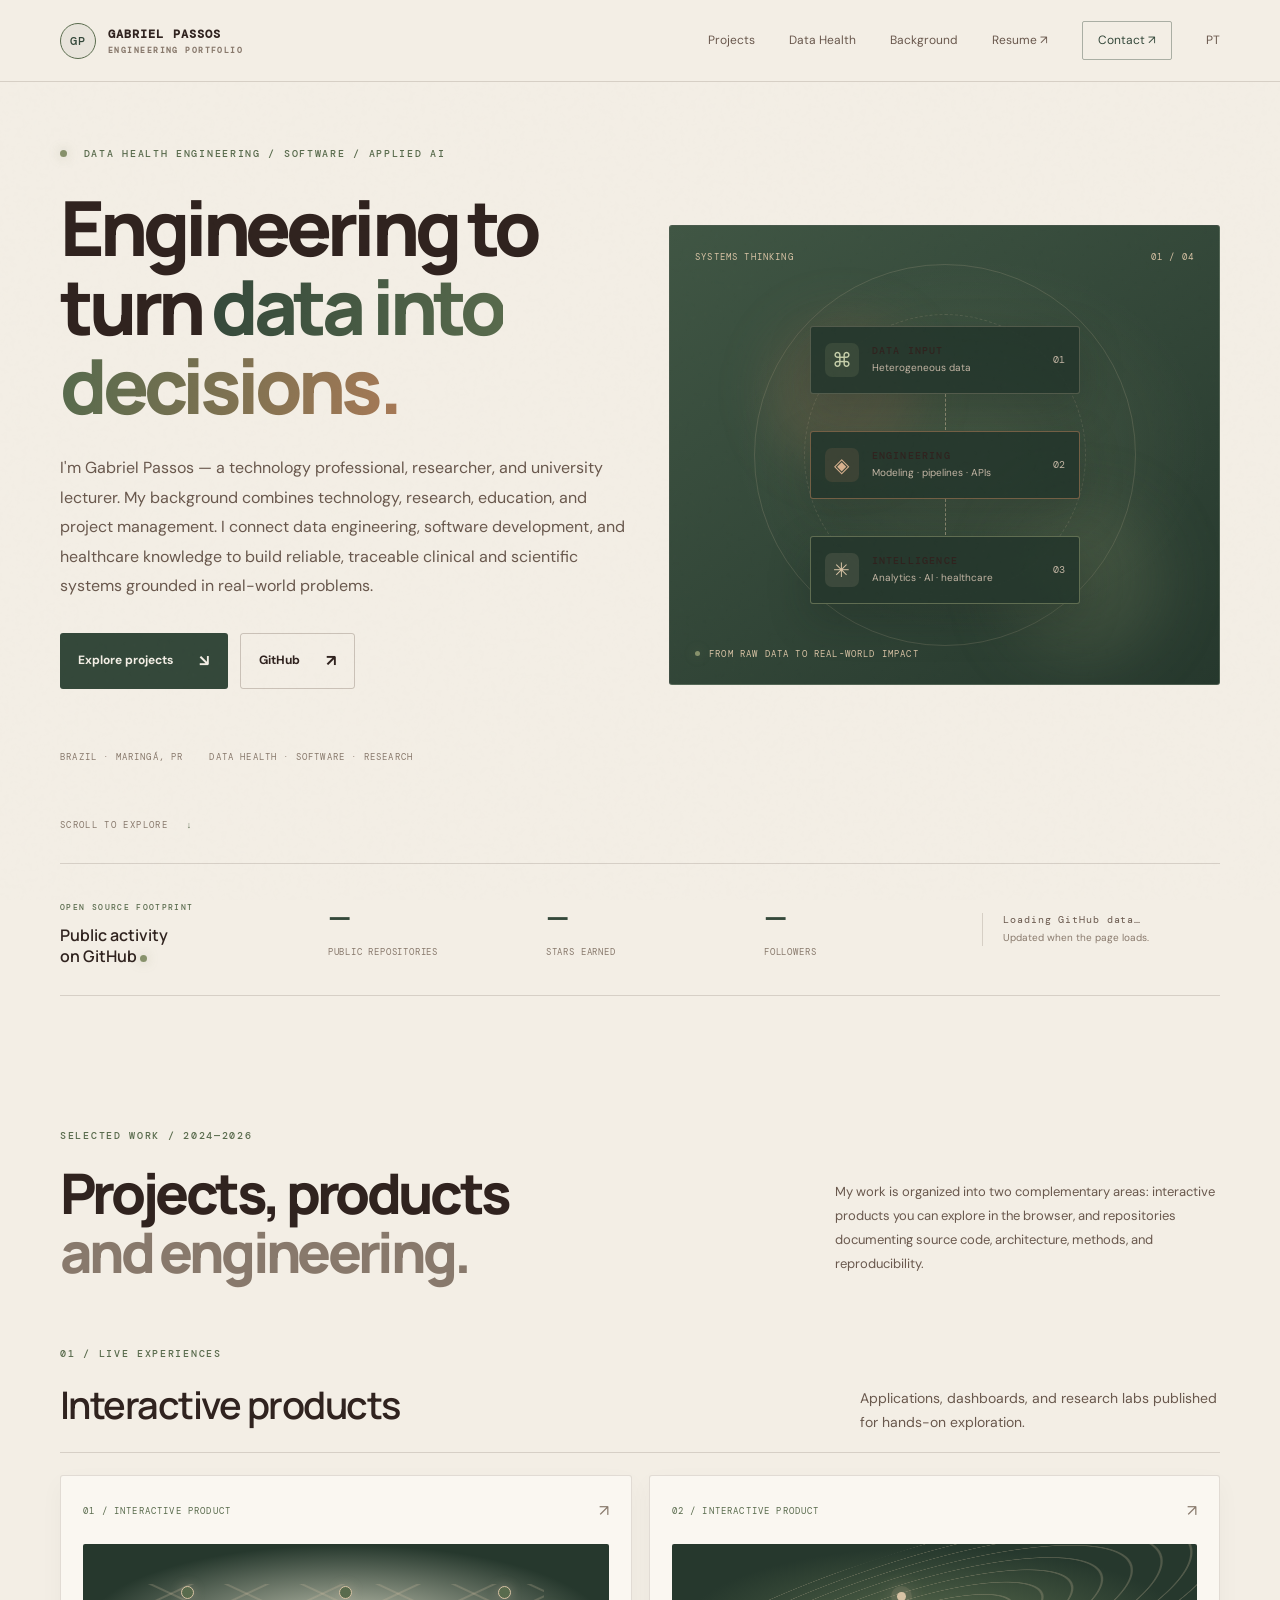
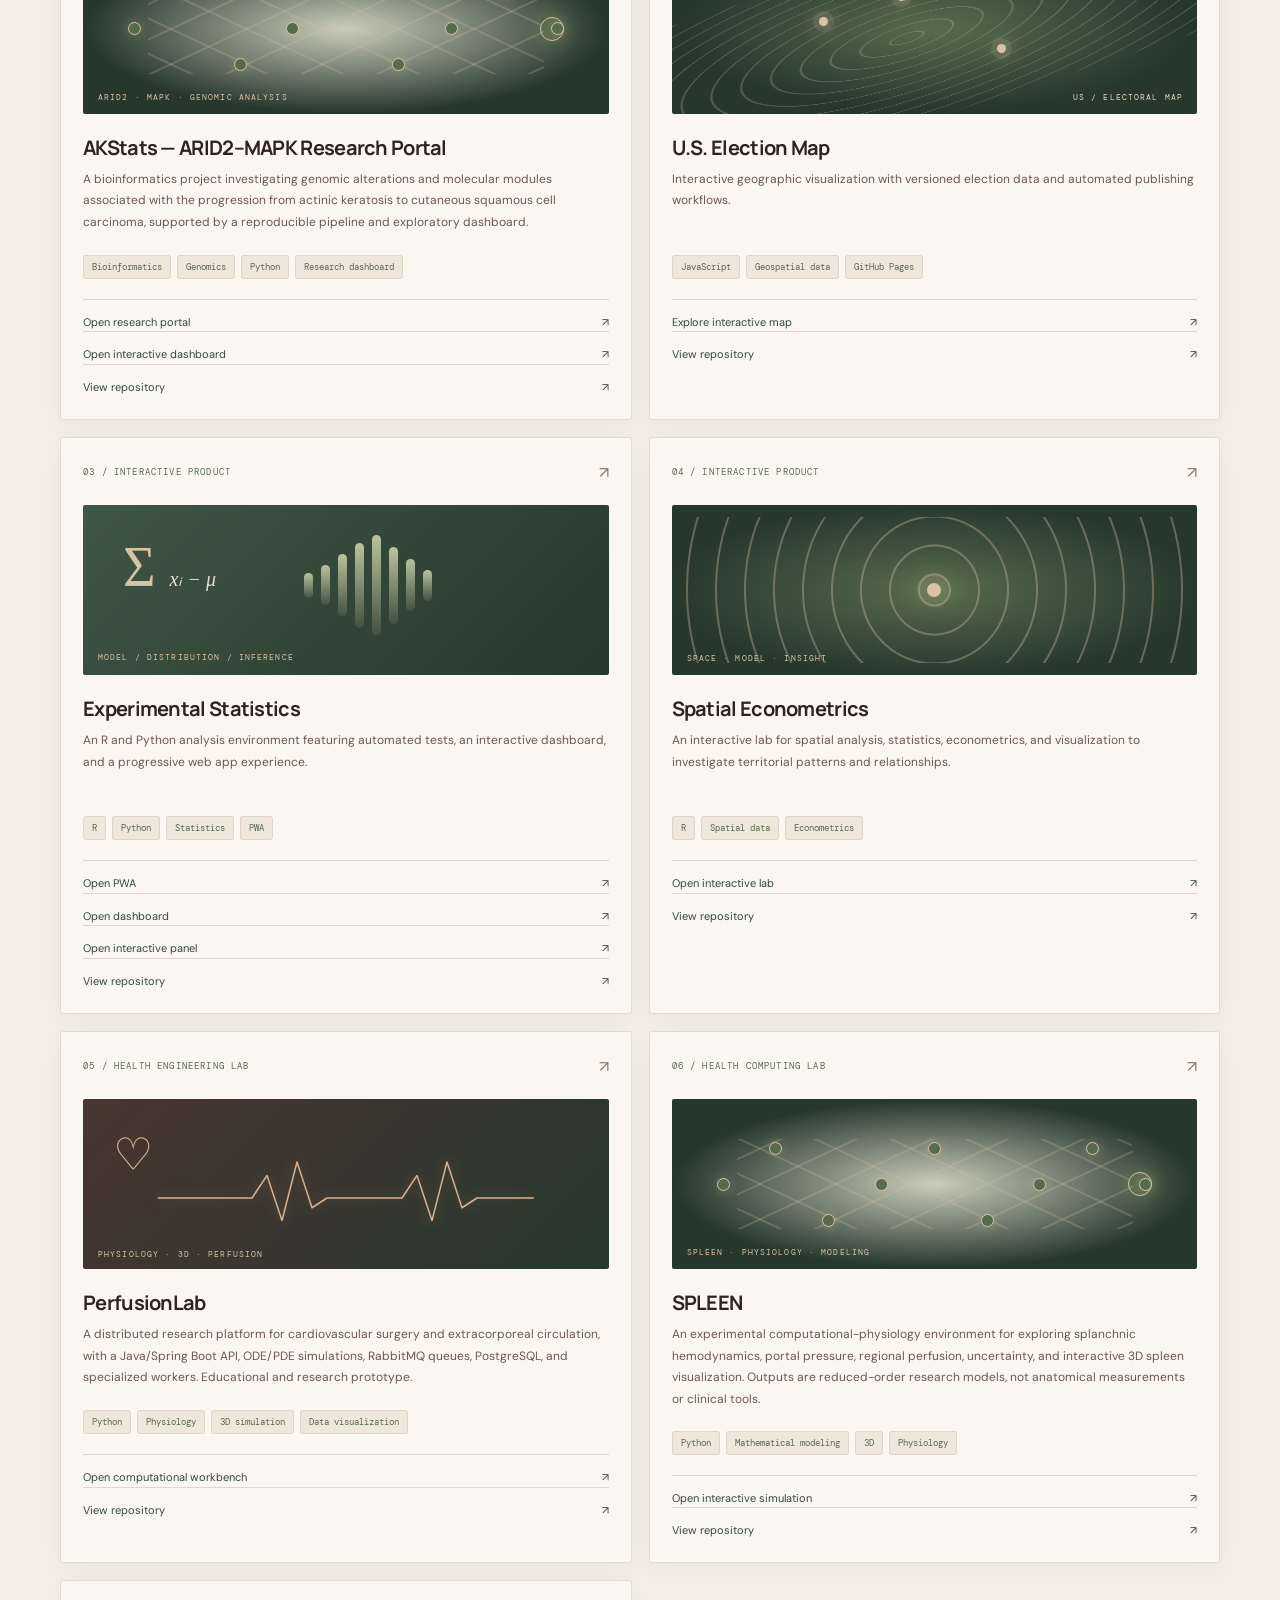
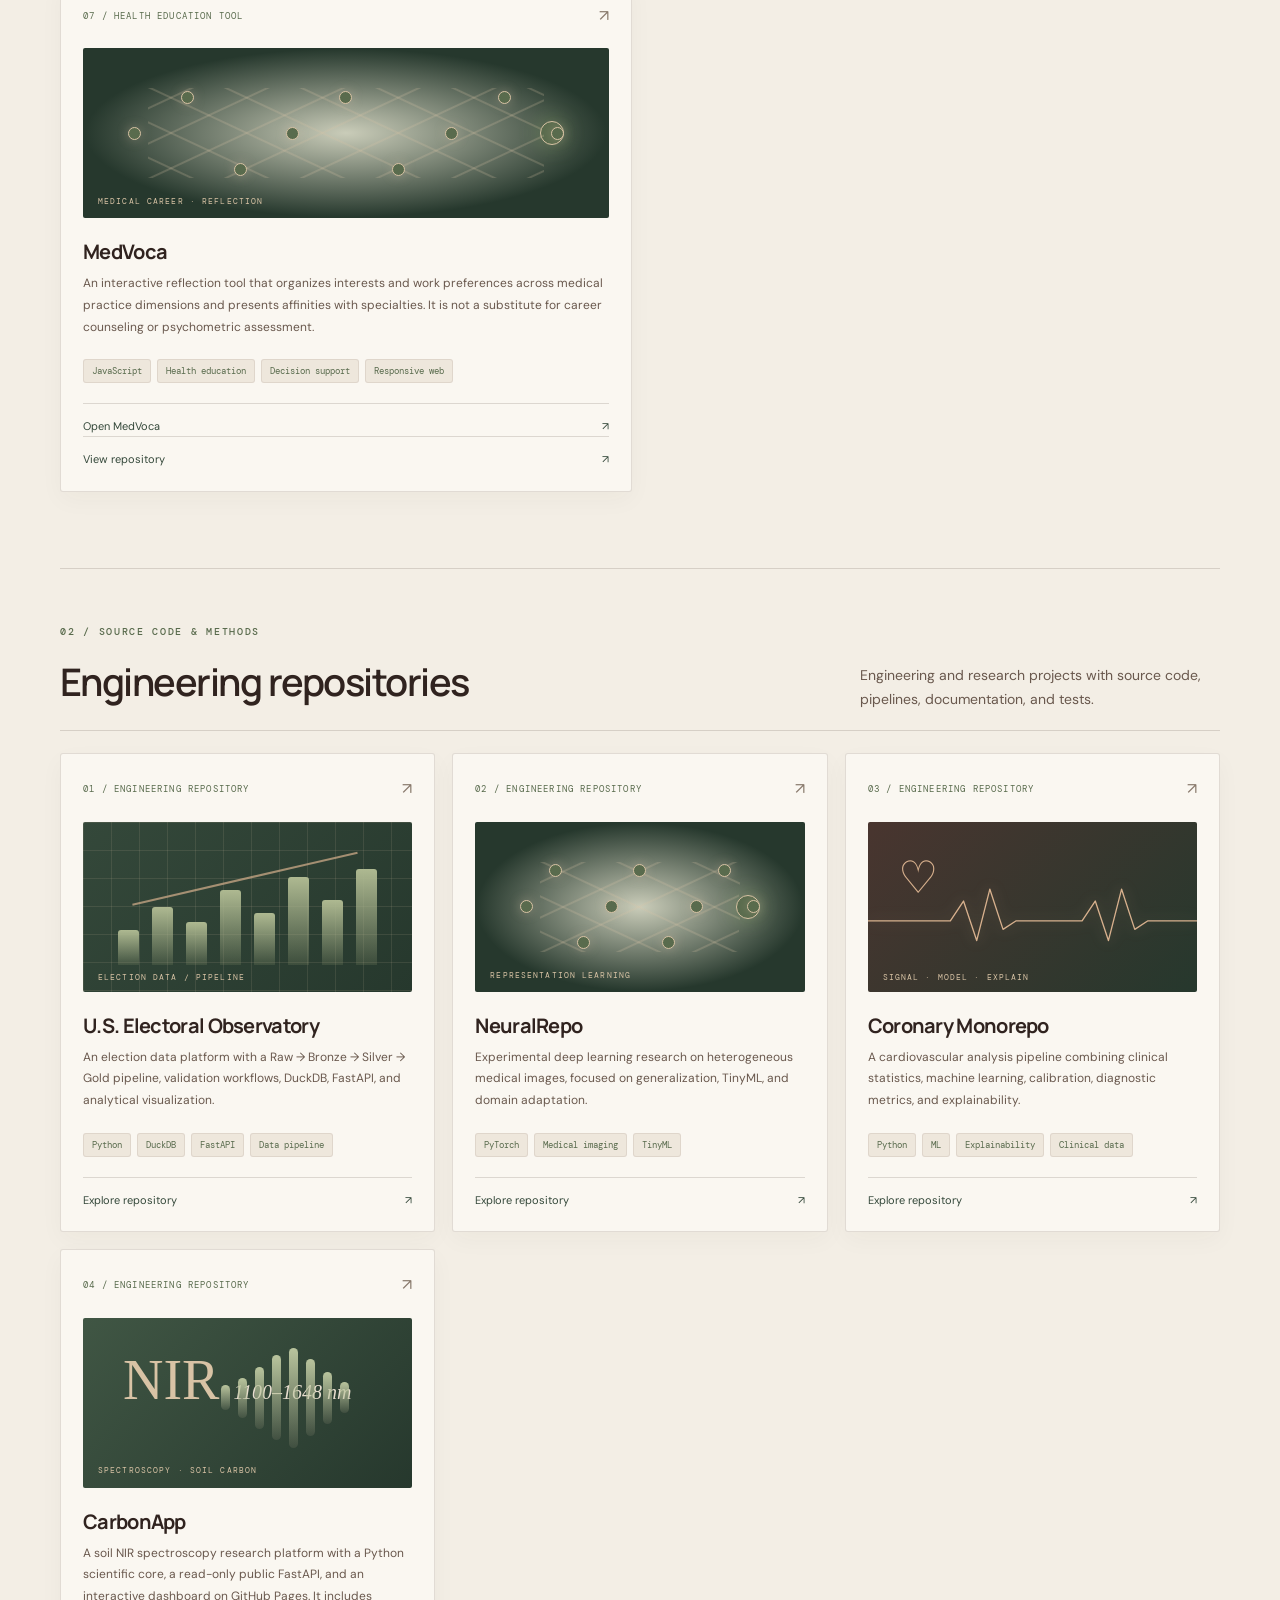
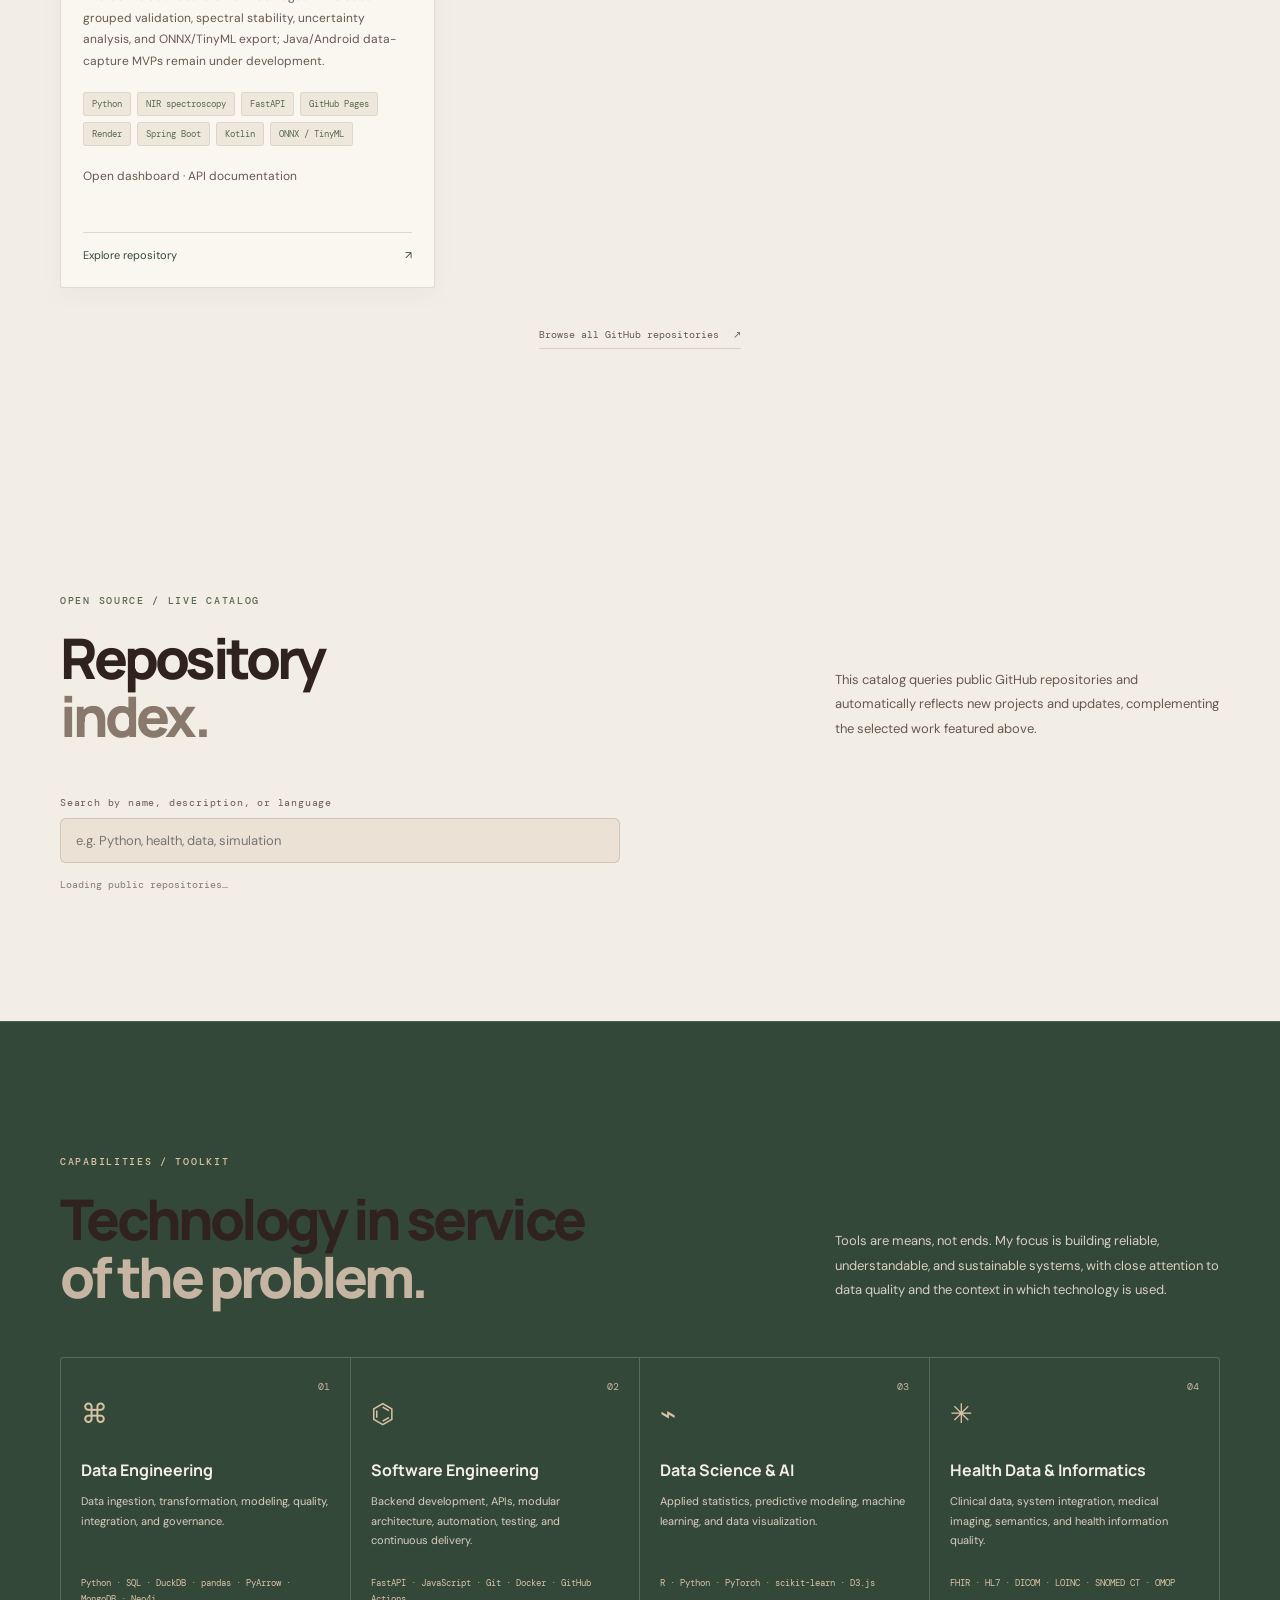
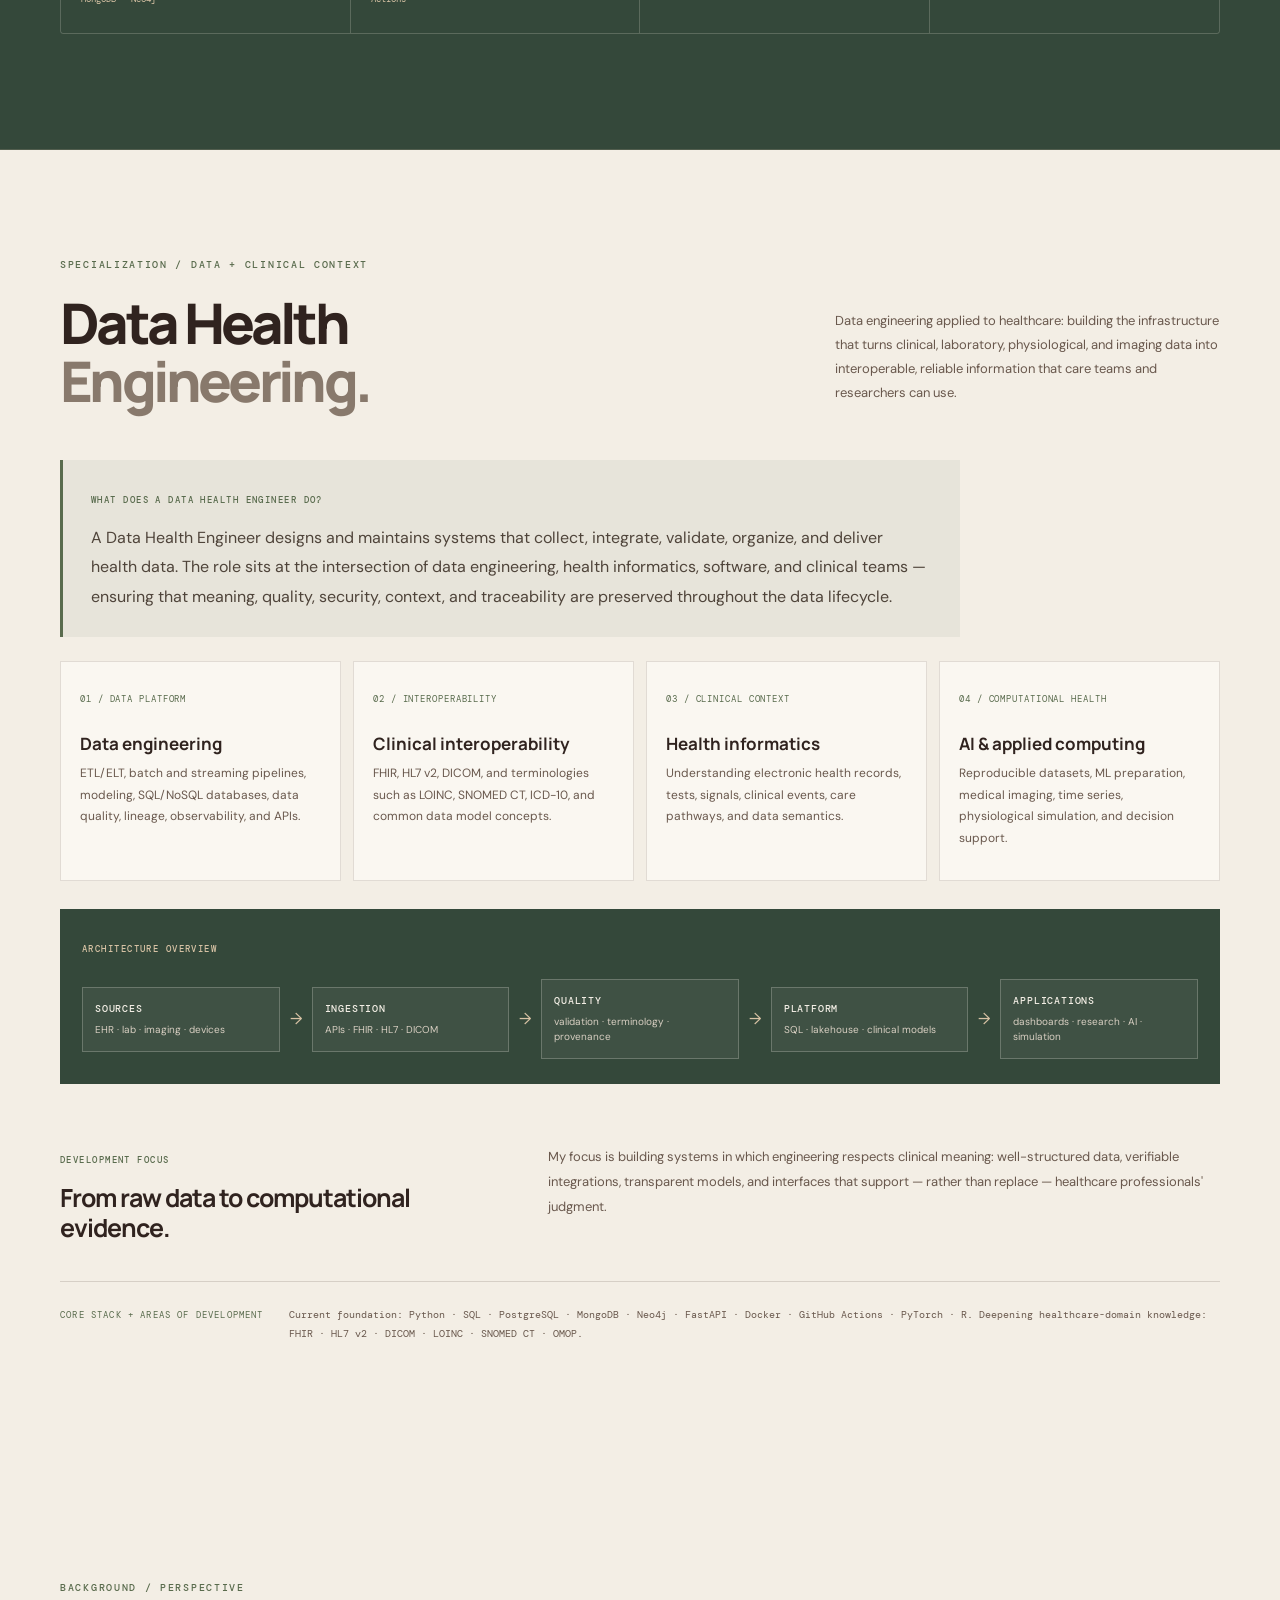
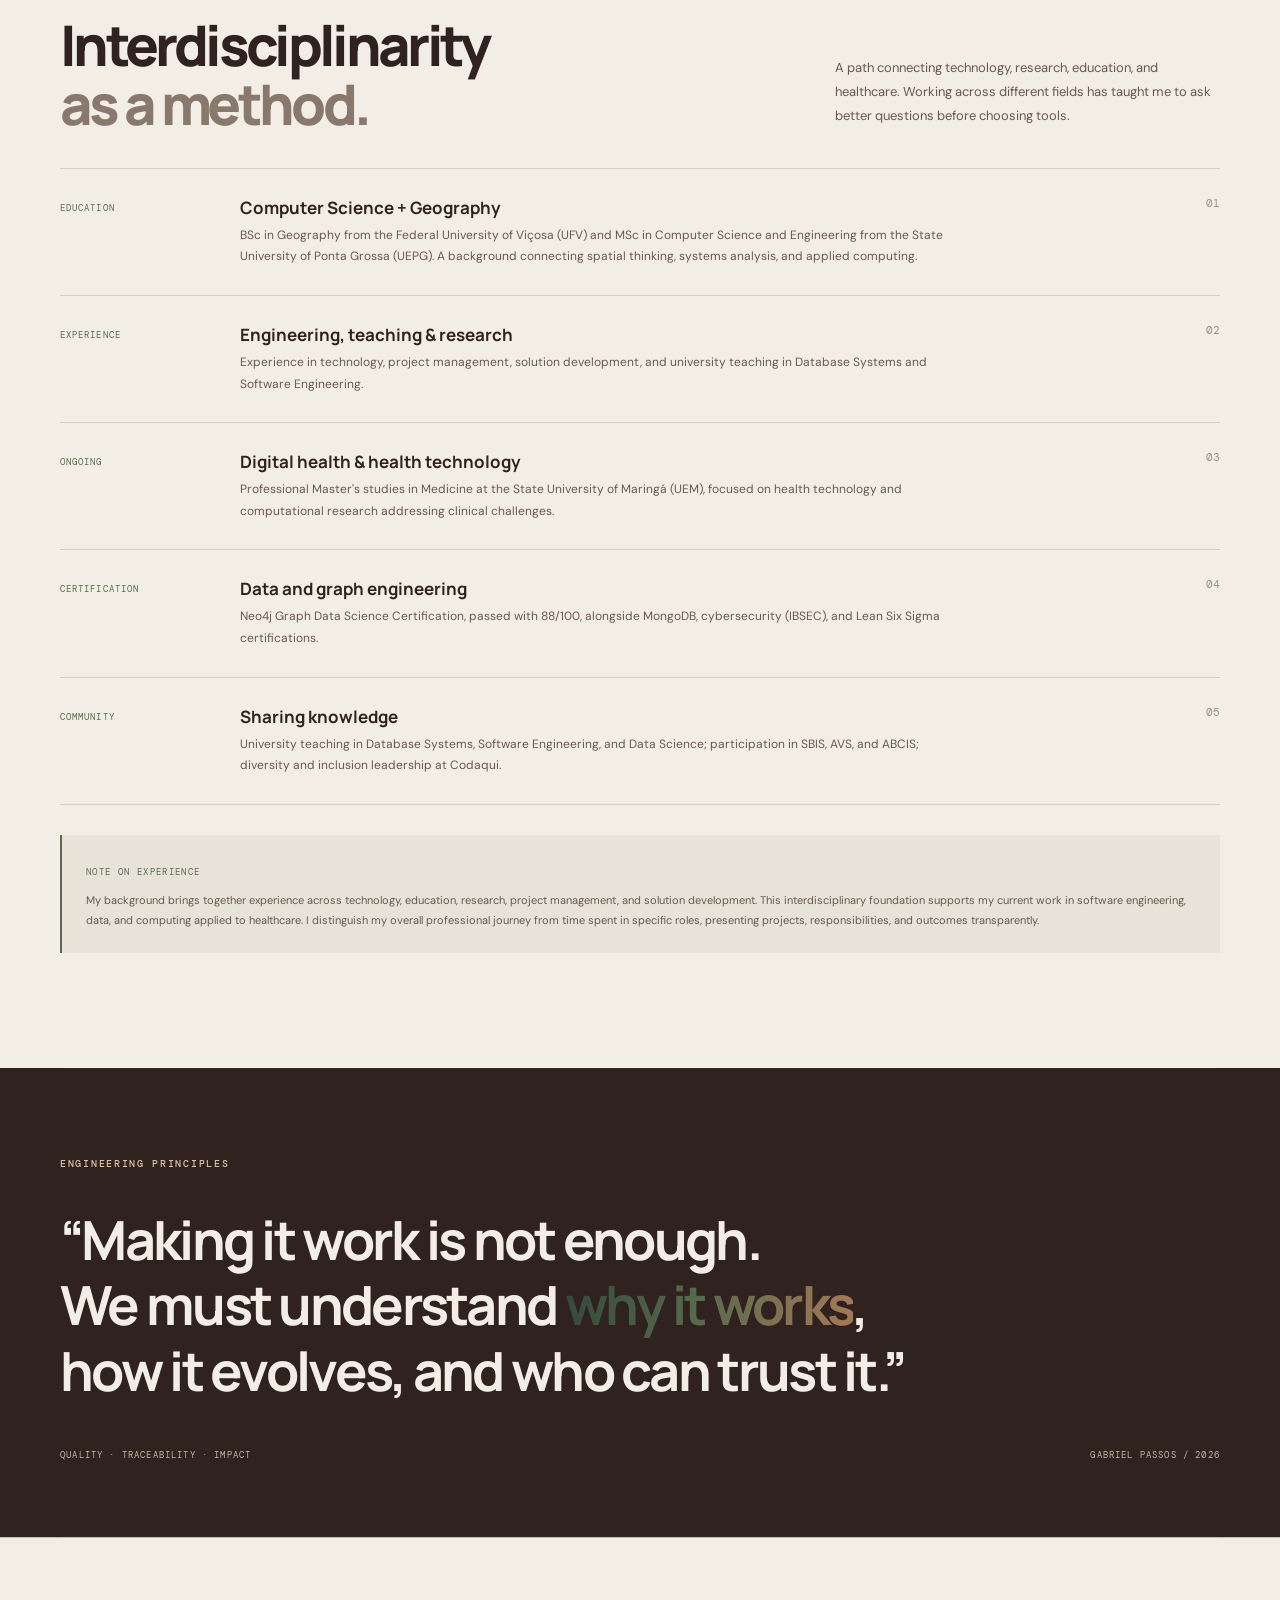
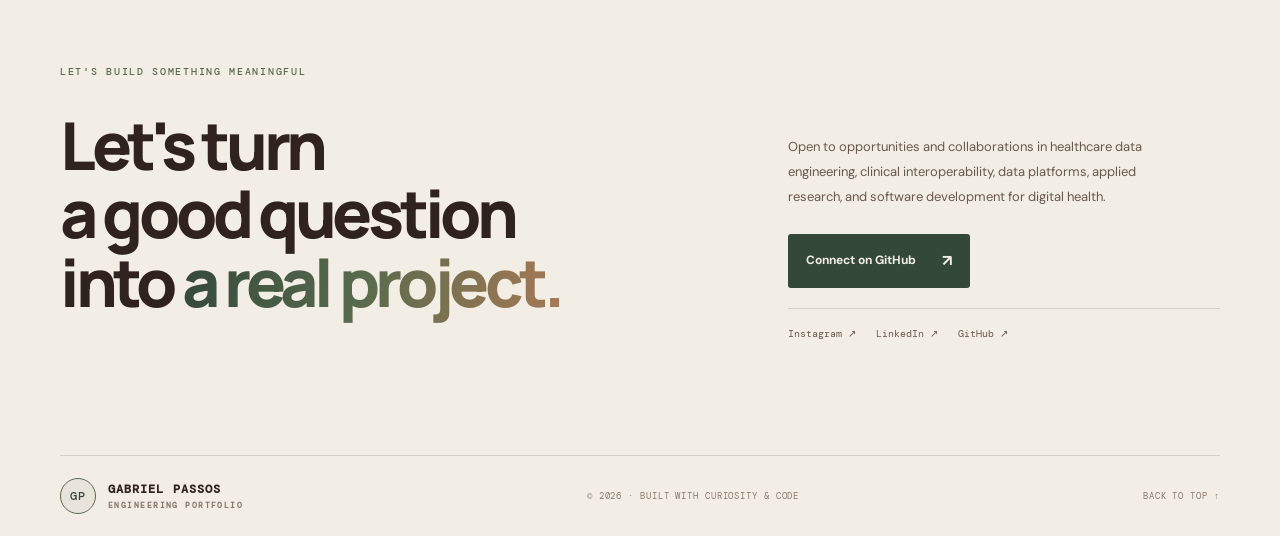
==== portfolio/en/index.html @ f15c924b "Normalize literal newline escapes in profile and portfolio" ====
<!doctype html>
<html lang="en">
<head>
  <meta charset="utf-8">
  <meta name="viewport" content="width=device-width, initial-scale=1">
  <meta name="theme-color" content="#f3eee5">
  <meta name="description" content="Gabriel Passos — Data Health Engineer. Data engineering, software, and computing applied to healthcare.">
  <meta property="og:title" content="Gabriel Passos — Data Health Engineer">
  <meta property="og:description" content="Clinical data engineering, interoperability, software, and computing applied to healthcare.">
  <meta property="og:type" content="website">
  <link rel="canonical" href="https://iamdatagabs.github.io/iamdatagabs/portfolio/en/">
  <title>Gabriel Passos — Data Health Engineer</title>
  <link rel="alternate" hreflang="pt-BR" href="../">
  <link rel="alternate" hreflang="en" href="./">
  <link rel="preconnect" href="https://fonts.googleapis.com">
  <link rel="preconnect" href="https://fonts.gstatic.com" crossorigin>
  <link href="https://fonts.googleapis.com/css2?family=DM+Mono:wght@400;500&family=DM+Sans:wght@400;500;600;700&family=Manrope:wght@400;500;600;700;800&display=swap" rel="stylesheet">
  <link rel="stylesheet" href="../styles.css">
  <script defer src="../app.js"></script>
</head>
<body>
  <div class="noise"></div>
  <header class="topbar">
    <a class="wordmark" href="#home" aria-label="Gabriel Passos, home"><span class="mark">GP</span><span>GABRIEL PASSOS<span class="wordmark-sub">ENGINEERING PORTFOLIO</span></span></a>
    <nav aria-label="Main navigation">
      <a href="#work">Projects</a><a href="#health">Data Health</a><a href="#trajectory">Background</a><a href="resume.html">Resume ↗</a><a href="#contact" class="nav-cta">Contact ↗</a><a href="../" lang="pt-BR" aria-label="Versão em português">PT</a>
    </nav>
  </header>

  <main id="home">
    <section class="hero section-wrap">
      <div class="hero-copy">
        <div class="eyebrow"><span class="pulse"></span> DATA HEALTH ENGINEERING / SOFTWARE / APPLIED AI</div>
        <h1>Engineering to<br>turn <span class="gradient-text">data into<br>decisions.</span></h1>
        <p class="hero-lead">I'm Gabriel Passos — a technology professional, researcher, and university lecturer. My background combines technology, research, education, and project management. I connect data engineering, software development, and healthcare knowledge to build reliable, traceable clinical and scientific systems grounded in real-world problems.</p>
        <div class="hero-actions">
          <a class="button button-primary" href="#work">Explore projects <span>↘</span></a>
          <a class="button button-ghost" href="https://github.com/iamdatagabs" target="_blank" rel="noreferrer">GitHub <span>↗</span></a>
        </div>
        <div class="hero-meta"><span>BRAZIL · MARINGÁ, PR</span><span>DATA HEALTH · SOFTWARE · RESEARCH</span></div>
      </div>
      <div class="hero-visual" aria-label="Conceptual data flow diagram">
        <div class="orb orb-one"></div><div class="orb orb-two"></div>
        <div class="visual-label">SYSTEMS THINKING <span>01 / 04</span></div>
        <div class="flow-card flow-source"><span class="flow-icon">⌘</span><div><b>DATA INPUT</b><small>Heterogeneous data</small></div><i>01</i></div>
        <div class="flow-line line-a"></div>
        <div class="flow-card flow-engine"><span class="flow-icon">◈</span><div><b>ENGINEERING</b><small>Modeling · pipelines · APIs</small></div><i>02</i></div>
        <div class="flow-line line-b"></div>
        <div class="flow-card flow-output"><span class="flow-icon">✳</span><div><b>INTELLIGENCE</b><small>Analytics · AI · healthcare</small></div><i>03</i></div>
        <div class="visual-foot"><span class="tiny-dot"></span> FROM RAW DATA TO REAL-WORLD IMPACT</div>
      </div>
      <div class="scroll-cue">SCROLL TO EXPLORE <span>↓</span></div>
    </section>

    <section class="metrics section-wrap" aria-label="Public GitHub metrics">
      <div class="metric-intro"><span class="eyebrow">OPEN SOURCE FOOTPRINT</span><p>Public activity<br>on GitHub <span class="live-dot"></span></p></div>
      <div class="metric"><strong id="repo-count">—</strong><span>PUBLIC REPOSITORIES</span></div>
      <div class="metric"><strong id="star-count">—</strong><span>STARS EARNED</span></div>
      <div class="metric"><strong id="follower-count">—</strong><span>FOLLOWERS</span></div>
      <div class="metric metric-note"><span id="api-status">Loading GitHub data…</span><small>Updated when the page loads.</small></div>
    </section>

    <section id="work" class="section-wrap section-block">
      <div class="section-heading"><div><span class="eyebrow">SELECTED WORK / 2024—2026</span><h2>Projects, products<br><span class="muted">and engineering.</span></h2></div><p>My work is organized into two complementary areas: interactive products you can explore in the browser, and repositories documenting source code, architecture, methods, and reproducibility.</p></div>

      <div class="work-subsection">
        <div class="work-subheading"><div><span class="eyebrow">01 / LIVE EXPERIENCES</span><h3>Interactive products</h3></div><p>Applications, dashboards, and research labs published for hands-on exploration.</p></div>
        <div class="project-grid">
          <article class="project-card project-featured" data-category="health research data">
            <div class="project-top"><span class="project-type">01 / INTERACTIVE PRODUCT</span><span class="project-arrow">↗</span></div>
            <div class="project-art art-neural"><div class="neural-net"><i></i><i></i><i></i><i></i><i></i><i></i><i></i><i></i><i></i><b></b></div><span class="neural-caption">ARID2 · MAPK · GENOMIC ANALYSIS</span></div>
            <h3>AKStats — ARID2–MAPK Research Portal</h3><p>A bioinformatics project investigating genomic alterations and molecular modules associated with the progression from actinic keratosis to cutaneous squamous cell carcinoma, supported by a reproducible pipeline and exploratory dashboard.</p>
            <div class="tags"><span>Bioinformatics</span><span>Genomics</span><span>Python</span><span>Research dashboard</span></div>
            <a class="project-link" href="https://iamdatagabs.github.io/akstats/" target="_blank" rel="noreferrer">Open research portal <b>↗</b></a>
            <a class="project-link" href="https://iamdatagabs.github.io/akstats/dashboard.html" target="_blank" rel="noreferrer">Open interactive dashboard <b>↗</b></a><a class="project-link" href="https://github.com/iamdatagabs/akstats" target="_blank" rel="noreferrer">View repository <b>↗</b></a>
          </article>
          <article class="project-card" data-category="software data">
            <div class="project-top"><span class="project-type">02 / INTERACTIVE PRODUCT</span><span class="project-arrow">↗</span></div>
            <div class="project-art art-map"><div class="map-contours"></div><div class="map-pin pin-a"></div><div class="map-pin pin-b"></div><div class="map-pin pin-c"></div><span class="map-label">US / ELECTORAL MAP</span></div>
            <h3>U.S. Election Map</h3><p>Interactive geographic visualization with versioned election data and automated publishing workflows.</p>
            <div class="tags"><span>JavaScript</span><span>Geospatial data</span><span>GitHub Pages</span></div>
            <a class="project-link" href="https://iamdatagabs.github.io/us-election-map/" target="_blank" rel="noreferrer">Explore interactive map <b>↗</b></a><a class="project-link" href="https://github.com/iamdatagabs/us-election-map" target="_blank" rel="noreferrer">View repository <b>↗</b></a>
          </article>
          <article class="project-card" data-category="research data">
            <div class="project-top"><span class="project-type">03 / INTERACTIVE PRODUCT</span><span class="project-arrow">↗</span></div>
            <div class="project-art art-stat"><div class="stat-equation">Σ <small>xᵢ − μ</small></div><div class="stat-plot"><span></span><span></span><span></span><span></span><span></span><span></span><span></span><span></span></div><div class="stat-axis">MODEL / DISTRIBUTION / INFERENCE</div></div>
            <h3>Experimental Statistics</h3><p>An R and Python analysis environment featuring automated tests, an interactive dashboard, and a progressive web app experience.</p>
            <div class="tags"><span>R</span><span>Python</span><span>Statistics</span><span>PWA</span></div>
            <a class="project-link" href="https://iamdatagabs.github.io/EstatisticaExperimentalUEPG/app/" target="_blank" rel="noreferrer">Open PWA <b>↗</b></a><a class="project-link" href="https://iamdatagabs.github.io/EstatisticaExperimentalUEPG/" target="_blank" rel="noreferrer">Open dashboard <b>↗</b></a><a class="project-link" href="https://iamdatagabs.github.io/EstatisticaExperimentalUEPG/painel.html" target="_blank" rel="noreferrer">Open interactive panel <b>↗</b></a><a class="project-link" href="https://github.com/iamdatagabs/EstatisticaExperimentalUEPG" target="_blank" rel="noreferrer">View repository <b>↗</b></a>
          </article>
          <article class="project-card" data-category="research data">
            <div class="project-top"><span class="project-type">04 / INTERACTIVE PRODUCT</span><span class="project-arrow">↗</span></div>
            <div class="project-art art-spatial"><div class="spatial-rings"></div><div class="spatial-node"></div><span class="spatial-caption">SPACE · MODEL · INSIGHT</span></div>
            <h3>Spatial Econometrics</h3><p>An interactive lab for spatial analysis, statistics, econometrics, and visualization to investigate territorial patterns and relationships.</p>
            <div class="tags"><span>R</span><span>Spatial data</span><span>Econometrics</span></div>
            <a class="project-link" href="https://iamdatagabs.github.io/econometria_espacial/" target="_blank" rel="noreferrer">Open interactive lab <b>↗</b></a><a class="project-link" href="https://github.com/iamdatagabs/econometria_espacial" target="_blank" rel="noreferrer">View repository <b>↗</b></a>
          </article>
          <article class="project-card" data-category="health software research">
            <div class="project-top"><span class="project-type">05 / HEALTH ENGINEERING LAB</span><span class="project-arrow">↗</span></div>
            <div class="project-art art-heart"><div class="heart-pulse">♡</div><svg viewBox="0 0 500 100" role="img" aria-label="Illustrative physiological signal"><path d="M0 52 H100 L125 52 L145 22 L165 82 L185 4 L205 65 L225 52 H300 L325 52 L345 22 L365 82 L385 4 L405 65 L425 52 H500"/></svg><span class="heart-caption">PHYSIOLOGY · 3D · PERFUSION</span></div>
            <h3>PerfusionLab</h3><p>A distributed research platform for cardiovascular surgery and extracorporeal circulation, with a Java/Spring Boot API, ODE/PDE simulations, RabbitMQ queues, PostgreSQL, and specialized workers. Educational and research prototype.</p>
            <div class="tags"><span>Python</span><span>Physiology</span><span>3D simulation</span><span>Data visualization</span></div>
            <a class="project-link" href="https://iamdatagabs.github.io/perfusion_lab/frontend/workbench.html" target="_blank" rel="noreferrer">Open computational workbench <b>↗</b></a><a class="project-link" href="https://github.com/iamdatagabs/perfusion_lab" target="_blank" rel="noreferrer">View repository <b>↗</b></a>
          </article>
          <article class="project-card" data-category="health research software">
            <div class="project-top"><span class="project-type">06 / HEALTH COMPUTING LAB</span><span class="project-arrow">↗</span></div>
            <div class="project-art art-neural"><div class="neural-net"><i></i><i></i><i></i><i></i><i></i><i></i><i></i><i></i><i></i><b></b></div><span class="neural-caption">SPLEEN · PHYSIOLOGY · MODELING</span></div>
            <h3>SPLEEN</h3><p>An experimental computational-physiology environment for exploring splanchnic hemodynamics, portal pressure, regional perfusion, uncertainty, and interactive 3D spleen visualization. Outputs are reduced-order research models, not anatomical measurements or clinical tools.</p>
            <div class="tags"><span>Python</span><span>Mathematical modeling</span><span>3D</span><span>Physiology</span></div>
            <a class="project-link" href="https://iamdatagabs.github.io/spleen/" target="_blank" rel="noreferrer">Open interactive simulation <b>↗</b></a><a class="project-link" href="https://github.com/iamdatagabs/spleen" target="_blank" rel="noreferrer">View repository <b>↗</b></a>
          </article>
          <article class="project-card" data-category="health software research">
            <div class="project-top"><span class="project-type">07 / HEALTH EDUCATION TOOL</span><span class="project-arrow">↗</span></div>
            <div class="project-art art-neural"><div class="neural-net"><i></i><i></i><i></i><i></i><i></i><i></i><i></i><i></i><i></i><b></b></div><span class="neural-caption">MEDICAL CAREER · REFLECTION</span></div>
            <h3>MedVoca</h3><p>An interactive reflection tool that organizes interests and work preferences across medical practice dimensions and presents affinities with specialties. It is not a substitute for career counseling or psychometric assessment.</p>
            <div class="tags"><span>JavaScript</span><span>Health education</span><span>Decision support</span><span>Responsive web</span></div>
            <a class="project-link" href="https://iamdatagabs.github.io/teste_med/" target="_blank" rel="noreferrer">Open MedVoca <b>↗</b></a><a class="project-link" href="https://github.com/iamdatagabs/teste_med" target="_blank" rel="noreferrer">View repository <b>↗</b></a>
          </article>
        </div>
      </div>

      <div class="work-subsection repositories-subsection">
        <div class="work-subheading"><div><span class="eyebrow">02 / SOURCE CODE & METHODS</span><h3>Engineering repositories</h3></div><p>Engineering and research projects with source code, pipelines, documentation, and tests.</p></div>
        <div class="project-grid">
          <article class="project-card project-featured" data-category="data software">
            <div class="project-top"><span class="project-type">01 / ENGINEERING REPOSITORY</span><span class="project-arrow">↗</span></div>
            <div class="project-art art-election"><div class="chart-grid"></div><div class="chart-bars"><i></i><i></i><i></i><i></i><i></i><i></i><i></i><i></i></div><div class="chart-caption">ELECTION DATA / PIPELINE</div><div class="chart-line"></div></div>
            <h3>U.S. Electoral Observatory</h3><p>An election data platform with a Raw → Bronze → Silver → Gold pipeline, validation workflows, DuckDB, FastAPI, and analytical visualization.</p>
            <div class="tags"><span>Python</span><span>DuckDB</span><span>FastAPI</span><span>Data pipeline</span></div>
            <a class="project-link" href="https://github.com/iamdatagabs/voting_project" target="_blank" rel="noreferrer">Explore repository <b>↗</b></a>
          </article>
          <article class="project-card" data-category="health research">
            <div class="project-top"><span class="project-type">02 / ENGINEERING REPOSITORY</span><span class="project-arrow">↗</span></div>
            <div class="project-art art-neural"><div class="neural-net"><i></i><i></i><i></i><i></i><i></i><i></i><i></i><i></i><i></i><b></b></div><span class="neural-caption">REPRESENTATION LEARNING</span></div>
            <h3>NeuralRepo</h3><p>Experimental deep learning research on heterogeneous medical images, focused on generalization, TinyML, and domain adaptation.</p>
            <div class="tags"><span>PyTorch</span><span>Medical imaging</span><span>TinyML</span></div>
            <a class="project-link" href="https://github.com/iamdatagabs/neuralrepo" target="_blank" rel="noreferrer">Explore repository <b>↗</b></a>
          </article>
          <article class="project-card" data-category="health data research">
            <div class="project-top"><span class="project-type">03 / ENGINEERING REPOSITORY</span><span class="project-arrow">↗</span></div>
            <div class="project-art art-heart"><div class="heart-pulse">♡</div><svg viewBox="0 0 500 100" role="img" aria-label="Illustrative cardiovascular signal"><path d="M0 52 H100 L125 52 L145 22 L165 82 L185 4 L205 65 L225 52 H300 L325 52 L345 22 L365 82 L385 4 L405 65 L425 52 H500"/></svg><span class="heart-caption">SIGNAL · MODEL · EXPLAIN</span></div>
            <h3>Coronary Monorepo</h3><p>A cardiovascular analysis pipeline combining clinical statistics, machine learning, calibration, diagnostic metrics, and explainability.</p>
            <div class="tags"><span>Python</span><span>ML</span><span>Explainability</span><span>Clinical data</span></div>
            <a class="project-link" href="https://github.com/iamdatagabs/coronary_monorepo" target="_blank" rel="noreferrer">Explore repository <b>↗</b></a>
          </article>
          <article class="project-card" data-category="data research software">
            <div class="project-top"><span class="project-type">04 / ENGINEERING REPOSITORY</span><span class="project-arrow">↗</span></div>
            <div class="project-art art-stat"><div class="stat-equation">NIR <small>1100–1648 nm</small></div><div class="stat-plot"><span></span><span></span><span></span><span></span><span></span><span></span><span></span><span></span></div><div class="stat-axis">SPECTROSCOPY · SOIL CARBON</div></div>
            <h3>CarbonApp</h3><p>A soil NIR spectroscopy research platform with a Python scientific core, a read-only public FastAPI, and an interactive dashboard on GitHub Pages. It includes grouped validation, spectral stability, uncertainty analysis, and ONNX/TinyML export; Java/Android data-capture MVPs remain under development.</p>
            <div class="tags"><span>Python</span><span>NIR spectroscopy</span><span>FastAPI</span><span>GitHub Pages</span><span>Render</span><span>Spring Boot</span><span>Kotlin</span><span>ONNX / TinyML</span></div>
            <p><a href="https://iamdatagabs.github.io/carbonapp/">Open dashboard</a> · <a href="https://carbonapp-research-api.onrender.com/docs">API documentation</a></p>
            <a class="project-link" href="https://github.com/iamdatagabs/carbonapp" target="_blank" rel="noreferrer">Explore repository <b>↗</b></a>
          </article>
        </div>
        <div class="all-repos"><a href="https://github.com/iamdatagabs?tab=repositories" target="_blank" rel="noreferrer">Browse all GitHub repositories <span>↗</span></a></div>
      </div>
    </section>

    <section id="repository-index" class="section-wrap section-block repository-index">
      <div class="section-heading"><div><span class="eyebrow">OPEN SOURCE / LIVE CATALOG</span><h2>Repository<br><span class="muted">index.</span></h2></div><p>This catalog queries public GitHub repositories and automatically reflects new projects and updates, complementing the selected work featured above.</p></div>
      <label class="repository-search" for="repository-search">Search by name, description, or language</label>
      <input id="repository-search" type="search" placeholder="e.g. Python, health, data, simulation" autocomplete="off">
      <p id="repository-status" class="repository-status" aria-live="polite">Loading public repositories…</p>
      <div id="repository-catalog" class="repository-catalog"></div>
      <noscript><p>Enable JavaScript or <a href="https://github.com/iamdatagabs?tab=repositories">browse all repositories on GitHub</a>.</p></noscript>
    </section>

    <section id="expertise" class="expertise-band">
      <div class="section-wrap section-block">
        <div class="section-heading"><div><span class="eyebrow">CAPABILITIES / TOOLKIT</span><h2>Technology in service<br><span class="muted">of the problem.</span></h2></div><p>Tools are means, not ends. My focus is building reliable, understandable, and sustainable systems, with close attention to data quality and the context in which technology is used.</p></div>
        <div class="expertise-grid">
          <div class="expertise-item"><span class="expertise-number">01</span><div class="expertise-icon">⌘</div><h3>Data Engineering</h3><p>Data ingestion, transformation, modeling, quality, integration, and governance.</p><div class="stack-list">Python · SQL · DuckDB · pandas · PyArrow · MongoDB · Neo4j</div></div>
          <div class="expertise-item"><span class="expertise-number">02</span><div class="expertise-icon">⌬</div><h3>Software Engineering</h3><p>Backend development, APIs, modular architecture, automation, testing, and continuous delivery.</p><div class="stack-list">FastAPI · JavaScript · Git · Docker · GitHub Actions</div></div>
          <div class="expertise-item"><span class="expertise-number">03</span><div class="expertise-icon">⌁</div><h3>Data Science & AI</h3><p>Applied statistics, predictive modeling, machine learning, and data visualization.</p><div class="stack-list">R · Python · PyTorch · scikit-learn · D3.js</div></div>
          <div class="expertise-item"><span class="expertise-number">04</span><div class="expertise-icon">✳</div><h3>Health Data & Informatics</h3><p>Clinical data, system integration, medical imaging, semantics, and health information quality.</p><div class="stack-list">FHIR · HL7 · DICOM · LOINC · SNOMED CT · OMOP</div></div>
        </div>
      </div>
    </section>

    <section id="health" class="health-engineering section-wrap section-block">
      <div class="section-heading"><div><span class="eyebrow">SPECIALIZATION / DATA + CLINICAL CONTEXT</span><h2>Data Health<br><span class="muted">Engineering.</span></h2></div><p>Data engineering applied to healthcare: building the infrastructure that turns clinical, laboratory, physiological, and imaging data into interoperable, reliable information that care teams and researchers can use.</p></div>
      <div class="health-intro">
        <span class="health-kicker">WHAT DOES A DATA HEALTH ENGINEER DO?</span>
        <p>A Data Health Engineer designs and maintains systems that collect, integrate, validate, organize, and deliver health data. The role sits at the intersection of data engineering, health informatics, software, and clinical teams — ensuring that meaning, quality, security, context, and traceability are preserved throughout the data lifecycle.</p>
      </div>
      <div class="health-pillars">
        <article><span>01 / DATA PLATFORM</span><h3>Data engineering</h3><p>ETL/ELT, batch and streaming pipelines, modeling, SQL/NoSQL databases, data quality, lineage, observability, and APIs.</p></article>
        <article><span>02 / INTEROPERABILITY</span><h3>Clinical interoperability</h3><p>FHIR, HL7 v2, DICOM, and terminologies such as LOINC, SNOMED CT, ICD-10, and common data model concepts.</p></article>
        <article><span>03 / CLINICAL CONTEXT</span><h3>Health informatics</h3><p>Understanding electronic health records, tests, signals, clinical events, care pathways, and data semantics.</p></article>
        <article><span>04 / COMPUTATIONAL HEALTH</span><h3>AI & applied computing</h3><p>Reproducible datasets, ML preparation, medical imaging, time series, physiological simulation, and decision support.</p></article>
      </div>
      <div class="health-architecture">
        <span class="health-kicker">ARCHITECTURE OVERVIEW</span>
        <div class="architecture-flow">
          <div><b>SOURCES</b><small>EHR · lab · imaging · devices</small></div><i>→</i>
          <div><b>INGESTION</b><small>APIs · FHIR · HL7 · DICOM</small></div><i>→</i>
          <div><b>QUALITY</b><small>validation · terminology · provenance</small></div><i>→</i>
          <div><b>PLATFORM</b><small>SQL · lakehouse · clinical models</small></div><i>→</i>
          <div><b>APPLICATIONS</b><small>dashboards · research · AI · simulation</small></div>
        </div>
      </div>
      <div class="health-focus">
        <div><span class="health-kicker">DEVELOPMENT FOCUS</span><h3>From raw data to computational evidence.</h3></div>
        <p>My focus is building systems in which engineering respects clinical meaning: well-structured data, verifiable integrations, transparent models, and interfaces that support — rather than replace — healthcare professionals' judgment.</p>
      </div>
      <div class="health-skills"><span>CORE STACK + AREAS OF DEVELOPMENT</span><p>Current foundation: Python · SQL · PostgreSQL · MongoDB · Neo4j · FastAPI · Docker · GitHub Actions · PyTorch · R. Deepening healthcare-domain knowledge: FHIR · HL7 v2 · DICOM · LOINC · SNOMED CT · OMOP.</p></div>
    </section>

    <section id="trajectory" class="section-wrap section-block trajectory">
      <div class="section-heading"><div><span class="eyebrow">BACKGROUND / PERSPECTIVE</span><h2>Interdisciplinarity<br><span class="muted">as a method.</span></h2></div><p>A path connecting technology, research, education, and healthcare. Working across different fields has taught me to ask better questions before choosing tools.</p></div>
      <div class="timeline">
        <div class="timeline-row"><span class="timeline-date">EDUCATION</span><div><h3>Computer Science + Geography</h3><p>BSc in Geography from the Federal University of Viçosa (UFV) and MSc in Computer Science and Engineering from the State University of Ponta Grossa (UEPG). A background connecting spatial thinking, systems analysis, and applied computing.</p></div><span class="timeline-index">01</span></div>
        <div class="timeline-row"><span class="timeline-date">EXPERIENCE</span><div><h3>Engineering, teaching & research</h3><p>Experience in technology, project management, solution development, and university teaching in Database Systems and Software Engineering.</p></div><span class="timeline-index">02</span></div>
        <div class="timeline-row"><span class="timeline-date">ONGOING</span><div><h3>Digital health & health technology</h3><p>Professional Master's studies in Medicine at the State University of Maringá (UEM), focused on health technology and computational research addressing clinical challenges.</p></div><span class="timeline-index">03</span></div>
        <div class="timeline-row"><span class="timeline-date">CERTIFICATION</span><div><h3>Data and graph engineering</h3><p>Neo4j Graph Data Science Certification, passed with 88/100, alongside MongoDB, cybersecurity (IBSEC), and Lean Six Sigma certifications.</p></div><span class="timeline-index">04</span></div>
        <div class="timeline-row"><span class="timeline-date">COMMUNITY</span><div><h3>Sharing knowledge</h3><p>University teaching in Database Systems, Software Engineering, and Data Science; participation in SBIS, AVS, and ABCIS; diversity and inclusion leadership at Codaqui.</p></div><span class="timeline-index">05</span></div>
      </div>
      <div class="positioning-note"><span>NOTE ON EXPERIENCE</span><p>My background brings together experience across technology, education, research, project management, and solution development. This interdisciplinary foundation supports my current work in software engineering, data, and computing applied to healthcare. I distinguish my overall professional journey from time spent in specific roles, presenting projects, responsibilities, and outcomes transparently.</p></div>
    </section>

    <section class="principles section-wrap">
      <span class="eyebrow">ENGINEERING PRINCIPLES</span>
      <div class="principle-quote">“Making it work is not enough.<br>We must understand <span class="gradient-text">why it works</span>,<br>how it evolves, and who can trust it.”</div>
      <div class="principle-foot"><span>QUALITY · TRACEABILITY · IMPACT</span><span>GABRIEL PASSOS / 2026</span></div>
    </section>

    <section id="contact" class="contact section-wrap">
      <div><span class="eyebrow">LET'S BUILD SOMETHING MEANINGFUL</span><h2>Let's turn<br>a good question<br>into <span class="gradient-text">a real project.</span></h2></div>
      <div class="contact-side"><p>Open to opportunities and collaborations in healthcare data engineering, clinical interoperability, data platforms, applied research, and software development for digital health.</p><a class="button button-primary" href="https://github.com/iamdatagabs" target="_blank" rel="noreferrer">Connect on GitHub <span>↗</span></a><div class="social-links"><a href="https://www.instagram.com/gabrielpasje/" target="_blank" rel="noreferrer">Instagram ↗</a><a href="https://www.linkedin.com/in/passosgabriel" target="_blank" rel="noreferrer">LinkedIn ↗</a><a href="https://github.com/iamdatagabs" target="_blank" rel="noreferrer">GitHub ↗</a></div></div>
    </section>
  </main>
  <footer class="footer section-wrap"><a class="wordmark" href="#home"><span class="mark">GP</span><span>GABRIEL PASSOS<span class="wordmark-sub">ENGINEERING PORTFOLIO</span></span></a><span>© 2026 · BUILT WITH CURIOSITY & CODE</span><a href="#home">BACK TO TOP ↑</a></footer>
</body>
</html>
---- portfolio/styles.css ----
:root{--bg:#0b1220;--panel:#101b2d;--panel2:#142239;--text:#e9f0f8;--muted:#9aabc0;--dim:#657991;--line:rgba(171,197,225,.14);--cyan:#65e4df;--blue:#6c9fff;--lime:#c8ef85;--font:'DM Sans',sans-serif;--display:'Manrope',sans-serif;--mono:'DM Mono',monospace}*{box-sizing:border-box}html{scroll-behavior:smooth;scroll-padding-top:90px}body{margin:0;background:var(--bg);color:var(--text);font-family:var(--font);line-height:1.6;overflow-x:hidden}a{color:inherit;text-decoration:none}.noise{position:fixed;inset:0;pointer-events:none;opacity:.12;z-index:5;background-image:url("data:image/svg+xml,%3Csvg viewBox='0 0 180 180' xmlns='http://www.w3.org/2000/svg'%3E%3Cfilter id='n'%3E%3CfeTurbulence type='fractalNoise' baseFrequency='.85' numOctaves='3' stitchTiles='stitch'/%3E%3C/filter%3E%3Crect width='100%25' height='100%25' filter='url(%23n)' opacity='.18'/%3E%3C/svg%3E")}.section-wrap{width:min(1160px,calc(100% - 64px));margin-inline:auto}.topbar{height:82px;display:flex;align-items:center;justify-content:space-between;padding:0 max(32px,calc((100vw - 1160px)/2));border-bottom:1px solid var(--line);position:sticky;top:0;background:rgba(11,18,32,.88);backdrop-filter:blur(18px);z-index:10}.wordmark{display:flex;gap:12px;align-items:center;font:700 12px var(--mono);letter-spacing:.09em}.mark{width:36px;height:36px;border:1px solid rgba(101,228,223,.6);color:var(--cyan);display:grid;place-items:center;font:500 12px var(--mono);border-radius:10px}.wordmark-sub{display:block;font-size:8px;color:var(--dim);letter-spacing:.18em;margin-top:3px}.topbar nav{display:flex;align-items:center;gap:34px;font-size:12px;color:var(--muted)}.topbar nav a:hover,.social-links a:hover{color:var(--cyan)}.topbar nav .nav-cta{color:var(--cyan);border:1px solid rgba(101,228,223,.35);padding:9px 15px;border-radius:5px}.hero{min-height:680px;display:grid;grid-template-columns:1.05fr .95fr;align-items:center;position:relative;padding-top:65px;padding-bottom:100px}.eyebrow{font:500 10px var(--mono);letter-spacing:.17em;color:var(--cyan)}.pulse,.live-dot,.tiny-dot{display:inline-block;width:7px;height:7px;border-radius:50%;background:var(--lime);box-shadow:0 0 14px rgba(200,239,133,.7);margin-right:9px}.hero h1,.section-heading h2,.contact h2{font:800 clamp(46px,6vw,76px)/1.04 var(--display);letter-spacing:-.065em;margin:28px 0}.gradient-text{background:linear-gradient(100deg,var(--cyan),#94b5ff 65%,var(--lime));-webkit-background-clip:text;background-clip:text;color:transparent}.hero-lead{font-size:16px;line-height:1.85;color:var(--muted);max-width:570px}.hero-actions{display:flex;gap:12px;margin-top:32px}.button{display:inline-flex;align-items:center;gap:26px;padding:14px 18px;border-radius:5px;font-size:12px;font-weight:700;transition:.2s}.button span{font-size:16px}.button-primary{background:var(--cyan);color:#07131d}.button-primary:hover{background:#a2f5ee;transform:translateY(-2px)}.button-ghost{border:1px solid var(--line);color:var(--text)}.button-ghost:hover{border-color:var(--cyan);color:var(--cyan)}.hero-meta{display:flex;gap:26px;margin-top:62px;font:9px var(--mono);letter-spacing:.13em;color:var(--dim)}.hero-visual{height:460px;position:relative;border:1px solid var(--line);border-radius:14px;background:radial-gradient(ellipse at 55% 48%,rgba(36,91,126,.25),transparent 55%),linear-gradient(145deg,rgba(20,34,57,.7),rgba(10,17,30,.5));overflow:hidden}.hero-visual:before,.hero-visual:after{content:"";position:absolute;border:1px solid rgba(101,228,223,.1);border-radius:50%;width:380px;height:380px;left:50%;top:50%;transform:translate(-50%,-50%)}.hero-visual:after{width:280px;height:280px;border-style:dashed}.orb{position:absolute;border-radius:50%;filter:blur(1px)}.orb-one{width:150px;height:150px;background:rgba(69,190,196,.1);top:20%;left:18%;filter:blur(25px)}.orb-two{width:160px;height:160px;background:rgba(108,159,255,.12);right:10%;bottom:5%;filter:blur(30px)}.visual-label,.visual-foot{position:absolute;left:25px;right:25px;display:flex;justify-content:space-between;font:9px var(--mono);letter-spacing:.13em;color:var(--dim)}.visual-label{top:25px}.flow-card{position:absolute;left:50%;transform:translateX(-50%);width:270px;height:68px;border:1px solid rgba(101,228,223,.25);background:rgba(12,24,39,.92);border-radius:8px;display:flex;align-items:center;padding:0 14px;gap:13px;z-index:2;box-shadow:0 15px 40px #050a13}.flow-source{top:100px}.flow-engine{top:205px;border-color:rgba(108,159,255,.4)}.flow-output{top:310px;border-color:rgba(200,239,133,.3)}.flow-icon{width:34px;height:34px;display:grid;place-items:center;border-radius:7px;background:rgba(101,228,223,.1);color:var(--cyan);font-size:20px}.flow-engine .flow-icon{color:var(--blue);background:rgba(108,159,255,.1)}.flow-output .flow-icon{color:var(--lime);background:rgba(200,239,133,.1)}.flow-card b{display:block;font:500 10px var(--mono);letter-spacing:.12em}.flow-card small{display:block;color:var(--dim);font-size:10px;margin-top:3px}.flow-card i{margin-left:auto;color:var(--dim);font:10px var(--mono);font-style:normal}.flow-line{position:absolute;left:50%;height:36px;border-left:1px dashed rgba(101,228,223,.55);z-index:1}.line-a{top:168px}.line-b{top:273px}.visual-foot{bottom:24px;justify-content:flex-start}.tiny-dot{width:5px;height:5px;margin:3px 9px 0 0}.scroll-cue{position:absolute;bottom:32px;left:0;font:9px var(--mono);letter-spacing:.15em;color:var(--dim)}.scroll-cue span{color:var(--cyan);margin-left:12px}.metrics{border-top:1px solid var(--line);border-bottom:1px solid var(--line);padding:28px 0;display:grid;grid-template-columns:1.25fr repeat(3,1fr) 1.2fr;align-items:center;gap:20px}.metric-intro p{font:600 16px/1.3 var(--display);margin:8px 0 0}.metric-intro .eyebrow{font-size:8px}.metric strong{display:block;font:700 30px var(--display);letter-spacing:-.04em}.metric>span{font:9px var(--mono);letter-spacing:.09em;color:var(--dim)}.metric-note{border-left:1px solid var(--line);padding-left:20px}.metric-note span,.metric-note small{display:block;color:var(--muted);font-size:10px}.metric-note small{color:var(--dim);margin-top:4px}.section-block{padding-top:125px;padding-bottom:115px}.section-heading{display:flex;justify-content:space-between;align-items:flex-end;gap:50px;margin-bottom:50px}.section-heading h2{font-size:clamp(38px,4.7vw,56px);margin:18px 0 0}.muted{color:#70839a}.section-heading>p{max-width:385px;color:var(--muted);font-size:13px;line-height:1.85;margin-bottom:5px}.filters{display:flex;gap:8px;flex-wrap:wrap;margin-bottom:25px}.filter{font:10px var(--mono);color:var(--muted);background:transparent;border:1px solid var(--line);border-radius:4px;padding:10px 13px;cursor:pointer}.filter span{color:var(--dim);margin-left:8px}.filter:hover,.filter.active{background:rgba(101,228,223,.1);border-color:rgba(101,228,223,.55);color:var(--cyan)}.project-grid{display:grid;grid-template-columns:repeat(2,minmax(0,1fr));gap:17px}.project-card{background:var(--panel);border:1px solid var(--line);padding:22px;border-radius:8px;min-width:0;transition:.25s}.project-card:hover{border-color:rgba(101,228,223,.42);transform:translateY(-3px)}.project-card.hidden{display:none}.project-top{display:flex;justify-content:space-between;align-items:center}.project-type{font:9px var(--mono);letter-spacing:.13em;color:var(--cyan)}.project-arrow{color:var(--dim)}.project-card h3{font:700 20px var(--display);letter-spacing:-.035em;margin:20px 0 8px}.project-card p{font-size:12px;color:var(--muted);line-height:1.8;min-height:66px;margin:0}.project-art{height:170px;margin:20px 0 0;border-radius:5px;position:relative;overflow:hidden;background:#0b1728}.art-election{background:linear-gradient(135deg,#0d2439,#122c40)}.chart-grid{position:absolute;inset:0;background-image:linear-gradient(rgba(124,175,206,.12) 1px,transparent 1px),linear-gradient(90deg,rgba(124,175,206,.12) 1px,transparent 1px);background-size:28px 28px}.chart-bars{position:absolute;bottom:27px;left:35px;right:35px;height:100px;display:flex;align-items:flex-end;gap:13px}.chart-bars i{flex:1;background:linear-gradient(0deg,rgba(101,228,223,.15),#65e4df);height:35%;border-radius:3px 3px 0 0}.chart-bars i:nth-child(2){height:58%}.chart-bars i:nth-child(3){height:43%}.chart-bars i:nth-child(4){height:75%}.chart-bars i:nth-child(5){height:52%}.chart-bars i:nth-child(6){height:88%}.chart-bars i:nth-child(7){height:65%}.chart-bars i:nth-child(8){height:96%}.chart-caption,.stat-axis,.neural-caption,.heart-caption,.spatial-caption{position:absolute;bottom:10px;left:15px;font:8px var(--mono);letter-spacing:.14em;color:#8da8bd}.chart-line{position:absolute;width:70%;height:60px;border-top:2px solid #a3bfff;transform:rotate(-13deg);left:16%;top:55px;opacity:.7}.art-map{background:radial-gradient(ellipse at center,#173b51,#0c192a 68%)}.map-contours{position:absolute;inset:15px;background:repeating-radial-gradient(ellipse at 45% 50%,transparent 0 13px,rgba(101,228,223,.24) 14px 15px,transparent 16px 26px);transform:rotate(-18deg) scale(1.2)}.map-pin{position:absolute;width:9px;height:9px;background:var(--lime);border-radius:50%;box-shadow:0 0 0 6px rgba(200,239,133,.12),0 0 20px var(--lime)}.pin-a{top:48px;left:43%}.pin-b{top:100px;left:62%}.pin-c{top:73px;left:28%}.map-label{position:absolute;right:14px;bottom:12px;font:8px var(--mono);color:#8da8bd;letter-spacing:.14em}.art-stat{background:linear-gradient(135deg,#142a3b,#0c192b)}.stat-equation{position:absolute;left:40px;top:30px;color:var(--cyan);font:56px Georgia}.stat-equation small{font:italic 20px Georgia;color:#b3c6d7}.stat-plot{position:absolute;left:42%;right:25px;top:30px;height:100px;display:flex;align-items:center;gap:8px}.stat-plot span{width:9px;border-radius:9px;background:linear-gradient(var(--blue),rgba(101,228,223,.1));height:25%}.stat-plot span:nth-child(2){height:40%}.stat-plot span:nth-child(3){height:62%}.stat-plot span:nth-child(4){height:85%}.stat-plot span:nth-child(5){height:100%}.stat-plot span:nth-child(6){height:77%}.stat-plot span:nth-child(7){height:52%}.stat-plot span:nth-child(8){height:31%}.stat-axis{bottom:13px}.art-neural{background:radial-gradient(ellipse at center,rgba(31,92,119,.5),#0b1728 70%)}.neural-net{position:absolute;inset:25px 45px;display:flex;justify-content:space-between;align-items:center}.neural-net:before,.neural-net:after{content:"";position:absolute;inset:15px 20px;background:repeating-linear-gradient(25deg,transparent 0 17px,rgba(101,228,223,.25) 18px 19px,transparent 20px 32px);opacity:.8}.neural-net:after{transform:scaleY(-1)}.neural-net i{z-index:1;width:13px;height:13px;border:1px solid var(--cyan);background:#153d52;border-radius:50%;box-shadow:0 0 12px rgba(101,228,223,.4)}.neural-net i:nth-child(2),.neural-net i:nth-child(5),.neural-net i:nth-child(8){transform:translateY(-36px)}.neural-net i:nth-child(3),.neural-net i:nth-child(6){transform:translateY(36px)}.neural-net b{position:absolute;right:0;width:24px;height:24px;border:1px solid var(--lime);border-radius:50%;background:#33472b;box-shadow:0 0 22px rgba(200,239,133,.3)}.neural-caption{bottom:12px}.art-heart{background:linear-gradient(135deg,#261d37,#0e1c2e)}.heart-pulse{position:absolute;top:20px;left:30px;font-size:45px;color:#ef9bbd}.art-heart svg{position:absolute;left:0;right:0;top:60px;width:100%;height:75px;fill:none;stroke:#e98eaf;stroke-width:2;stroke-linejoin:round;stroke-linecap:round;filter:drop-shadow(0 0 7px rgba(233,142,175,.5))}.heart-caption{bottom:10px}.art-spatial{background:radial-gradient(ellipse at center,#1a3447,#0b1728 72%)}.spatial-rings{position:absolute;inset:12px;background:repeating-radial-gradient(circle at center,transparent 0 14px,rgba(108,159,255,.35) 15px 16px,transparent 17px 29px)}.spatial-node{position:absolute;top:calc(50% - 7px);left:calc(50% - 7px);width:14px;height:14px;border-radius:50%;background:var(--cyan);box-shadow:0 0 0 10px rgba(101,228,223,.1),0 0 30px var(--cyan)}.spatial-caption{bottom:12px}.tags{display:flex;flex-wrap:wrap;gap:6px;margin:20px 0}.tags span{font:9px var(--mono);color:#a8bdd0;background:#1a2b40;padding:5px 8px;border-radius:3px}.project-link{display:flex;justify-content:space-between;border-top:1px solid var(--line);padding-top:14px;font-size:11px;color:var(--cyan)}.project-link b{font-weight:400}.all-repos{text-align:center;margin-top:32px}.all-repos a{font:10px var(--mono);color:var(--muted);border-bottom:1px solid var(--line);padding-bottom:7px}.all-repos span{color:var(--cyan);margin-left:8px}.expertise-band{background:#0e1929;border-top:1px solid var(--line);border-bottom:1px solid var(--line)}.expertise-grid{display:grid;grid-template-columns:repeat(4,1fr);border:1px solid var(--line);border-radius:7px;overflow:hidden}.expertise-item{padding:24px 20px 26px;min-height:270px;border-right:1px solid var(--line);position:relative}.expertise-item:last-child{border:0}.expertise-number{position:absolute;right:20px;top:22px;font:10px var(--mono);color:var(--dim)}.expertise-icon{font-size:27px;color:var(--cyan);margin:10px 0 24px}.expertise-item h3{font:700 16px var(--display);margin:0 0 10px}.expertise-item p{font-size:11px;color:var(--muted);line-height:1.8;min-height:65px}.stack-list{font:9px/1.8 var(--mono);color:var(--cyan);margin-top:18px}.trajectory .section-heading{margin-bottom:35px}.timeline{border-top:1px solid var(--line)}.timeline-row{display:grid;grid-template-columns:150px 1fr 40px;gap:30px;padding:27px 0;border-bottom:1px solid var(--line);align-items:start}.timeline-date{font:9px var(--mono);letter-spacing:.12em;color:var(--cyan);padding-top:6px}.timeline-row h3{font:700 17px var(--display);margin:0 0 6px}.timeline-row p{font-size:12px;color:var(--muted);max-width:720px;margin:0;line-height:1.8}.timeline-index{font:11px var(--mono);color:var(--dim);text-align:right}.positioning-note{margin-top:30px;padding:22px 24px;border-left:2px solid var(--cyan);background:rgba(101,228,223,.045)}.positioning-note span{font:9px var(--mono);letter-spacing:.15em;color:var(--cyan)}.positioning-note p{font-size:11px;line-height:1.8;color:var(--muted);margin:9px 0 0}.principles{padding-top:80px;padding-bottom:75px;border-top:1px solid var(--line);border-bottom:1px solid var(--line)}.principle-quote{font:700 clamp(30px,4.5vw,54px)/1.22 var(--display);letter-spacing:-.05em;margin:32px 0 45px}.principle-foot{display:flex;justify-content:space-between;font:9px var(--mono);letter-spacing:.13em;color:var(--dim)}.contact{padding-top:120px;padding-bottom:110px;display:grid;grid-template-columns:1.2fr .8fr;gap:80px}.contact h2{font-size:clamp(42px,5.5vw,66px)}.contact-side{padding-top:65px}.contact-side p{font-size:13px;line-height:1.9;color:var(--muted);max-width:380px;margin-bottom:25px}.contact-side .button{margin-bottom:20px}.contact-link{display:block;font-size:11px;color:var(--muted);margin:8px 0 30px}.contact-link:hover{color:var(--cyan)}.social-links{display:flex;gap:20px;border-top:1px solid var(--line);padding-top:18px;font:10px var(--mono);color:var(--muted)}.footer{border-top:1px solid var(--line);padding-top:22px;padding-bottom:22px;display:flex;align-items:center;justify-content:space-between}.footer>span,.footer>a:last-child{font:9px var(--mono);letter-spacing:.1em;color:var(--dim)}@media(max-width:900px){.hero{grid-template-columns:1fr;gap:55px;padding-top:90px}.hero-visual{width:min(100%,560px);margin:auto}.hero{padding-bottom:100px}.metrics{grid-template-columns:repeat(4,1fr)}.metric-intro{grid-column:1/-1}.metric-note{border:0;padding:0}.expertise-grid{grid-template-columns:repeat(2,1fr)}.expertise-item:nth-child(2){border-right:0}.expertise-item:nth-child(-n+2){border-bottom:1px solid var(--line)}.contact{gap:30px}}@media(max-width:620px){.section-wrap{width:calc(100% - 38px)}.topbar{height:70px;padding:0 19px}.topbar nav{gap:14px;font-size:10px}.topbar nav a:nth-child(2),.topbar nav a:nth-child(3){display:none}.wordmark{font-size:10px}.hero{min-height:0;padding-top:75px;gap:45px}.hero h1{font-size:50px}.hero-lead{font-size:14px}.hero-meta{font-size:8px;gap:12px;flex-wrap:wrap;margin-top:42px}.hero-visual{height:420px}.flow-card{width:min(270px,78%)}.scroll-cue{bottom:20px}.metrics{grid-template-columns:repeat(2,1fr);gap:22px;padding:25px 0}.metric strong{font-size:26px}.section-block{padding-top:85px;padding-bottom:80px}.section-heading{display:block;margin-bottom:32px}.section-heading h2{font-size:42px}.section-heading>p{margin-top:20px}.project-grid{grid-template-columns:1fr}.project-card p{min-height:0}.expertise-grid{grid-template-columns:1fr}.expertise-item{border-right:0!important;border-bottom:1px solid var(--line);min-height:0}.expertise-item:last-child{border-bottom:0}.expertise-item p{min-height:0}.timeline-row{grid-template-columns:85px 1fr 20px;gap:12px}.timeline-row h3{font-size:15px}.timeline-row p{font-size:11px}.timeline-date{font-size:8px}.principle-quote{font-size:34px}.principle-foot{font-size:7px;gap:15px}.contact{grid-template-columns:1fr;padding-top:85px;padding-bottom:80px;gap:0}.contact h2{font-size:48px}.contact-side{padding-top:0}.footer{gap:15px;flex-wrap:wrap}.footer>span{order:3;width:100%}}@media(prefers-reduced-motion:reduce){html{scroll-behavior:auto}*,*:before,*:after{transition:none!important;animation:none!important}}

/* ── Terra, floresta e identidade: visual system ── */
:root{--bg:#f3eee5;--panel:#ebe2d5;--panel2:#e3d6c5;--text:#30231f;--muted:#69584d;--dim:#88796c;--line:rgba(72,53,41,.17);--cyan:#34483a;--blue:#596b4d;--lime:#a77956;--font:'DM Sans',sans-serif;--display:'Manrope',sans-serif;--mono:'DM Mono',monospace}
body{background:var(--bg);color:var(--text)}
.noise{opacity:.055}
.topbar{background:rgba(243,238,229,.91);border-color:var(--line)}
.mark{border-color:#596b4d;color:#34483a;background:rgba(52,72,58,.06);border-radius:50%}
.wordmark-sub{color:#88796c}
.topbar nav{color:#69584d}
.topbar nav a:hover,.social-links a:hover{color:#596b4d}
.topbar nav .nav-cta{color:#34483a;border-color:rgba(52,72,58,.38);border-radius:2px}
.eyebrow{color:#596b4d}
.pulse,.live-dot,.tiny-dot{background:#87916b;box-shadow:0 0 12px rgba(135,145,107,.4)}
.hero h1,.section-heading h2,.contact h2{color:#30231f}
.gradient-text{background:linear-gradient(100deg,#34483a 0%,#596b4d 48%,#a77956 100%);-webkit-background-clip:text;background-clip:text;color:transparent}
.hero-lead,.section-heading>p{color:#69584d}
.button{border-radius:3px}
.button-primary{background:#34483a;color:#f3eee5}
.button-primary:hover{background:#596b4d}
.button-ghost{border-color:rgba(72,53,41,.24);color:#30231f}
.button-ghost:hover{border-color:#596b4d;color:#34483a}
.hero-meta{color:#88796c}
.hero-visual{border-color:rgba(243,238,229,.12);background:radial-gradient(ellipse at 55% 48%,rgba(135,145,107,.22),transparent 55%),linear-gradient(145deg,#405644,#26382d);border-radius:3px}
.hero-visual:before,.hero-visual:after{border-color:rgba(216,195,165,.17)}
.orb-one{background:rgba(167,121,86,.22)}
.orb-two{background:rgba(135,145,107,.2)}
.visual-label,.visual-foot{color:#d8c3a5}
.flow-card{border-color:rgba(216,195,165,.25);background:rgba(38,56,45,.94);border-radius:3px;box-shadow:0 15px 40px rgba(20,29,23,.25)}
.flow-engine{border-color:rgba(167,121,86,.6)}
.flow-output{border-color:rgba(135,145,107,.6)}
.flow-icon{background:rgba(135,145,107,.18);color:#c6cfaa}
.flow-engine .flow-icon{color:#d8b18e;background:rgba(167,121,86,.16)}
.flow-output .flow-icon{color:#d8c3a5;background:rgba(216,195,165,.12)}
.flow-card small,.flow-card i{color:#c3b5a4}
.flow-line{border-color:rgba(216,195,165,.55)}
.scroll-cue{color:#88796c}.scroll-cue span{color:#596b4d}
.metrics{border-color:var(--line)}
.metric-intro .eyebrow{color:#596b4d}
.metric strong{color:#34483a}
.metric>span{color:#88796c}
.metric-note{border-color:var(--line)}
.metric-note span{color:#69584d}.metric-note small{color:#88796c}
.muted{color:#88796c}
.section-heading>p{color:#69584d}
.filter{color:#69584d;border-color:rgba(72,53,41,.2);border-radius:2px}
.filter span{color:#88796c}
.filter:hover,.filter.active{background:rgba(52,72,58,.09);border-color:#596b4d;color:#34483a}
.project-card{background:#faf7f1;border:1px solid rgba(72,53,41,.14);border-radius:3px;box-shadow:0 8px 24px rgba(64,46,34,.035)}
.project-card:hover{border-color:rgba(89,107,77,.55);box-shadow:0 14px 32px rgba(64,46,34,.08)}
.project-type{color:#596b4d}
.project-arrow{color:#88796c}
.project-card h3{color:#30231f}
.project-card p{color:#69584d}
.project-art{border-radius:2px;background:#34483a}
.art-election{background:linear-gradient(135deg,#34483a,#26382d)}
.chart-grid{background-image:linear-gradient(rgba(216,195,165,.12) 1px,transparent 1px),linear-gradient(90deg,rgba(216,195,165,.12) 1px,transparent 1px)}
.chart-bars i{background:linear-gradient(0deg,rgba(135,145,107,.2),#aeb991)}
.chart-caption,.stat-axis,.neural-caption,.heart-caption,.spatial-caption{color:#d8c3a5}
.chart-line{border-color:#d8b18e}
.art-map{background:radial-gradient(ellipse at center,#596b4d,#26382d 68%)}
.map-contours{background:repeating-radial-gradient(ellipse at 45% 50%,transparent 0 13px,rgba(216,195,165,.24) 14px 15px,transparent 16px 26px)}
.map-pin{background:#d8c3a5;box-shadow:0 0 0 6px rgba(216,195,165,.12),0 0 20px #d8c3a5}
.map-label{color:#e4d5bf}
.art-stat{background:linear-gradient(135deg,#405644,#26382d)}
.stat-equation{color:#d8c3a5}.stat-equation small{color:#e7ddce}
.stat-plot span{background:linear-gradient(#b9c49d,rgba(216,195,165,.1))}
.art-neural{background:radial-gradient(ellipse at center,rgba(135,145,107,.42),#26382d 70%)}
.neural-net:before,.neural-net:after{background:repeating-linear-gradient(25deg,transparent 0 17px,rgba(216,195,165,.28) 18px 19px,transparent 20px 32px)}
.neural-net i{border-color:#d8c3a5;background:#596b4d;box-shadow:0 0 12px rgba(216,195,165,.35)}
.neural-net b{border-color:#d8c3a5;background:#596b4d}
.art-heart{background:linear-gradient(135deg,#49352f,#26382d)}
.heart-pulse{color:#d8b18e}
.art-heart svg{stroke:#d8b18e;filter:drop-shadow(0 0 7px rgba(216,177,142,.35))}
.art-spatial{background:radial-gradient(ellipse at center,#596b4d,#26382d 72%)}
.spatial-rings{background:repeating-radial-gradient(circle at center,transparent 0 14px,rgba(216,195,165,.35) 15px 16px,transparent 17px 29px)}
.spatial-node{background:#d8c3a5;box-shadow:0 0 0 10px rgba(216,195,165,.1),0 0 30px #d8c3a5}
.tags span{color:#596b4d;background:#eee7dc;border:1px solid rgba(72,53,41,.09)}
.project-link{border-color:var(--line);color:#34483a}
.project-link:hover{color:#87916b}
.all-repos a{color:#69584d;border-color:var(--line)}.all-repos span{color:#596b4d}
.expertise-band{background:#34483a;border-color:rgba(216,195,165,.18);color:#f3eee5}
.expertise-band .eyebrow{color:#d8c3a5}
.expertise-band .muted{color:#c5b5a2}
.expertise-band .section-heading>p{color:#d8cfc2}
.expertise-grid{border-color:rgba(243,238,229,.2);border-radius:3px}
.expertise-item{border-color:rgba(243,238,229,.2)}
.expertise-number{color:#c5b5a2}
.expertise-icon{color:#d8c3a5}
.expertise-item h3{color:#f3eee5}
.expertise-item p{color:#d8cfc2}
.stack-list{color:#d8c3a5}
.timeline{border-color:var(--line)}
.timeline-row{border-color:var(--line)}
.timeline-date{color:#596b4d}
.timeline-row h3{color:#30231f}
.timeline-row p{color:#69584d}
.timeline-index{color:#a18f7e}
.positioning-note{border-color:#596b4d;background:rgba(89,107,77,.08)}
.positioning-note span{color:#596b4d}
.positioning-note p{color:#69584d}
.principles{border-color:var(--line)}
.principles .eyebrow{color:#d8c3a5}
.principle-quote{color:#f3eee5}
.principles{background:#30231f;box-shadow:0 0 0 100vmax #30231f;clip-path:inset(0 -100vmax)}
.principle-foot{color:#c5b5a2}
.contact h2{color:#30231f}
.contact-side p{color:#69584d}
.contact-link{color:#69584d}.contact-link:hover{color:#596b4d}
.social-links{border-color:var(--line);color:#69584d}
.footer{border-color:var(--line)}
.footer>span,.footer>a:last-child{color:#88796c}
@media(max-width:900px){.expertise-item:nth-child(2){border-right:0}}
@media(max-width:620px){.topbar nav{color:#69584d}.expertise-item{border-bottom-color:rgba(243,238,229,.2)}.principle-quote{font-size:34px}}

/* Build trigger: keep the visual portfolio as the Pages entry experience. */


/* Separate live products from source repositories. */
.work-subsection{margin-top:58px}.work-subheading{display:flex;align-items:end;justify-content:space-between;gap:32px;margin-bottom:22px;padding-bottom:18px;border-bottom:1px solid var(--line)}.work-subheading h3{font-family:var(--font-display,Manrope),sans-serif;font-size:clamp(27px,3vw,38px);font-weight:600;letter-spacing:-.04em;color:#30231f;margin:9px 0 0}.work-subheading>p{max-width:360px;color:#69584d;font-size:14px;line-height:1.7;margin:0}.repositories-subsection{margin-top:76px;padding-top:48px;border-top:1px solid var(--line)}.repositories-subsection .project-grid{grid-template-columns:repeat(3,minmax(0,1fr))}@media(max-width:900px){.repositories-subsection .project-grid{grid-template-columns:repeat(2,minmax(0,1fr))}}@media(max-width:620px){.work-subheading{display:block}.work-subheading>p{margin-top:12px}.repositories-subsection .project-grid{grid-template-columns:1fr}.work-subsection{margin-top:42px}.repositories-subsection{margin-top:54px;padding-top:34px}}

/* Data Health Engineering positioning */
.health-engineering{padding-top:100px;padding-bottom:105px}
.health-intro{max-width:900px;padding:25px 28px;border-left:3px solid #596b4d;background:rgba(89,107,77,.075);margin:0 0 24px}
.health-kicker{font:500 9px var(--mono);letter-spacing:.16em;color:#596b4d}
.health-intro p{font-size:16px;line-height:1.85;color:#4f443a;margin:12px 0 0}
.health-pillars{display:grid;grid-template-columns:repeat(4,minmax(0,1fr));gap:12px}
.health-pillars article{background:#faf7f1;border:1px solid rgba(72,53,41,.14);padding:22px 19px;min-height:220px}
.health-pillars article>span{font:9px var(--mono);letter-spacing:.1em;color:#596b4d}
.health-pillars h3{font:700 17px var(--display);margin:23px 0 8px;color:#30231f}
.health-pillars p{font-size:12px;line-height:1.8;color:#69584d;margin:0}
.health-architecture{margin-top:28px;padding:25px 22px;background:#34483a;color:#f3eee5}
.health-architecture .health-kicker{color:#d8c3a5}
.architecture-flow{display:grid;grid-template-columns:1fr auto 1fr auto 1fr auto 1fr auto 1fr;gap:10px;align-items:center;margin-top:20px}
.architecture-flow>div{min-width:0;padding:14px 12px;border:1px solid rgba(243,238,229,.24);background:rgba(243,238,229,.055)}
.architecture-flow b{display:block;font:500 10px var(--mono);letter-spacing:.08em;color:#f3eee5}
.architecture-flow small{display:block;font-size:10px;line-height:1.5;color:#d8cfc2;margin-top:7px}
.architecture-flow>i{font-style:normal;color:#d8c3a5}
.health-focus{display:grid;grid-template-columns:.8fr 1.2fr;gap:40px;align-items:start;margin-top:35px;padding:26px 0;border-bottom:1px solid var(--line)}
.health-focus h3{font:700 25px/1.2 var(--display);letter-spacing:-.04em;margin:12px 0;color:#30231f}
.health-focus p{font-size:13px;line-height:1.9;color:#69584d;margin:0}
.health-skills{margin-top:23px;display:flex;gap:25px;align-items:start}
.health-skills>span{font:9px var(--mono);letter-spacing:.13em;color:#596b4d;white-space:nowrap;padding-top:4px}
.health-skills p{font:10px/1.9 var(--mono);color:#69584d;margin:0}
@media(max-width:900px){.health-pillars{grid-template-columns:repeat(2,minmax(0,1fr))}.architecture-flow{grid-template-columns:1fr}.architecture-flow>i{transform:rotate(90deg);justify-self:center}.health-focus{grid-template-columns:1fr;gap:15px}}
@media(max-width:620px){.health-engineering{padding-top:80px;padding-bottom:80px}.health-intro{padding:20px}.health-intro p{font-size:14px}.health-pillars{grid-template-columns:1fr}.health-pillars article{min-height:0}.health-pillars h3{margin-top:15px}.health-architecture{padding:20px 16px}.health-focus h3{font-size:22px}.health-skills{display:block}.health-skills p{margin-top:10px}}

/* Live repository catalog */
.repository-search{display:block;font:10px var(--mono);letter-spacing:.08em;color:var(--muted);margin:24px 0 9px}
#repository-search{width:100%;max-width:560px;padding:13px 15px;border:1px solid var(--line);border-radius:6px;background:var(--panel);color:var(--text);font:13px var(--font);outline:none}
#repository-search:focus{border-color:var(--blue);box-shadow:0 0 0 3px rgba(89,107,77,.12)}
.repository-status{font:10px var(--mono);color:var(--dim);margin:15px 0}
.repository-catalog{display:grid;grid-template-columns:repeat(3,minmax(0,1fr));gap:12px}
.repository-item{min-width:0;padding:17px 18px;border:1px solid var(--line);border-radius:7px;background:rgba(255,255,255,.28)}
.repository-item h3{font:700 13px var(--display);margin:0 0 8px;overflow-wrap:anywhere}
.repository-item h3 a:hover{color:var(--blue)}
.repository-item p{font-size:11px;line-height:1.65;color:var(--muted);margin:0;min-height:38px}
.repository-meta{display:flex;flex-wrap:wrap;gap:7px;margin-top:13px}
.repository-meta span{font:9px var(--mono);color:var(--dim);background:var(--panel);padding:4px 7px;border-radius:3px}
@media(max-width:900px){.repository-catalog{grid-template-columns:repeat(2,minmax(0,1fr))}}
@media(max-width:620px){.repository-catalog{grid-template-columns:1fr}.repository-item p{min-height:0}}
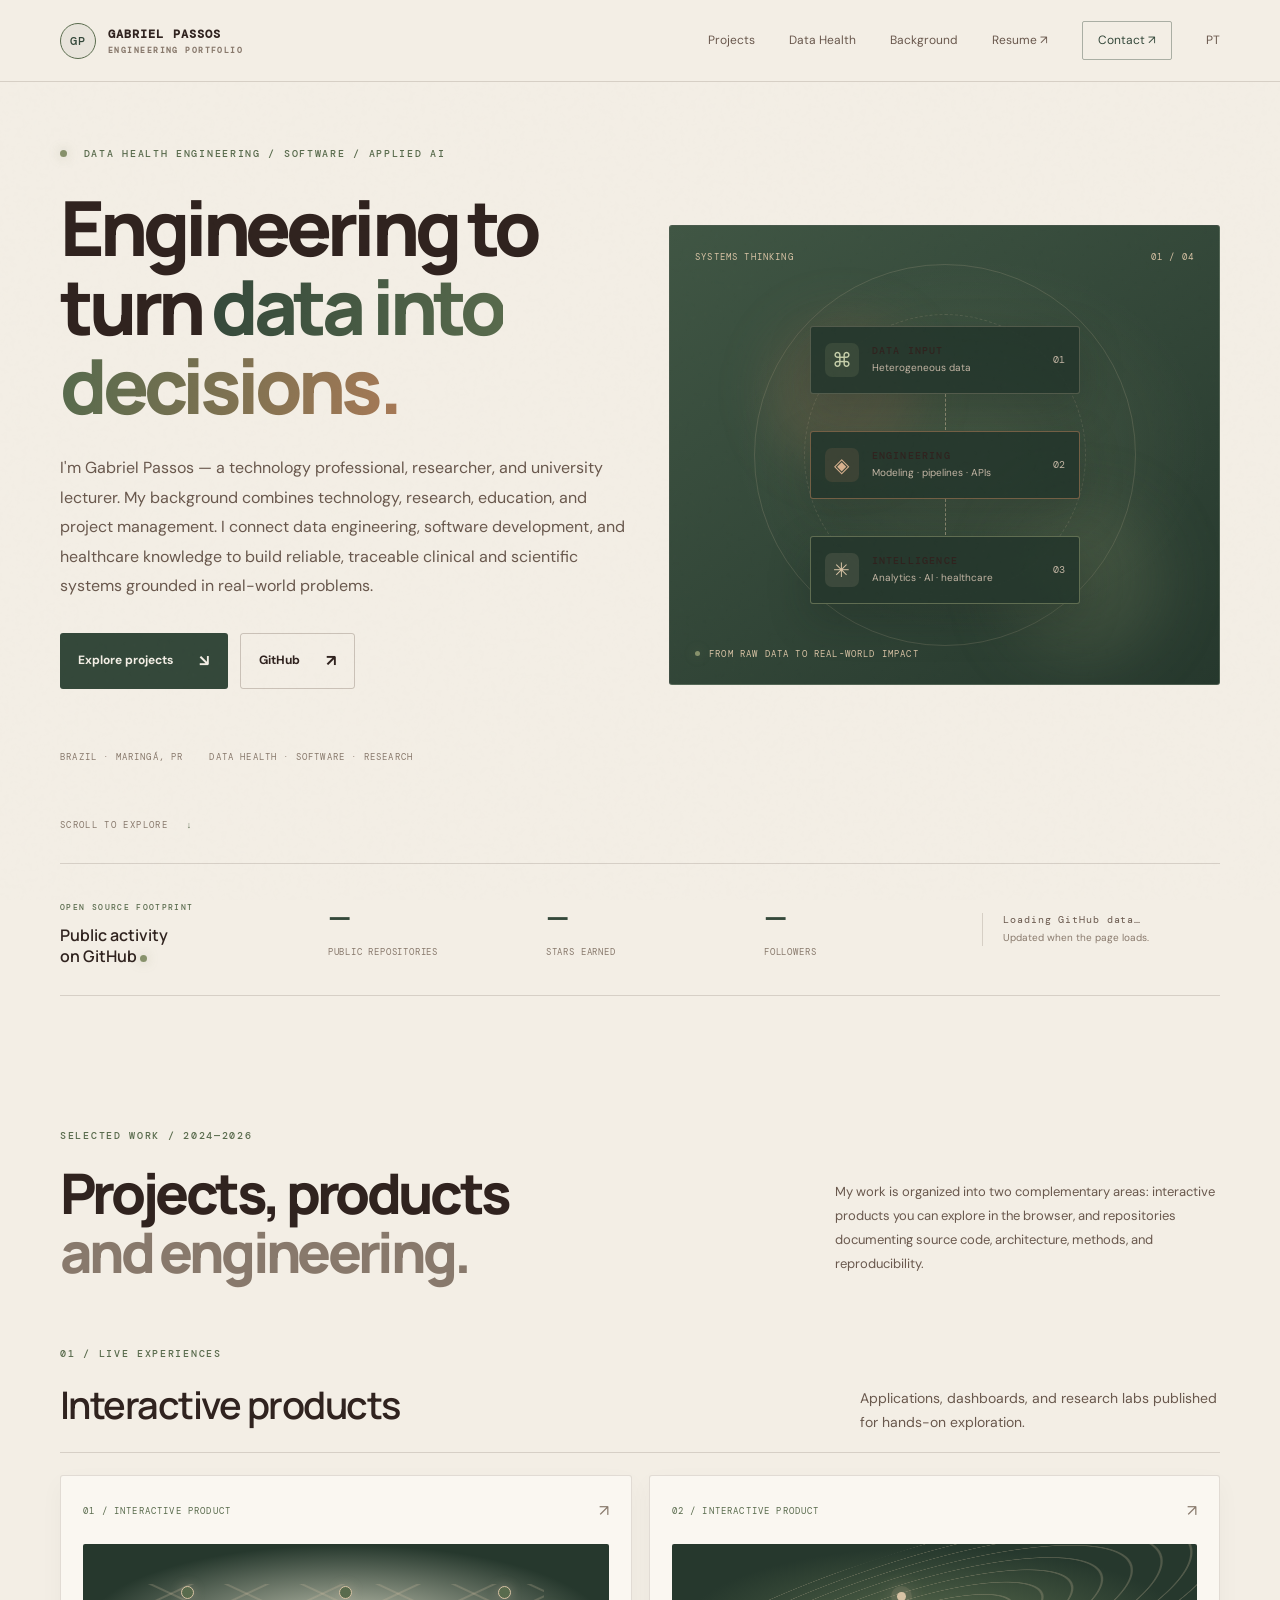
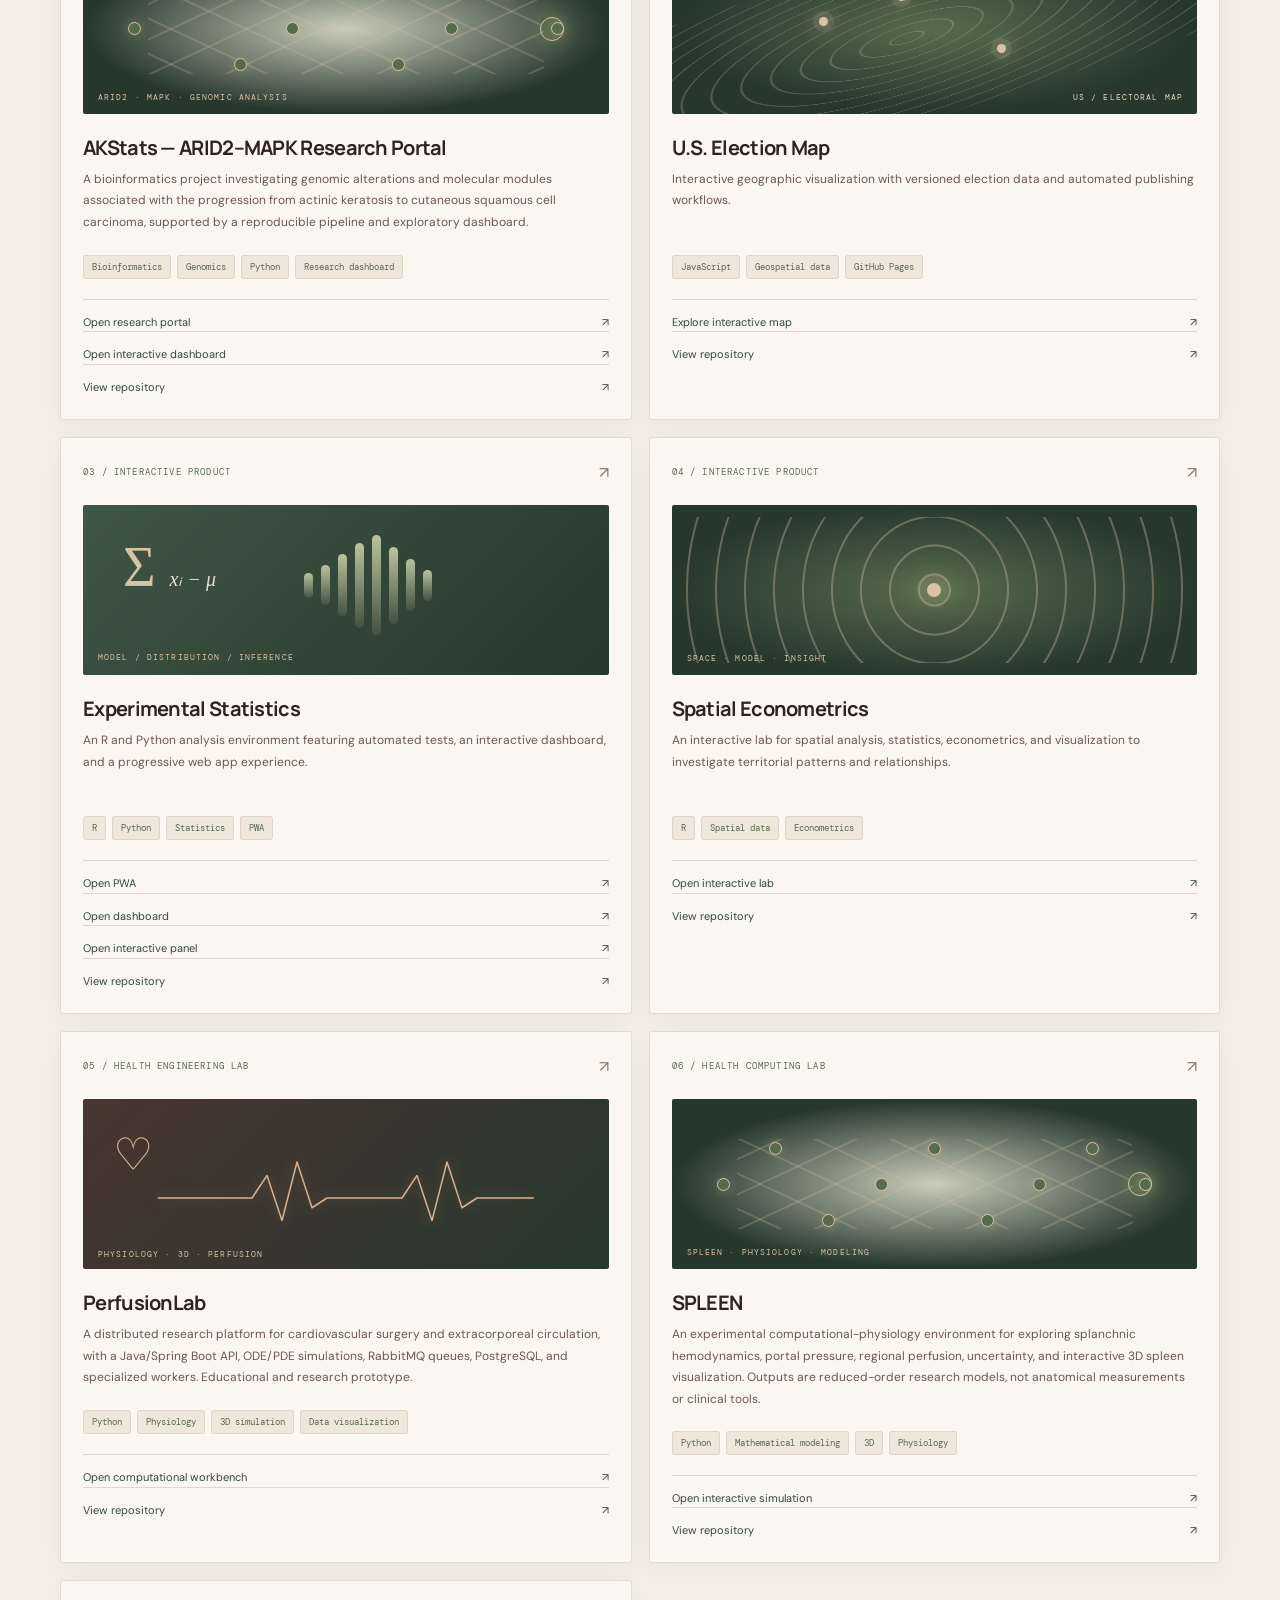
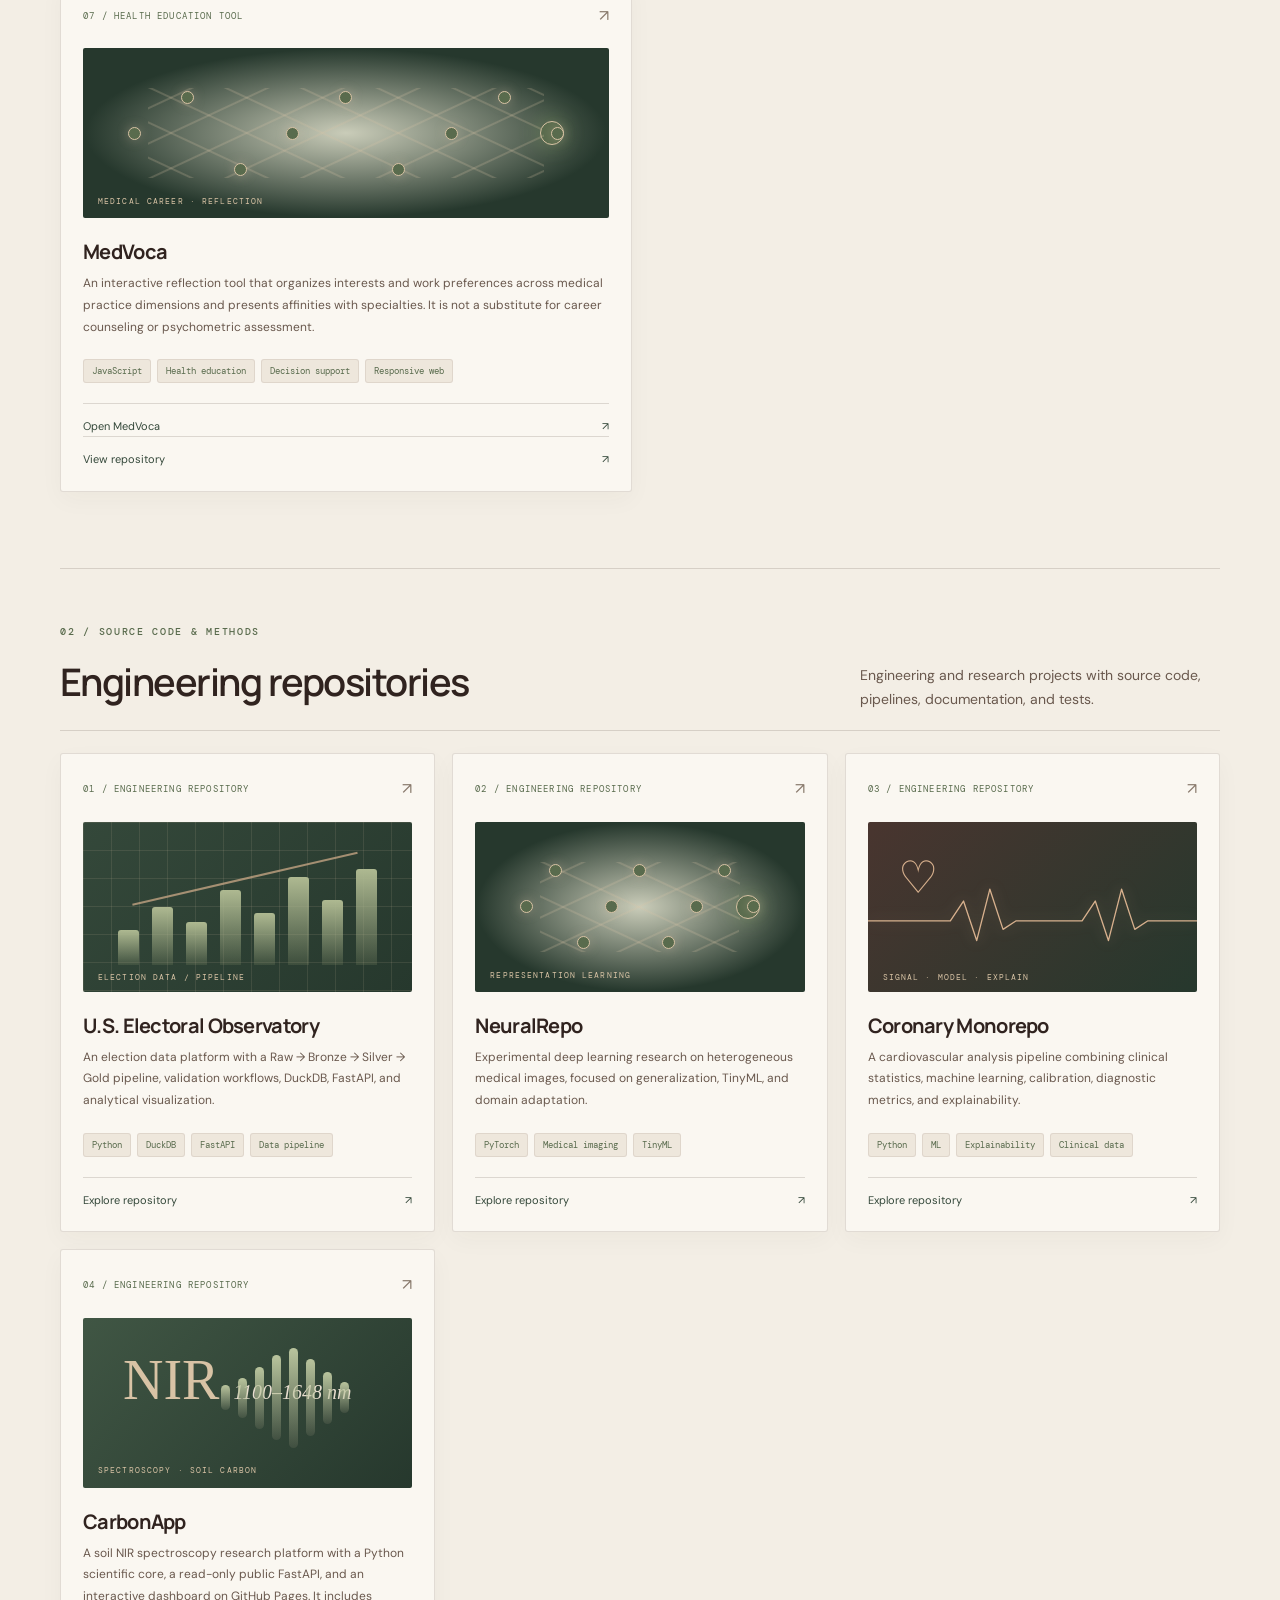
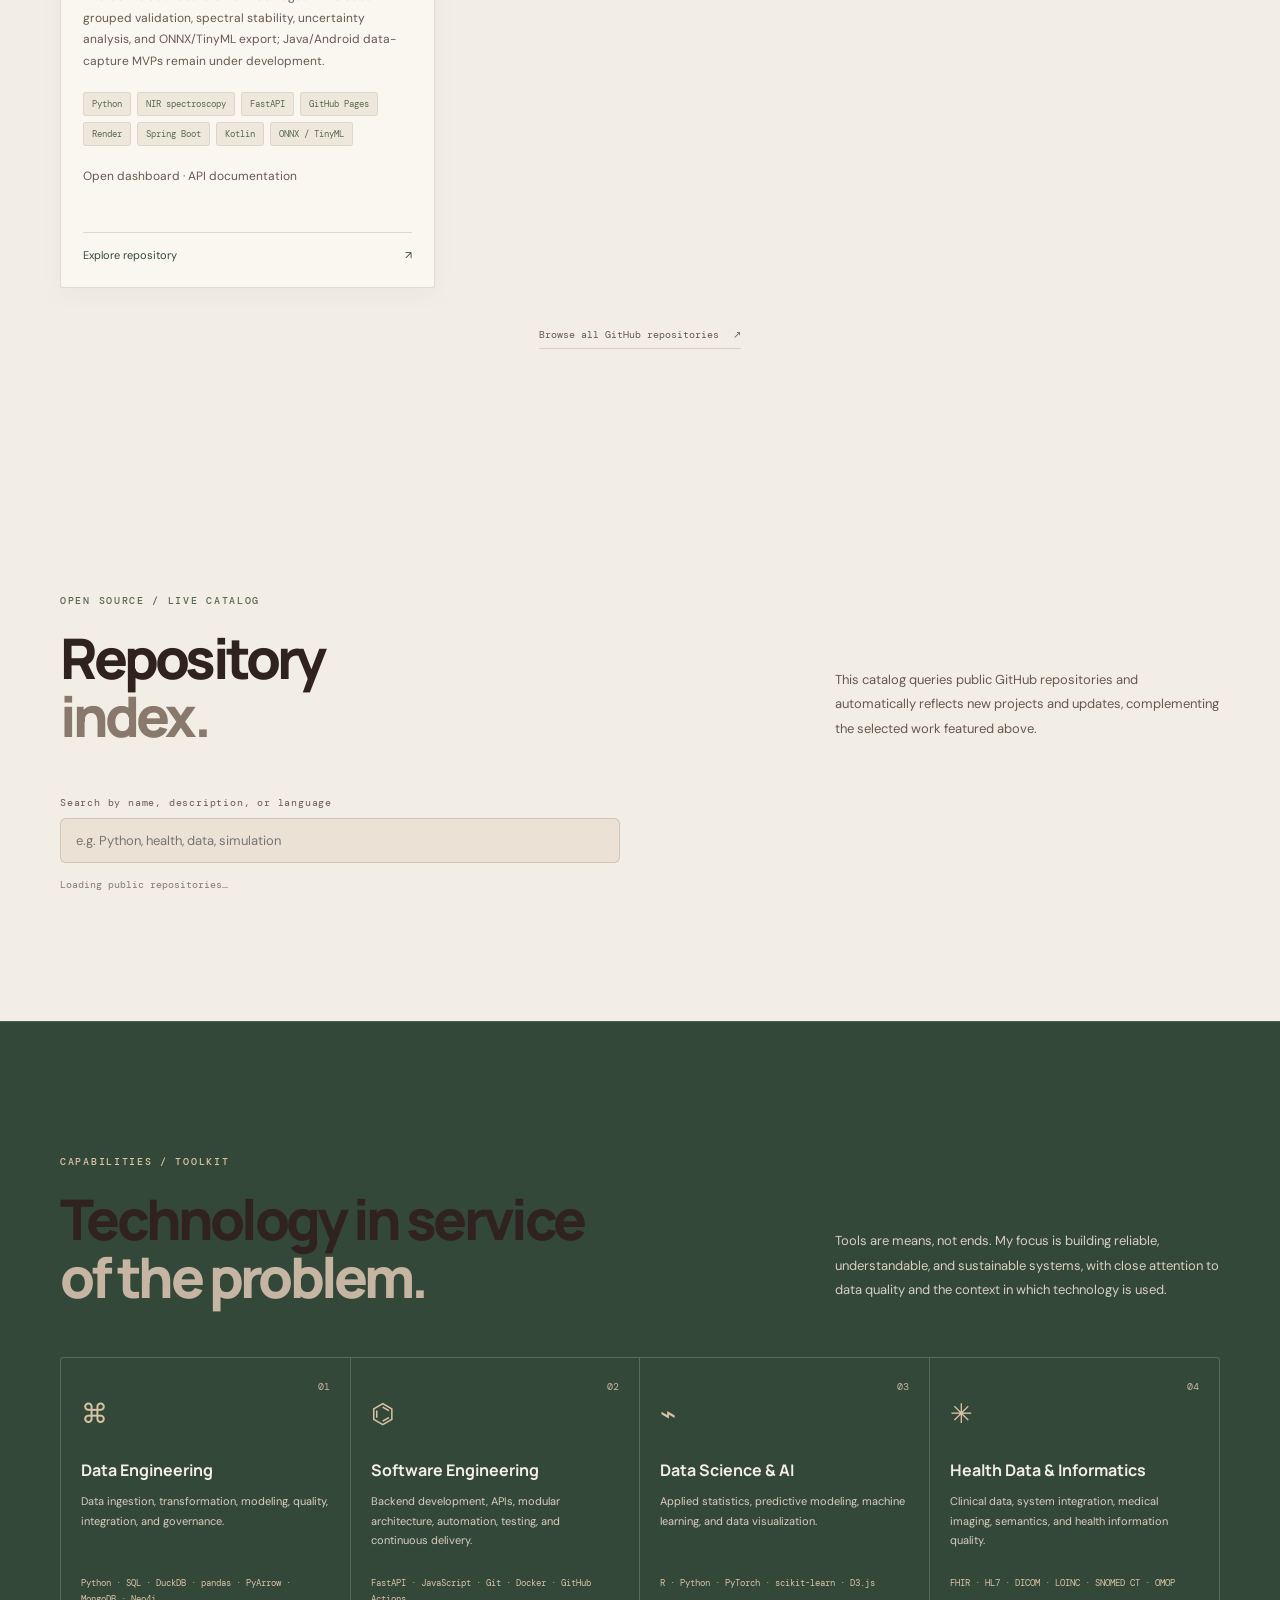
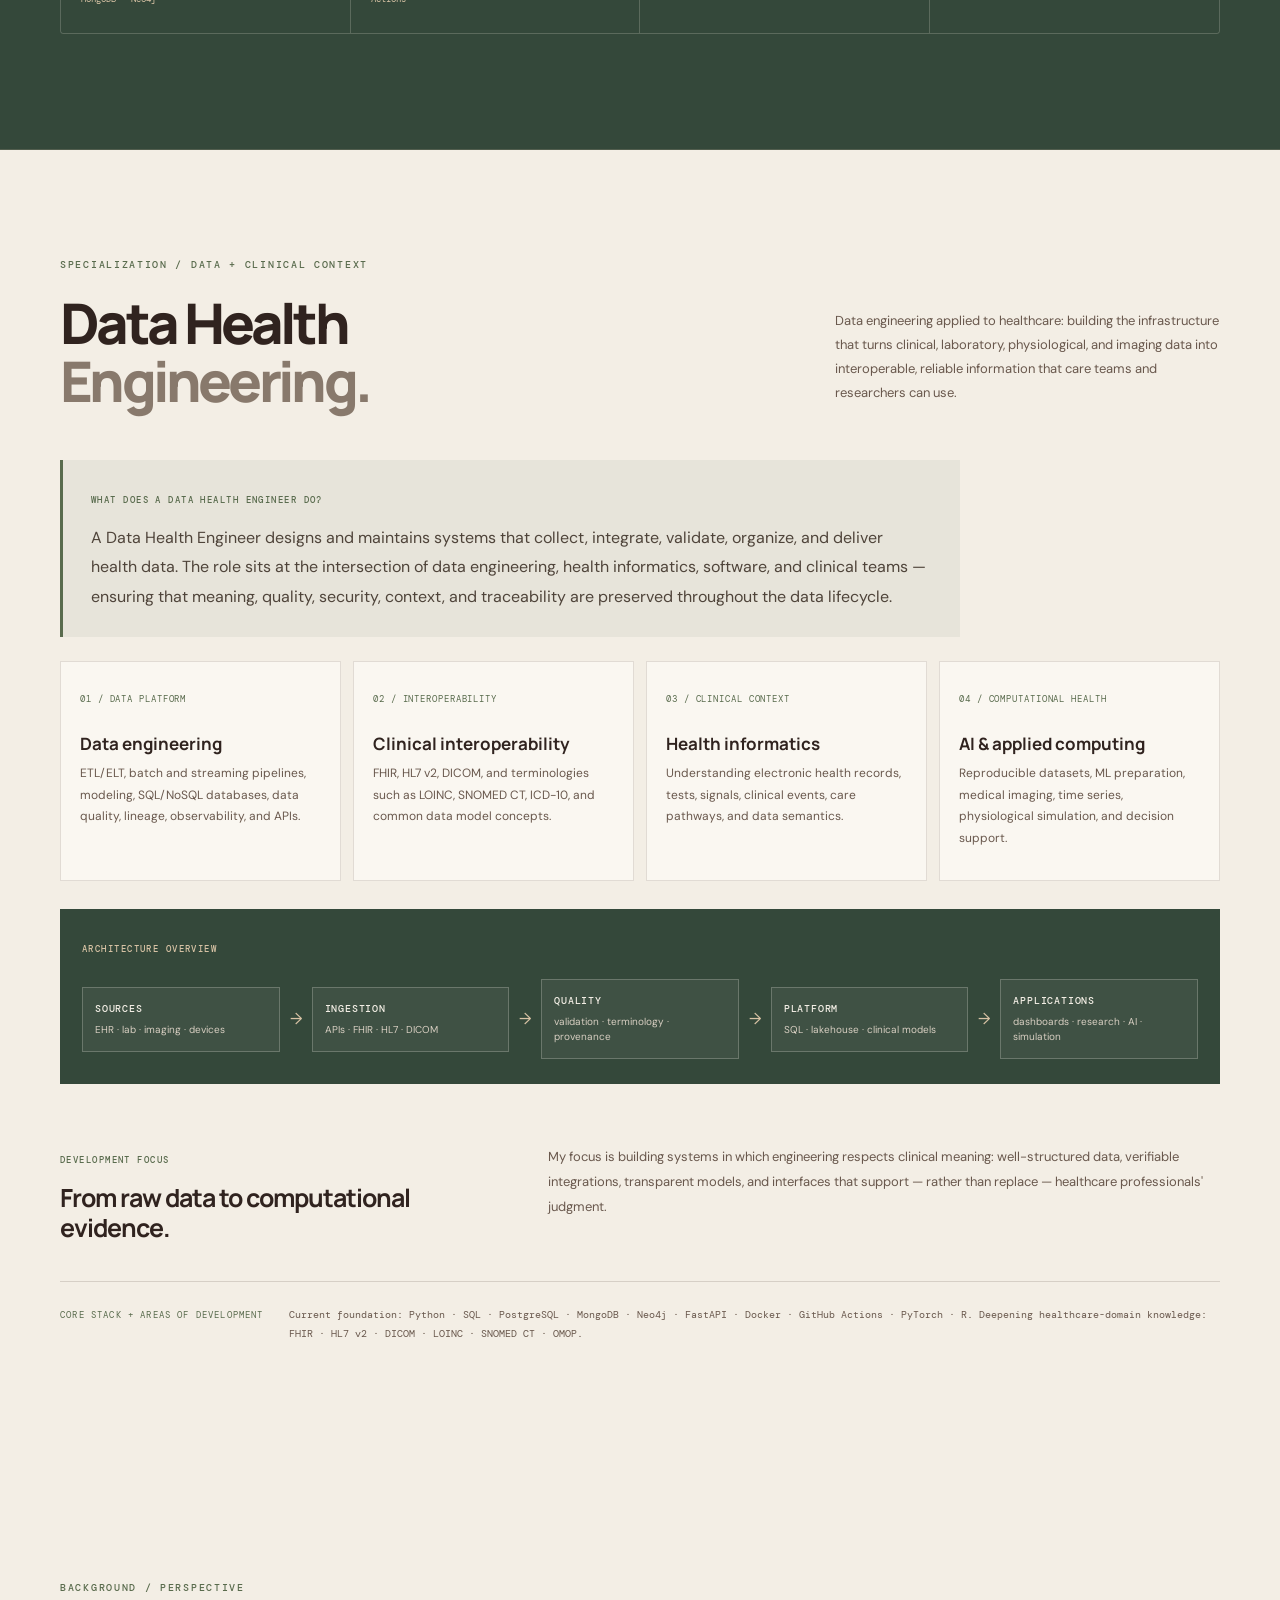
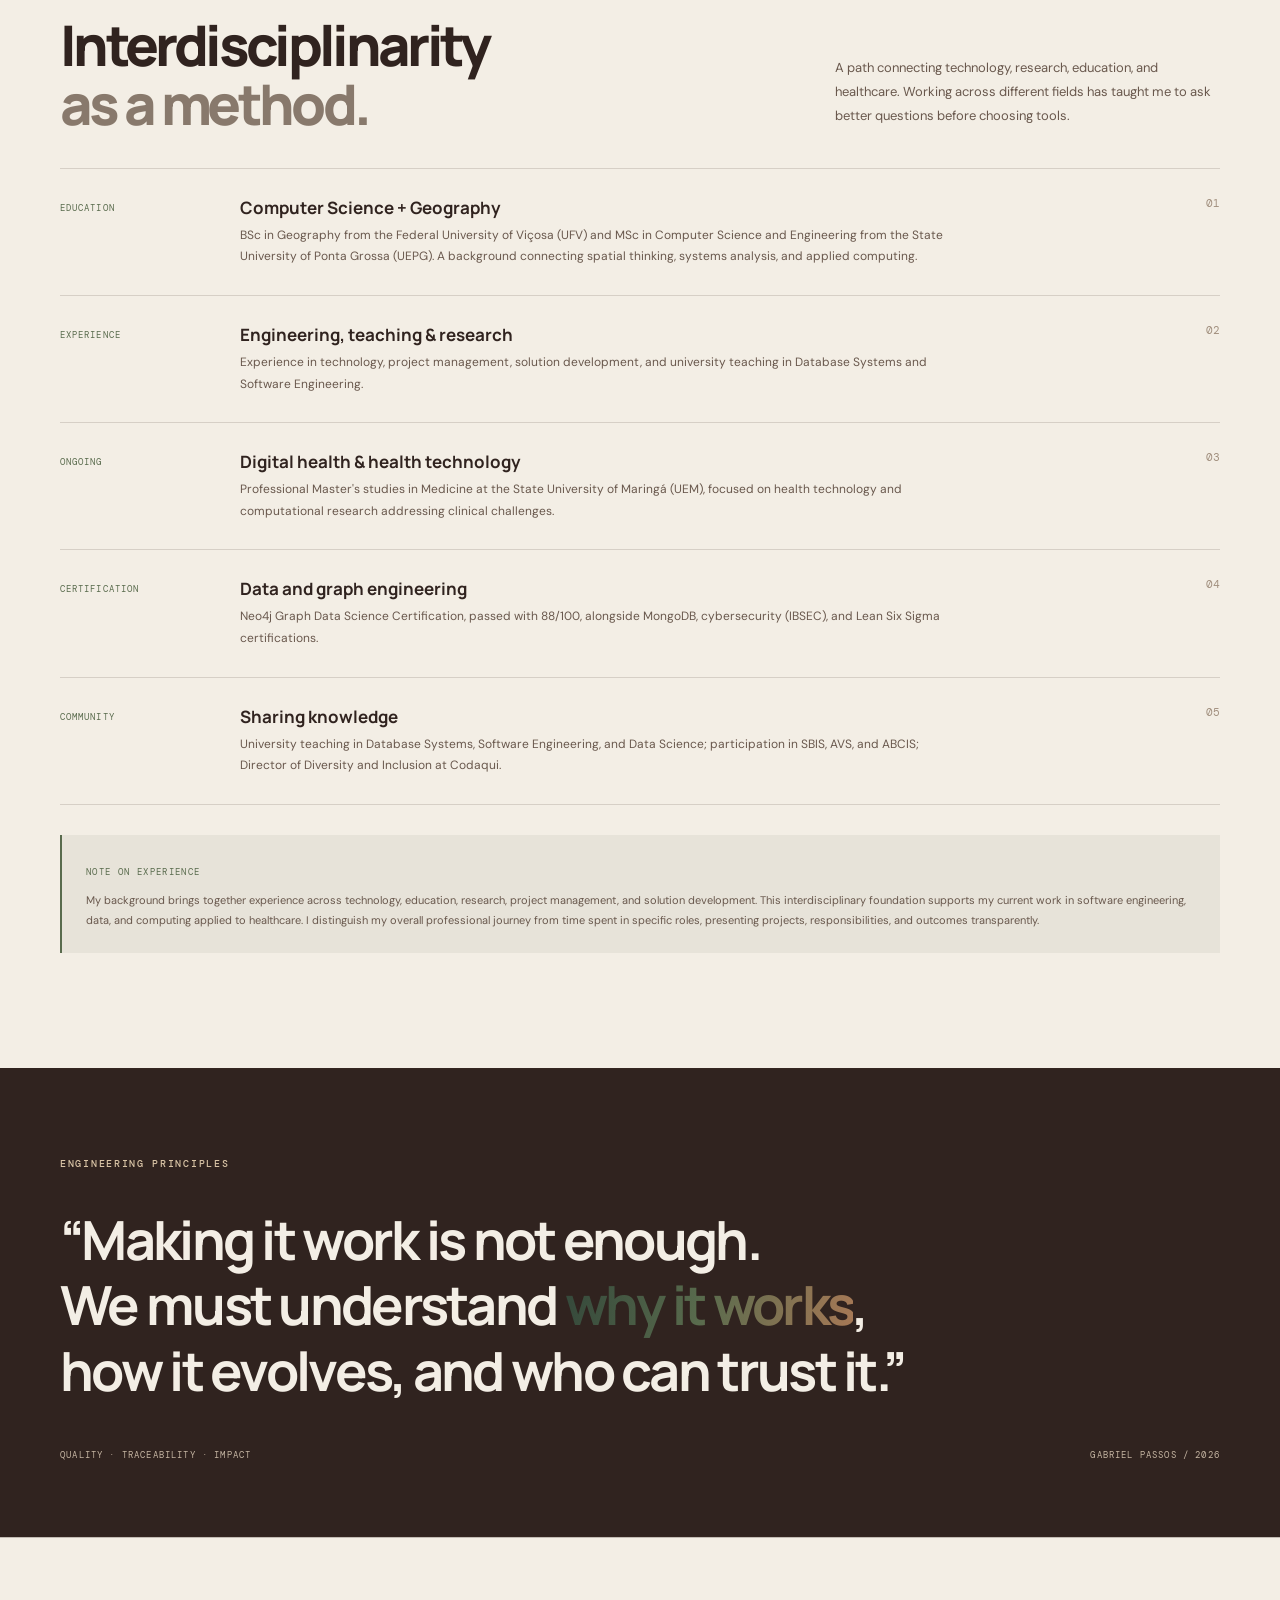
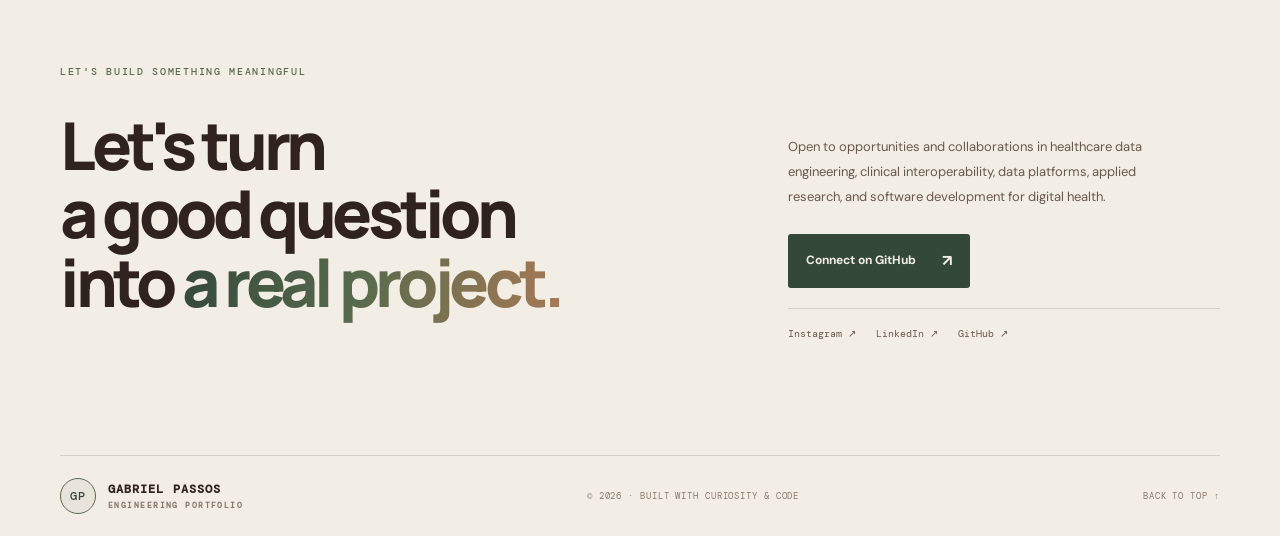
==== commit 438a6f62: "Clarify professional community and leadership roles" ====
--- a/portfolio/en/index.html
+++ b/portfolio/en/index.html
@@ -213,7 +213,7 @@
         <div class="timeline-row"><span class="timeline-date">EXPERIENCE</span><div><h3>Engineering, teaching & research</h3><p>Experience in technology, project management, solution development, and university teaching in Database Systems and Software Engineering.</p></div><span class="timeline-index">02</span></div>
         <div class="timeline-row"><span class="timeline-date">ONGOING</span><div><h3>Digital health & health technology</h3><p>Professional Master's studies in Medicine at the State University of Maringá (UEM), focused on health technology and computational research addressing clinical challenges.</p></div><span class="timeline-index">03</span></div>
         <div class="timeline-row"><span class="timeline-date">CERTIFICATION</span><div><h3>Data and graph engineering</h3><p>Neo4j Graph Data Science Certification, passed with 88/100, alongside MongoDB, cybersecurity (IBSEC), and Lean Six Sigma certifications.</p></div><span class="timeline-index">04</span></div>
-        <div class="timeline-row"><span class="timeline-date">COMMUNITY</span><div><h3>Sharing knowledge</h3><p>University teaching in Database Systems, Software Engineering, and Data Science; participation in SBIS, AVS, and ABCIS; diversity and inclusion leadership at Codaqui.</p></div><span class="timeline-index">05</span></div>
+        <div class="timeline-row"><span class="timeline-date">COMMUNITY</span><div><h3>Sharing knowledge</h3><p>University teaching in Database Systems, Software Engineering, and Data Science; participation in SBIS, AVS, and ABCIS; Director of Diversity and Inclusion at Codaqui.</p></div><span class="timeline-index">05</span></div>
       </div>
       <div class="positioning-note"><span>NOTE ON EXPERIENCE</span><p>My background brings together experience across technology, education, research, project management, and solution development. This interdisciplinary foundation supports my current work in software engineering, data, and computing applied to healthcare. I distinguish my overall professional journey from time spent in specific roles, presenting projects, responsibilities, and outcomes transparently.</p></div>
     </section>
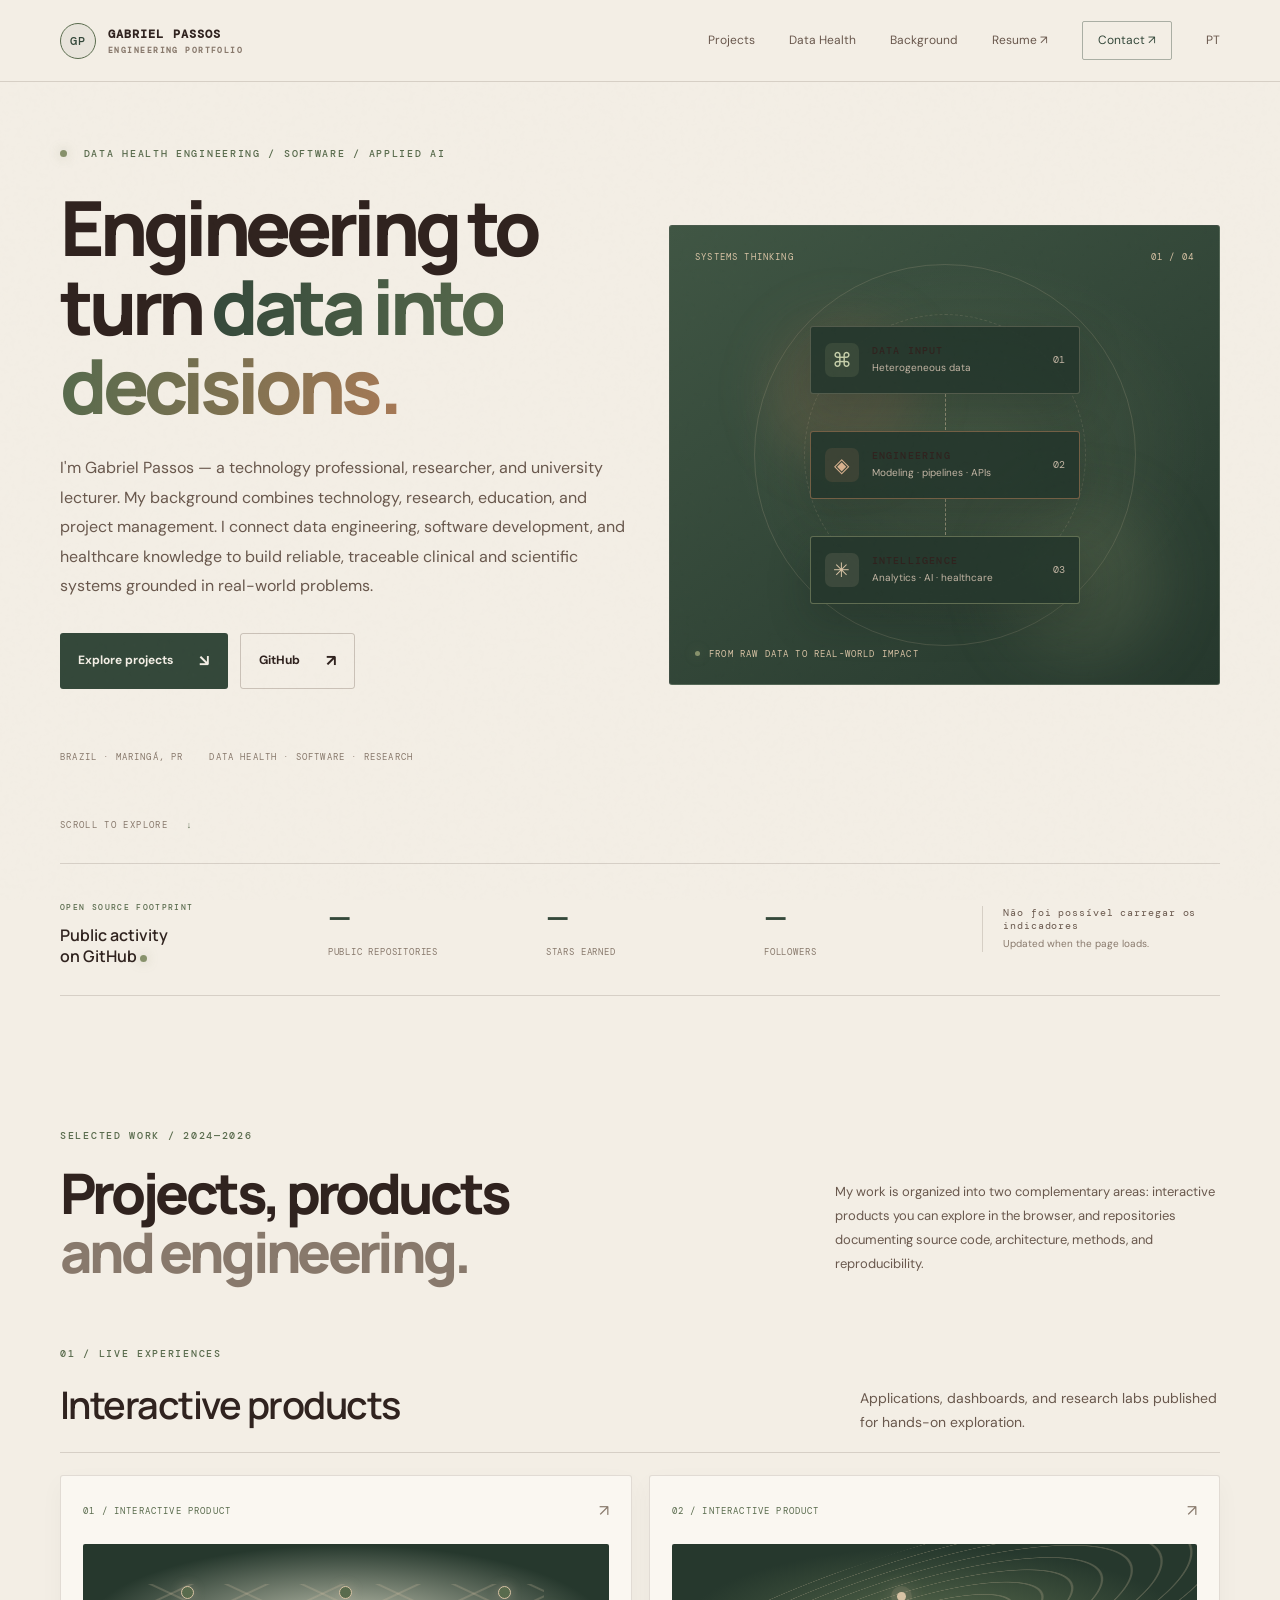
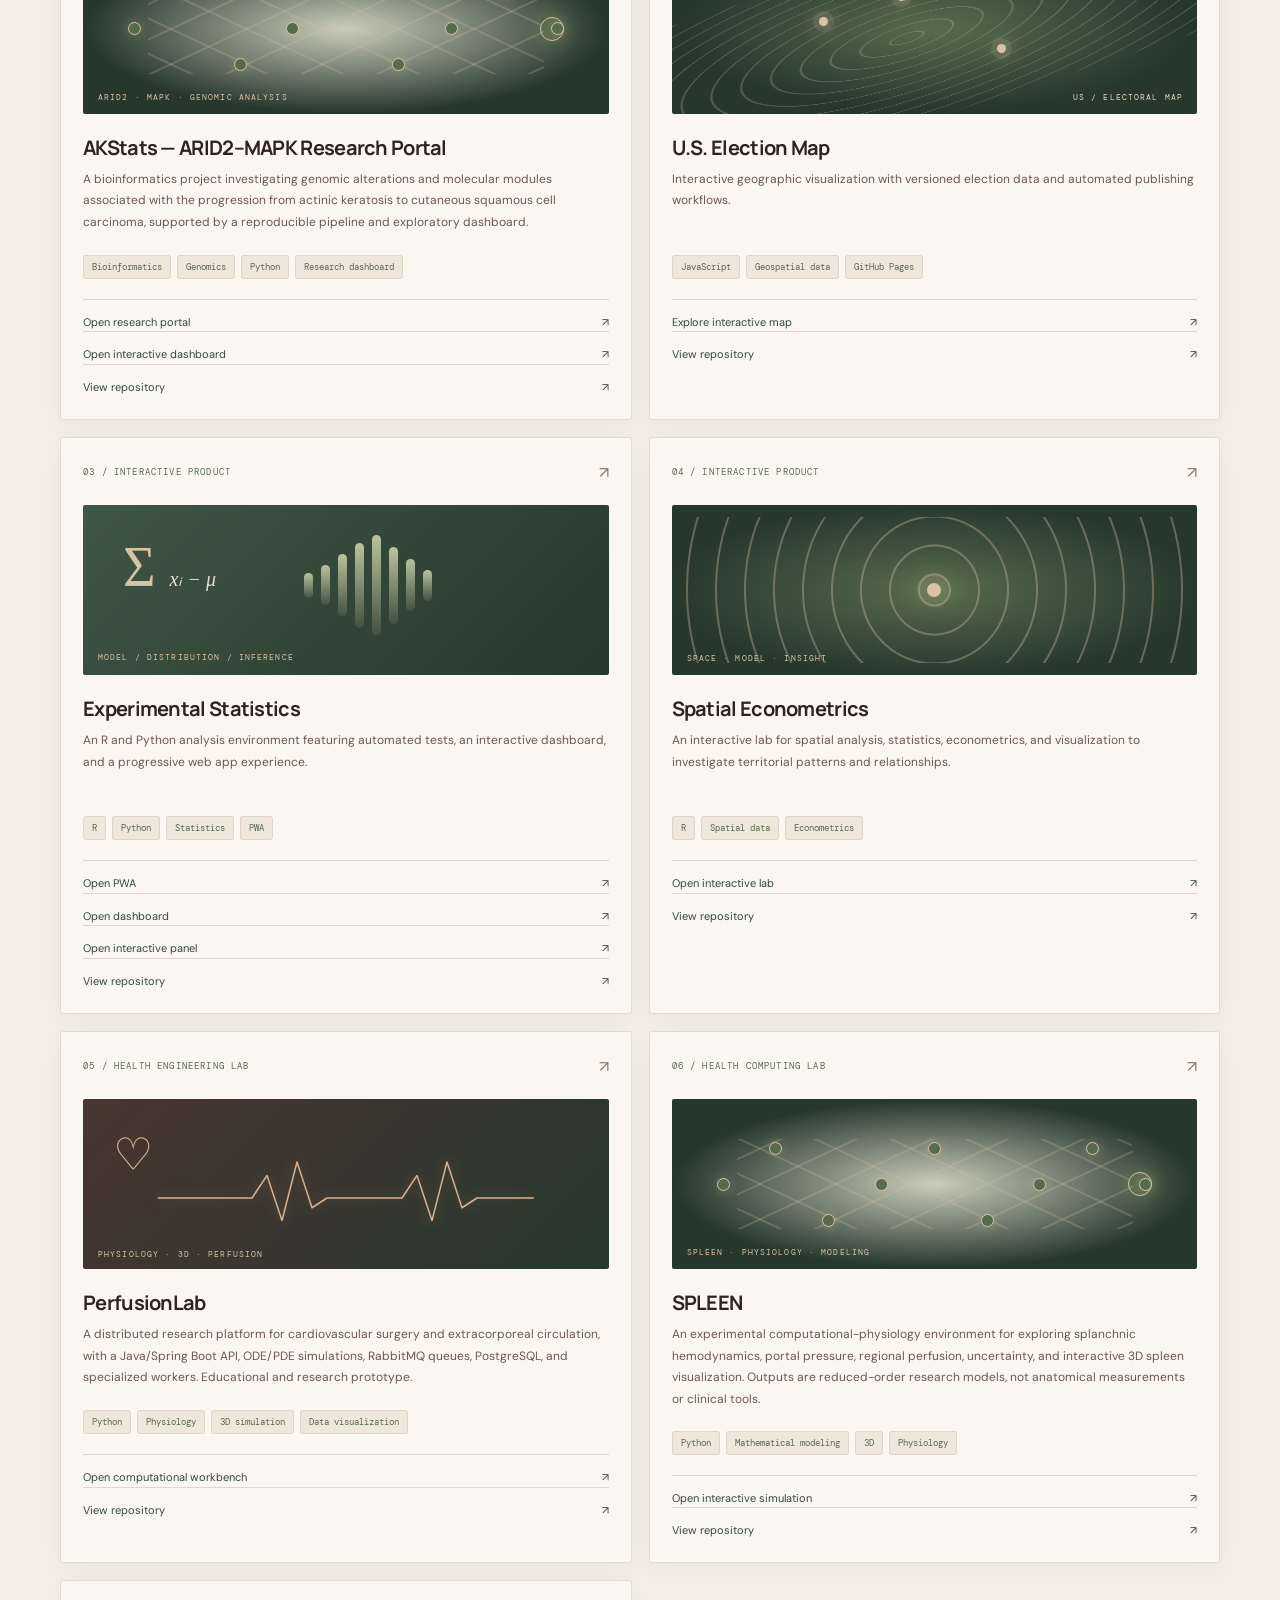
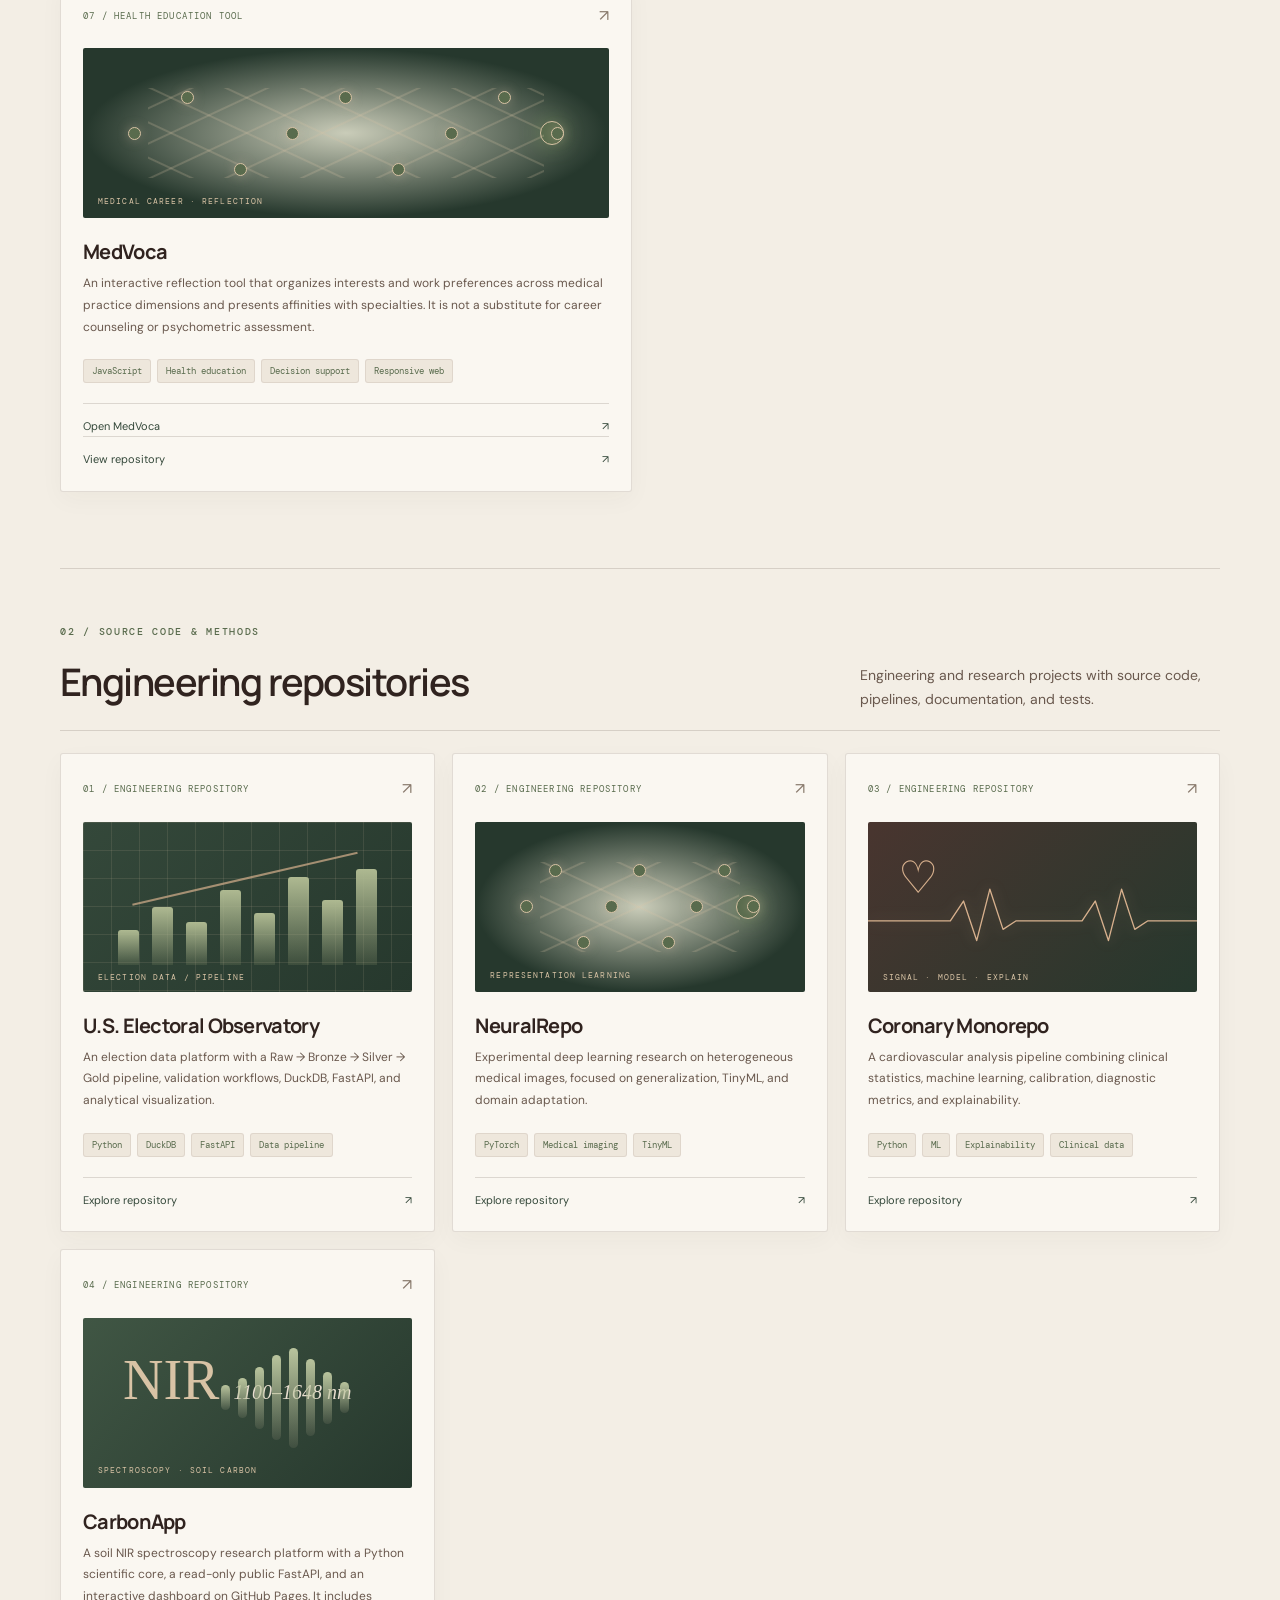
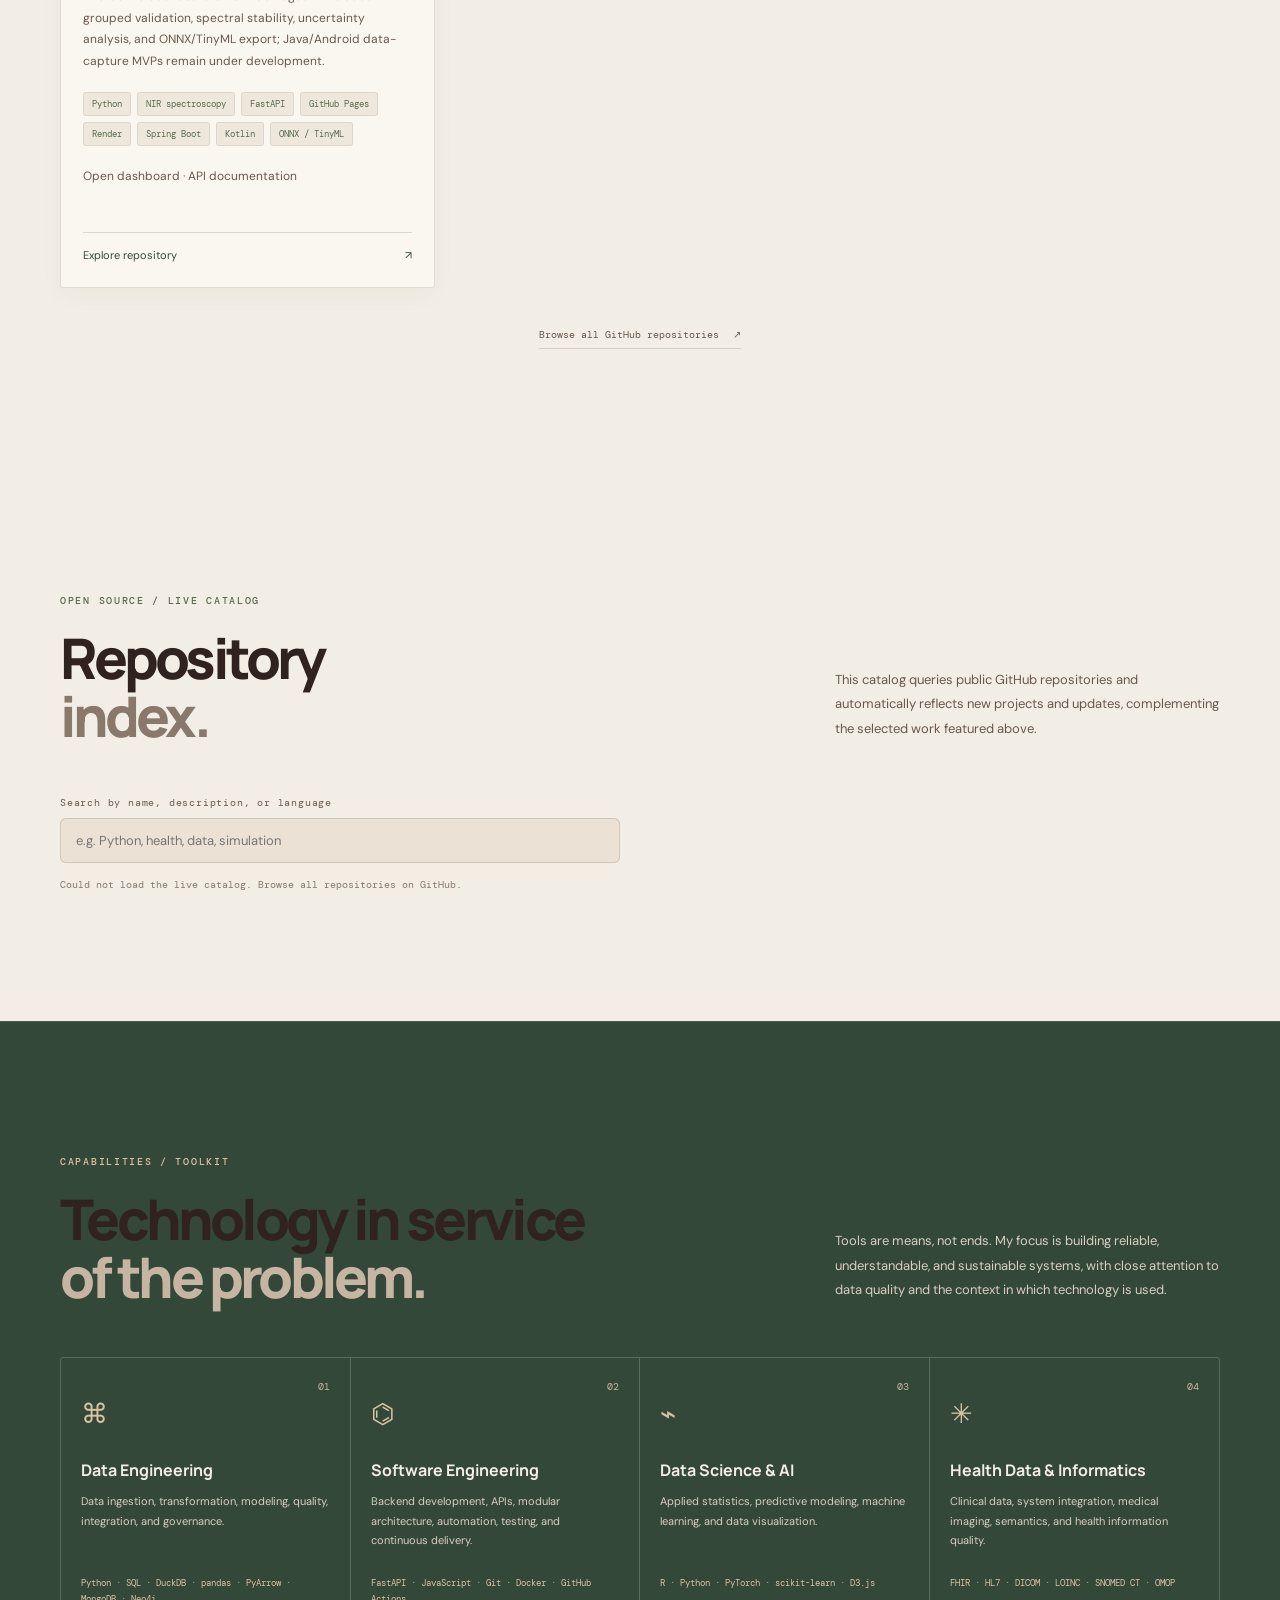
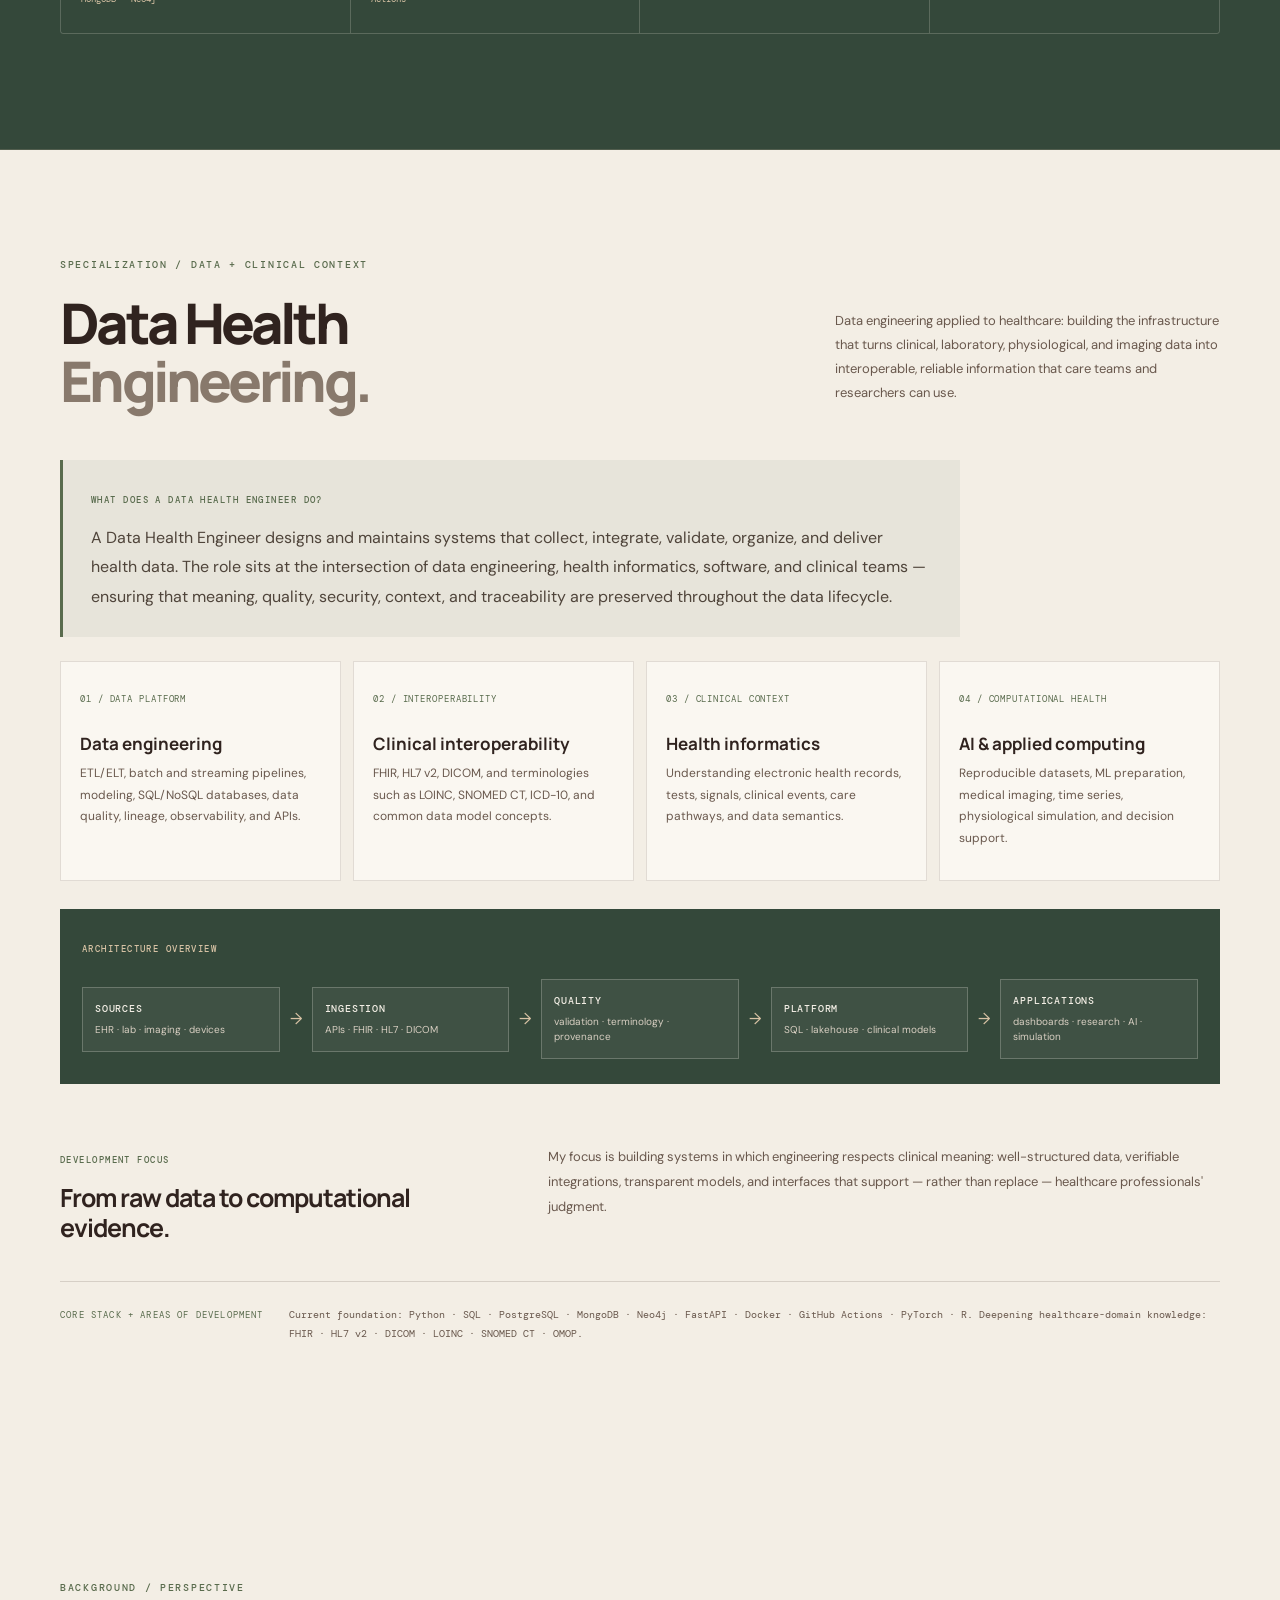
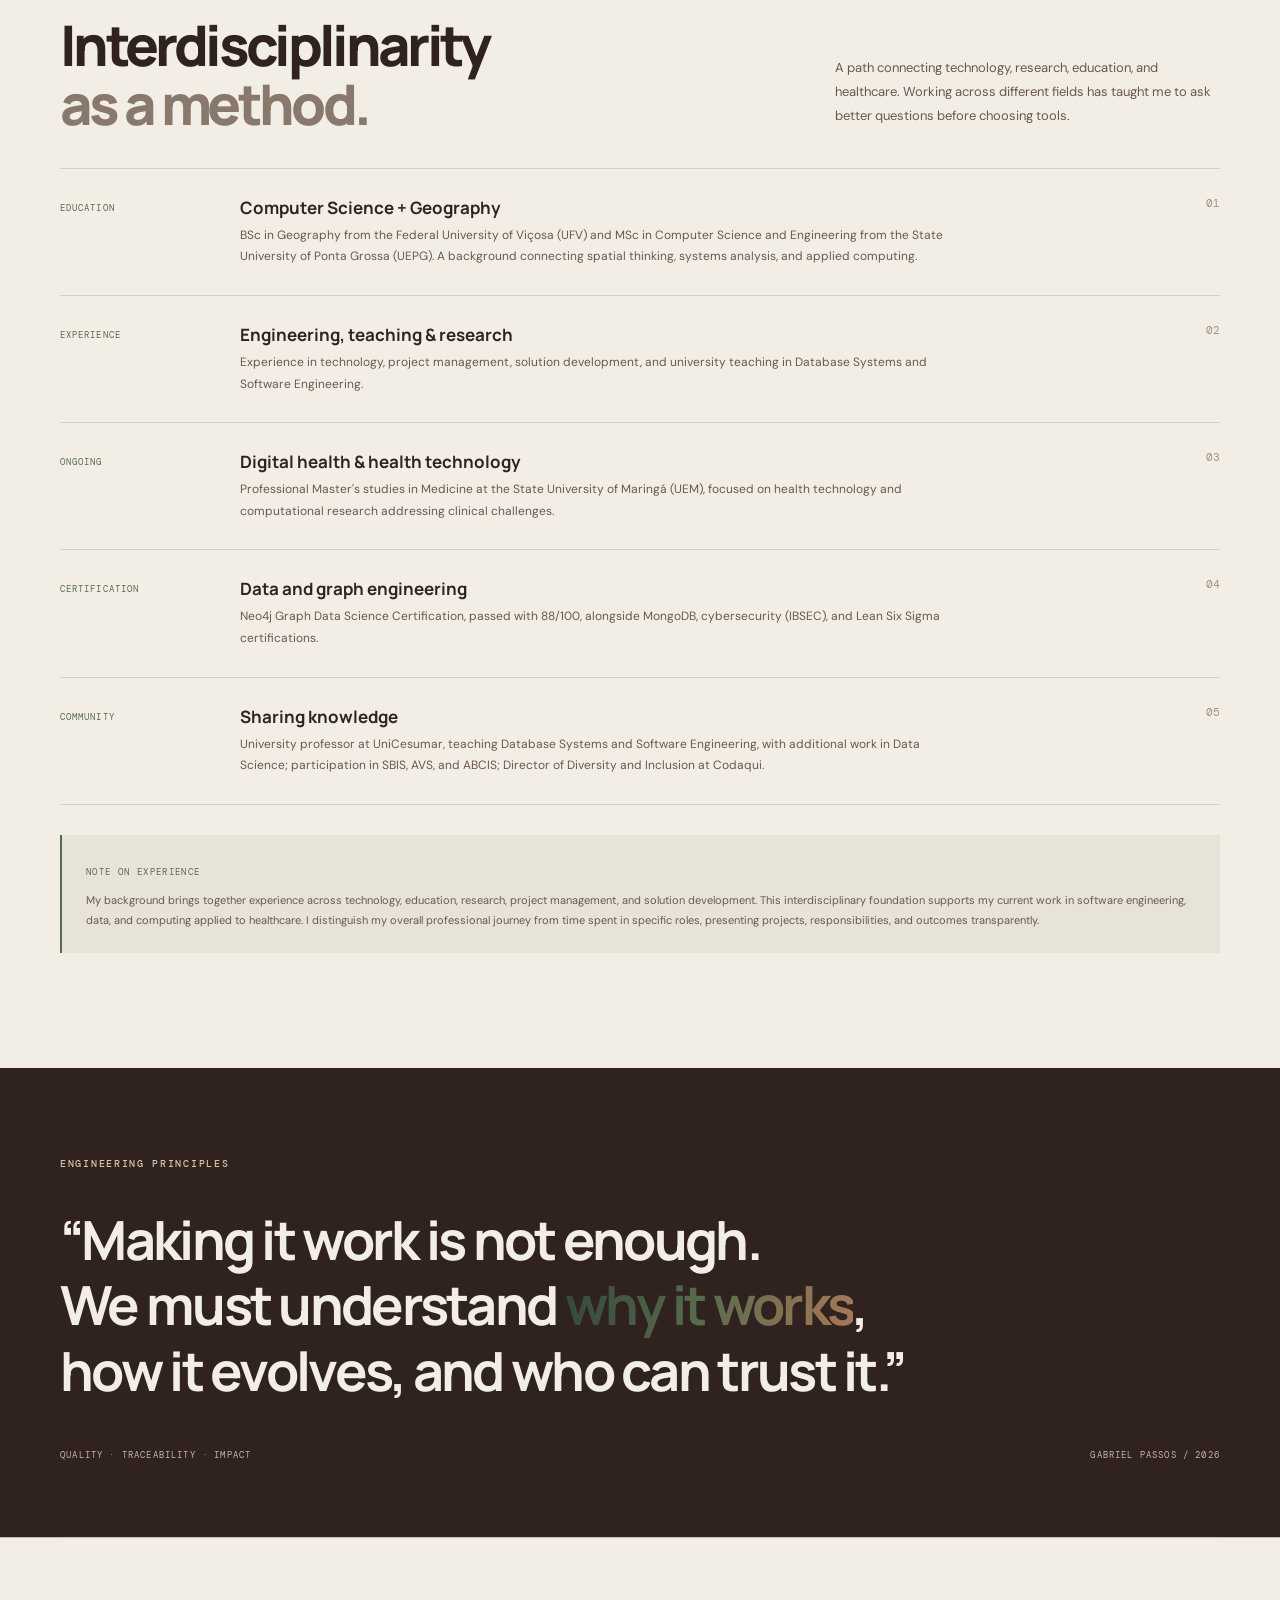
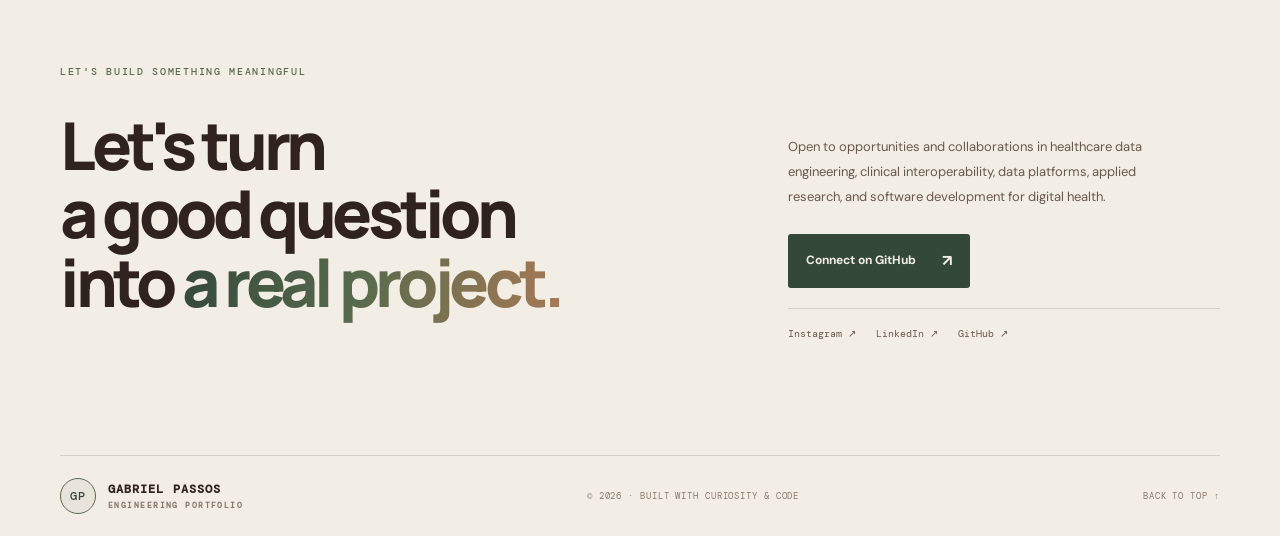
==== commit ac116ff3: "Add current university teaching role to profile" ====
--- a/portfolio/en/index.html
+++ b/portfolio/en/index.html
@@ -213,7 +213,7 @@
         <div class="timeline-row"><span class="timeline-date">EXPERIENCE</span><div><h3>Engineering, teaching & research</h3><p>Experience in technology, project management, solution development, and university teaching in Database Systems and Software Engineering.</p></div><span class="timeline-index">02</span></div>
         <div class="timeline-row"><span class="timeline-date">ONGOING</span><div><h3>Digital health & health technology</h3><p>Professional Master's studies in Medicine at the State University of Maringá (UEM), focused on health technology and computational research addressing clinical challenges.</p></div><span class="timeline-index">03</span></div>
         <div class="timeline-row"><span class="timeline-date">CERTIFICATION</span><div><h3>Data and graph engineering</h3><p>Neo4j Graph Data Science Certification, passed with 88/100, alongside MongoDB, cybersecurity (IBSEC), and Lean Six Sigma certifications.</p></div><span class="timeline-index">04</span></div>
-        <div class="timeline-row"><span class="timeline-date">COMMUNITY</span><div><h3>Sharing knowledge</h3><p>University teaching in Database Systems, Software Engineering, and Data Science; participation in SBIS, AVS, and ABCIS; Director of Diversity and Inclusion at Codaqui.</p></div><span class="timeline-index">05</span></div>
+        <div class="timeline-row"><span class="timeline-date">COMMUNITY</span><div><h3>Sharing knowledge</h3><p>University professor at UniCesumar, teaching Database Systems and Software Engineering, with additional work in Data Science; participation in SBIS, AVS, and ABCIS; Director of Diversity and Inclusion at Codaqui.</p></div><span class="timeline-index">05</span></div>
       </div>
       <div class="positioning-note"><span>NOTE ON EXPERIENCE</span><p>My background brings together experience across technology, education, research, project management, and solution development. This interdisciplinary foundation supports my current work in software engineering, data, and computing applied to healthcare. I distinguish my overall professional journey from time spent in specific roles, presenting projects, responsibilities, and outcomes transparently.</p></div>
     </section>
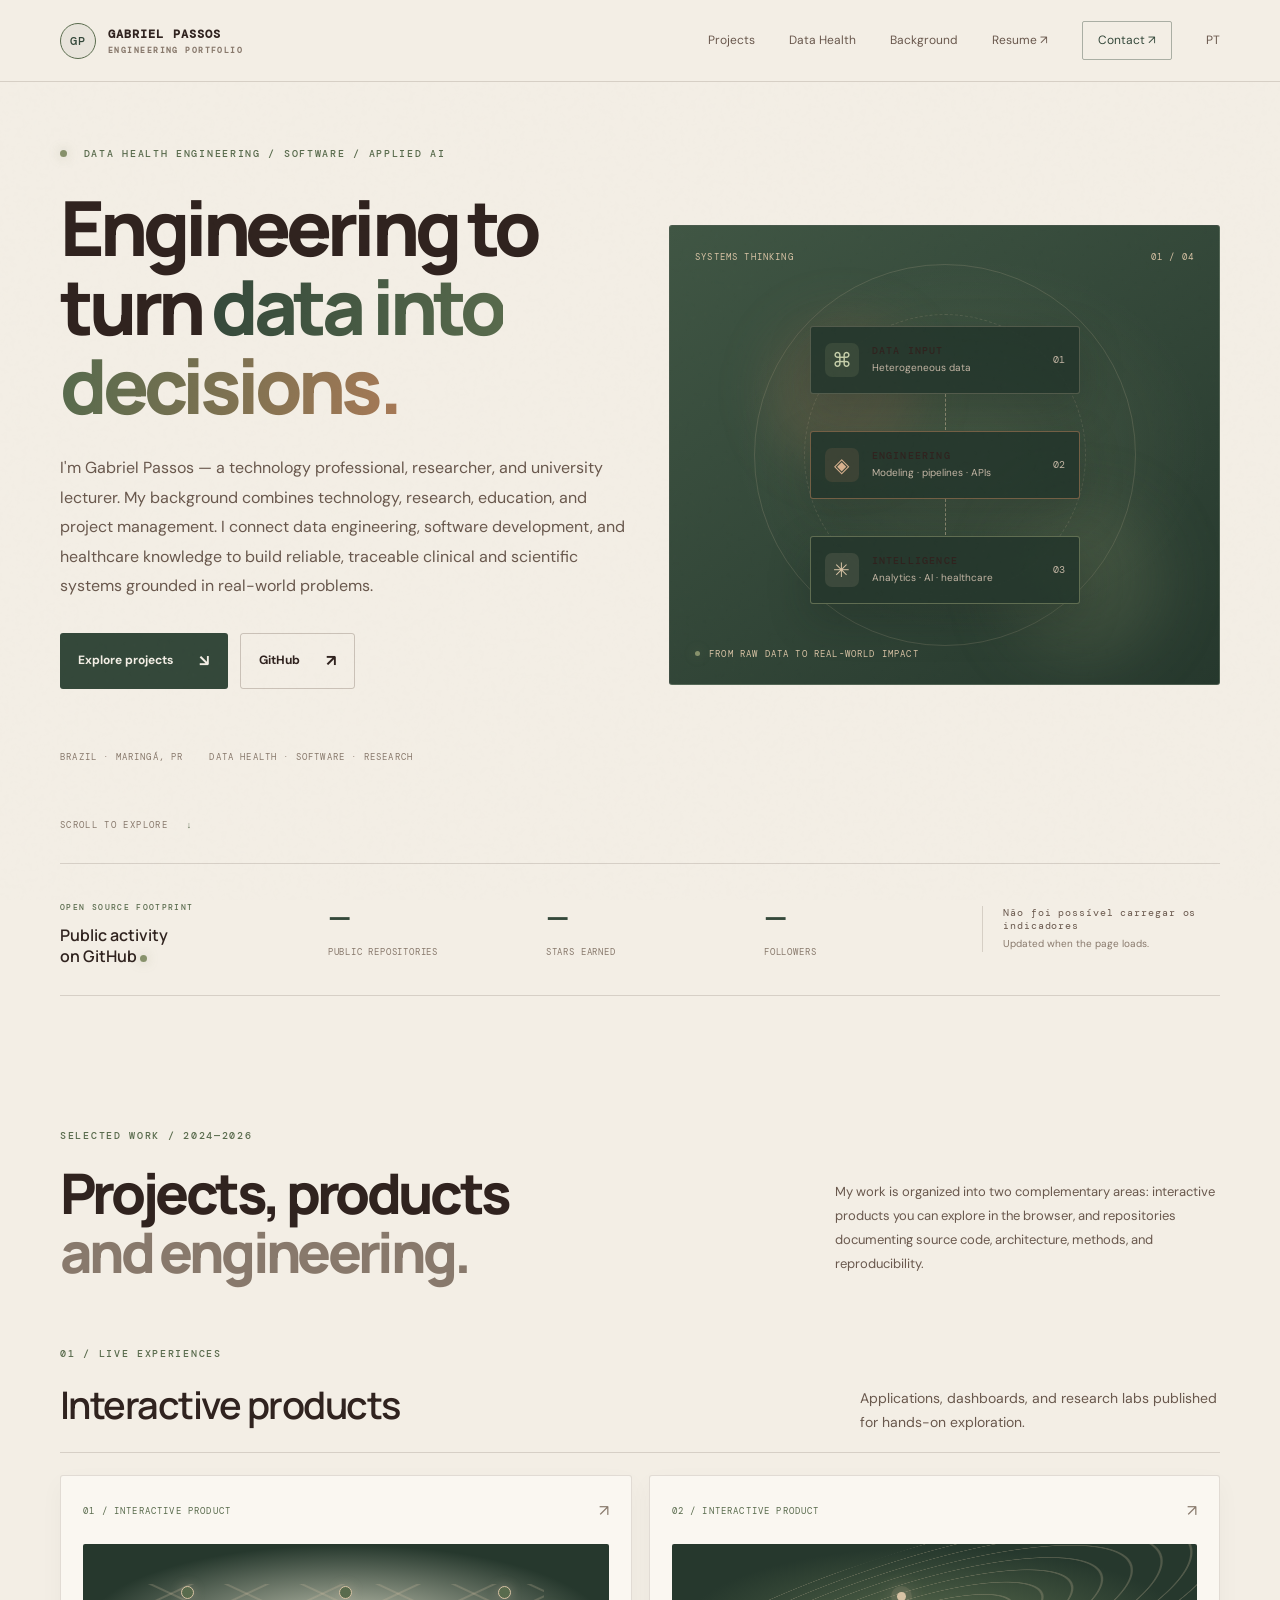
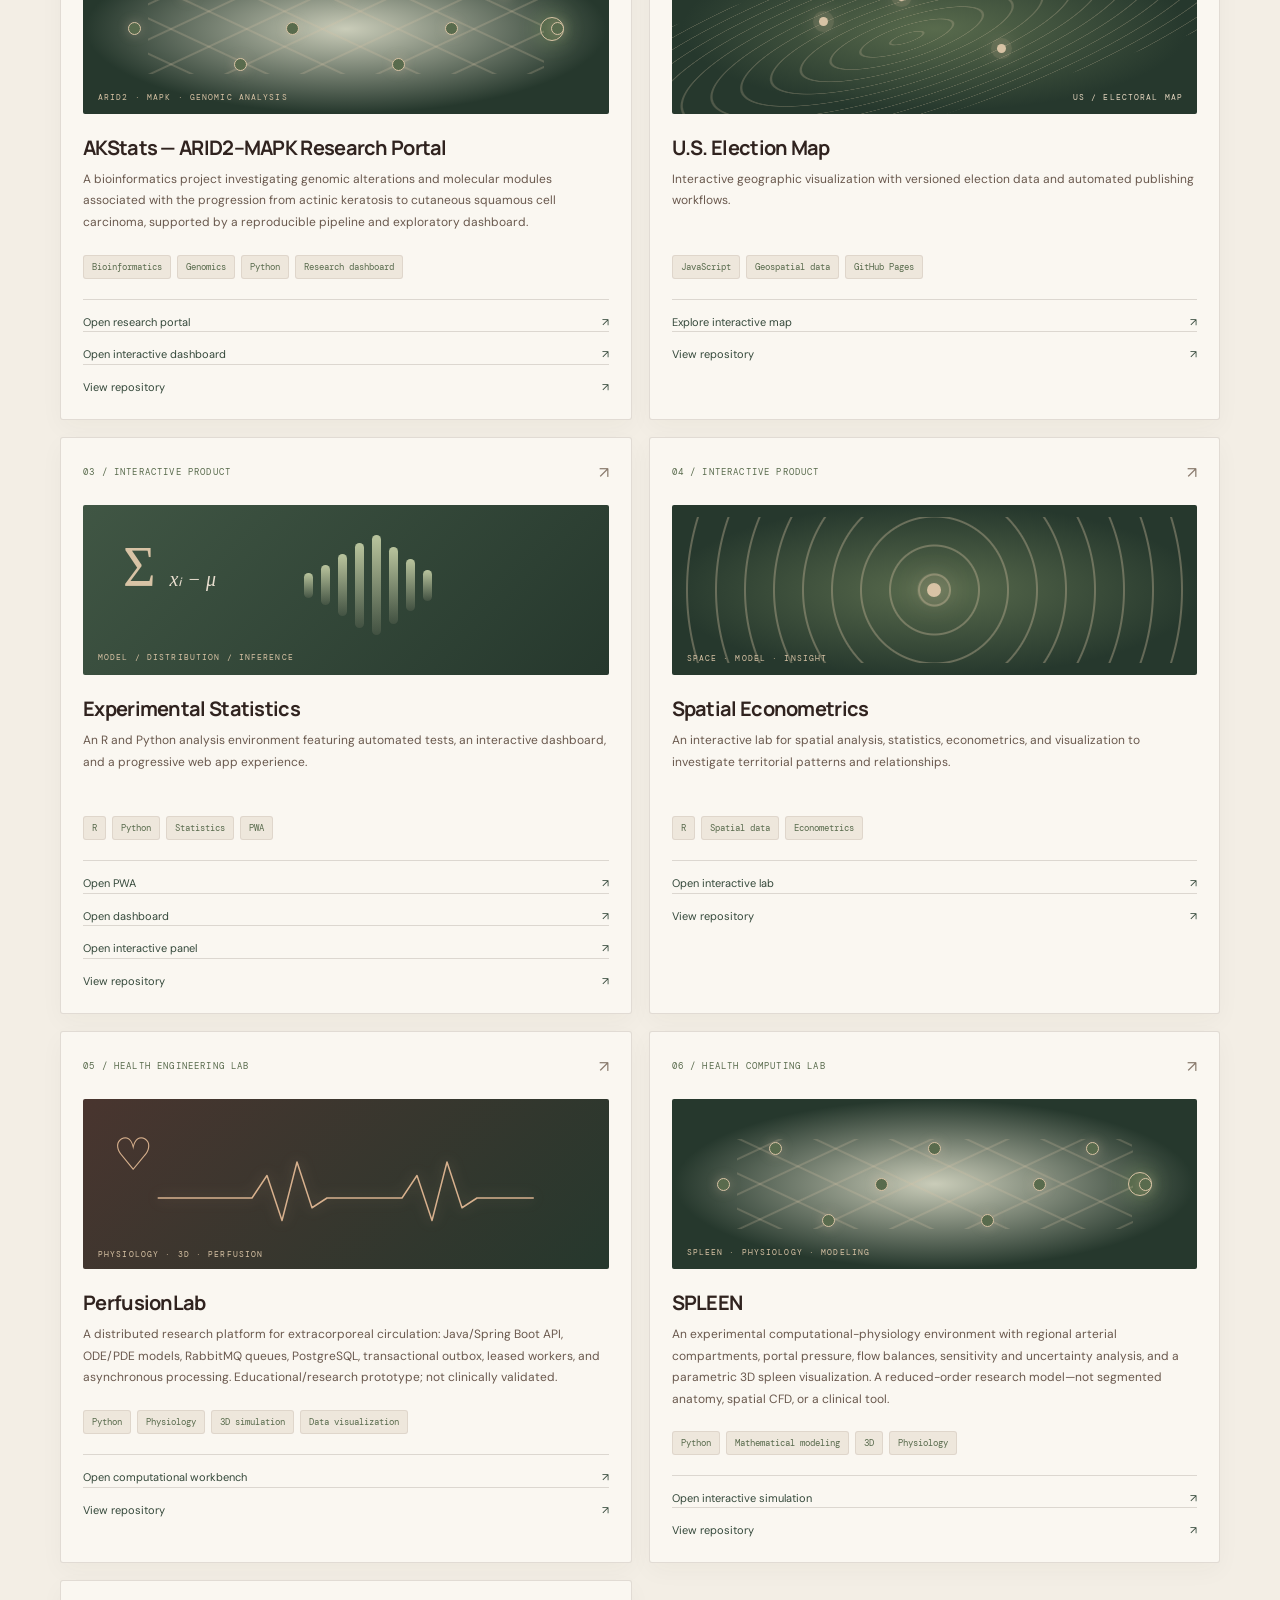
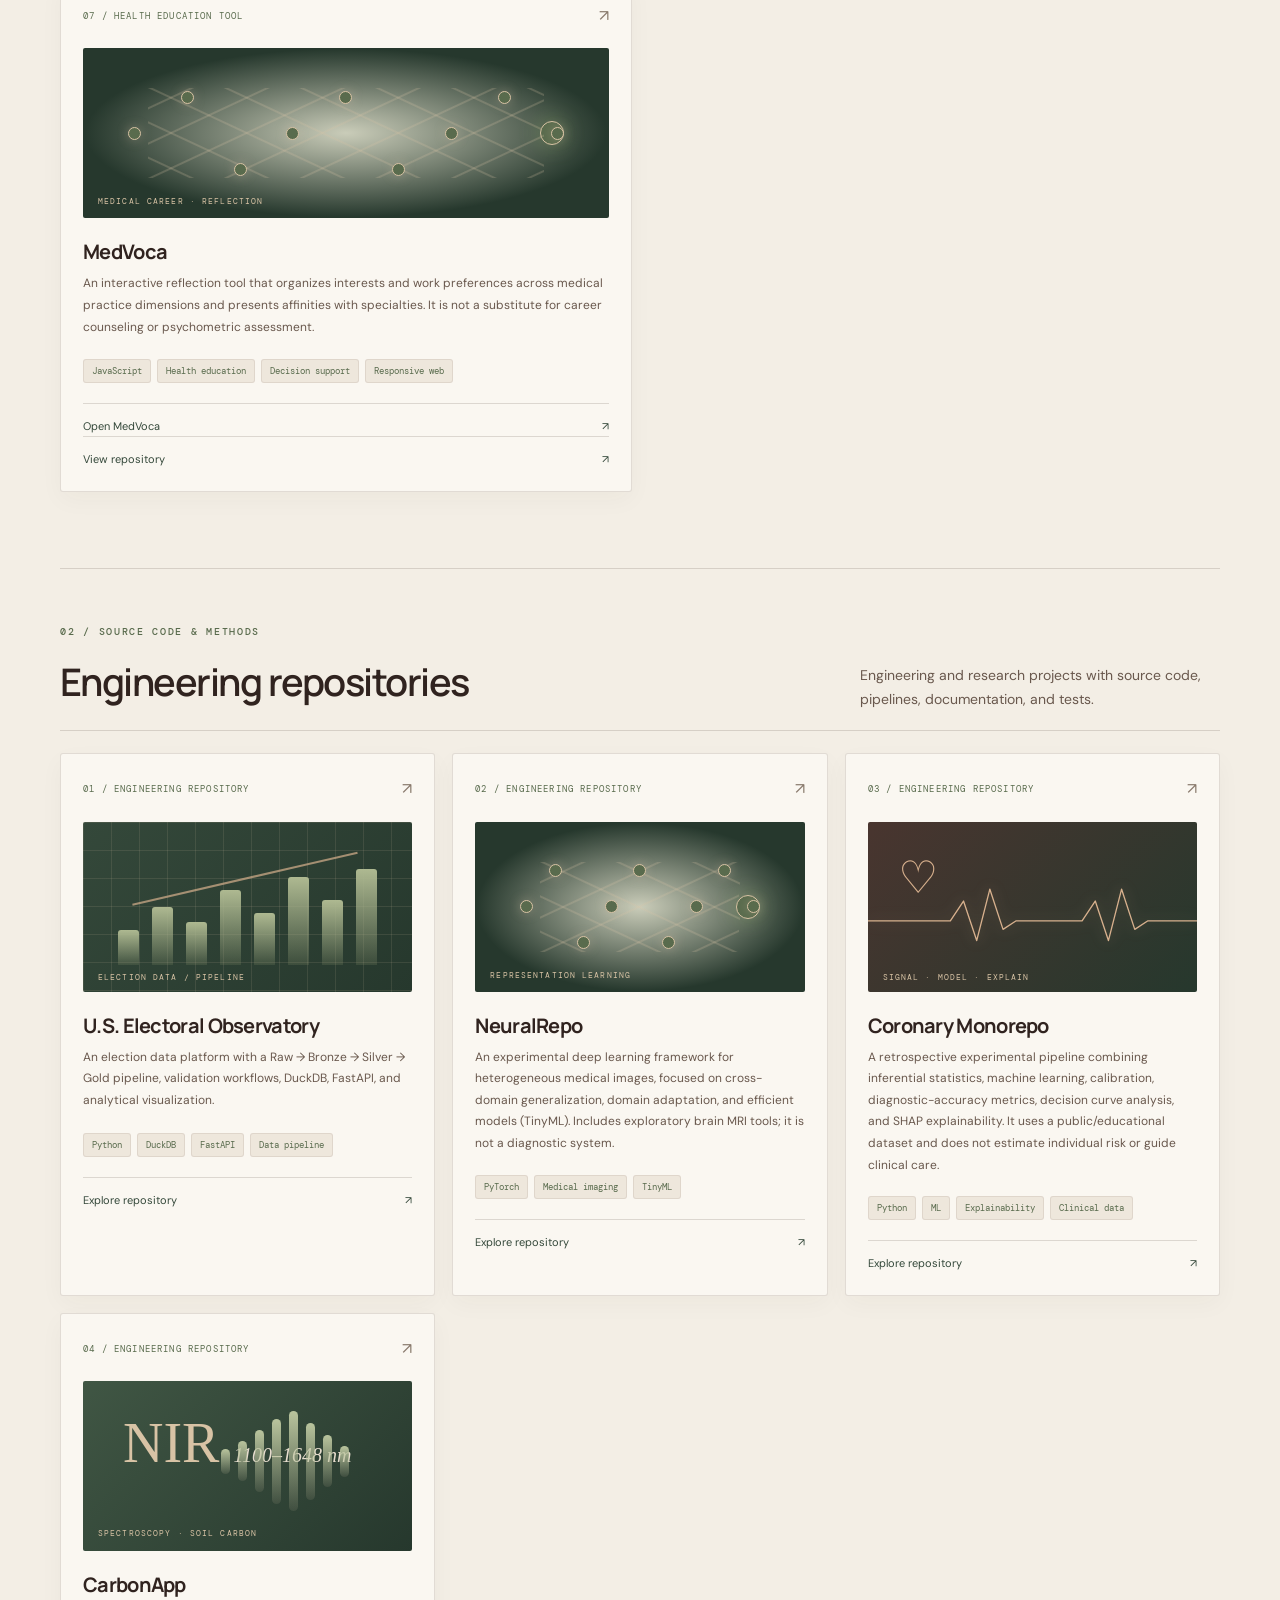
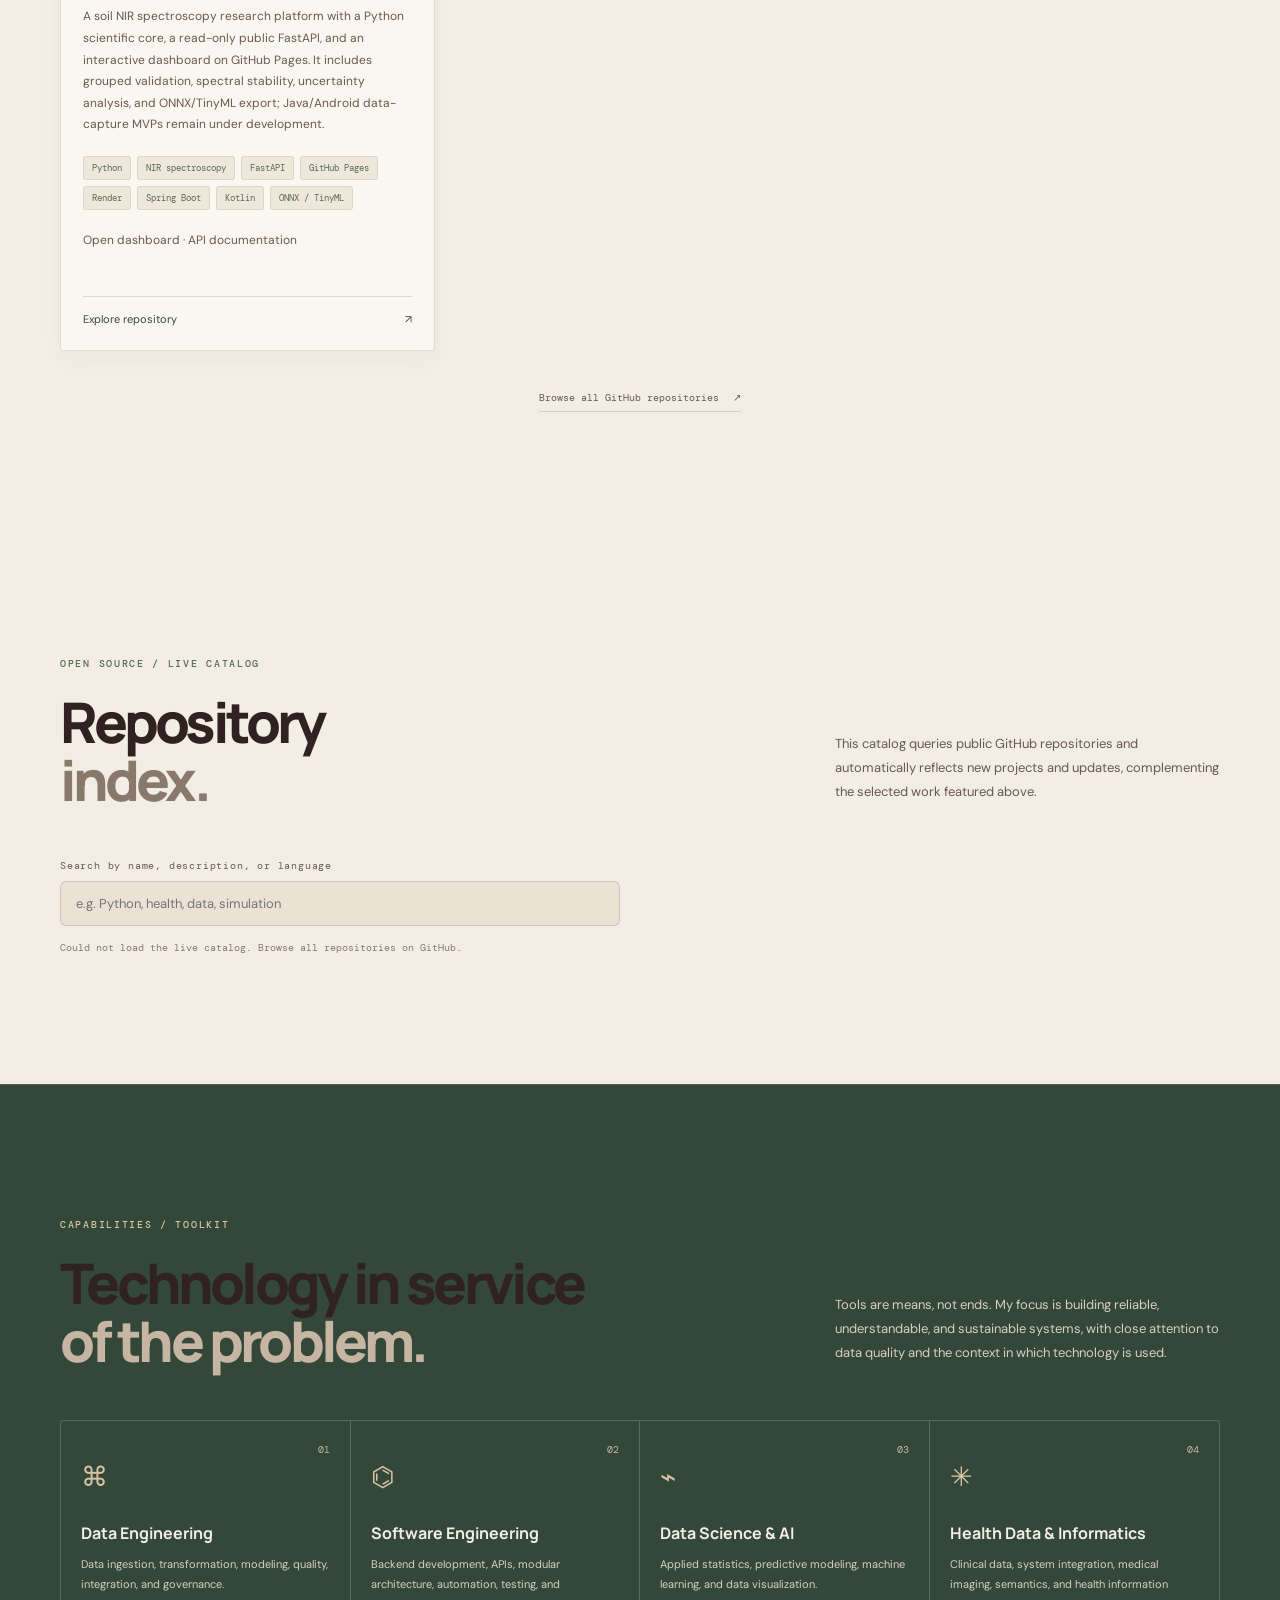
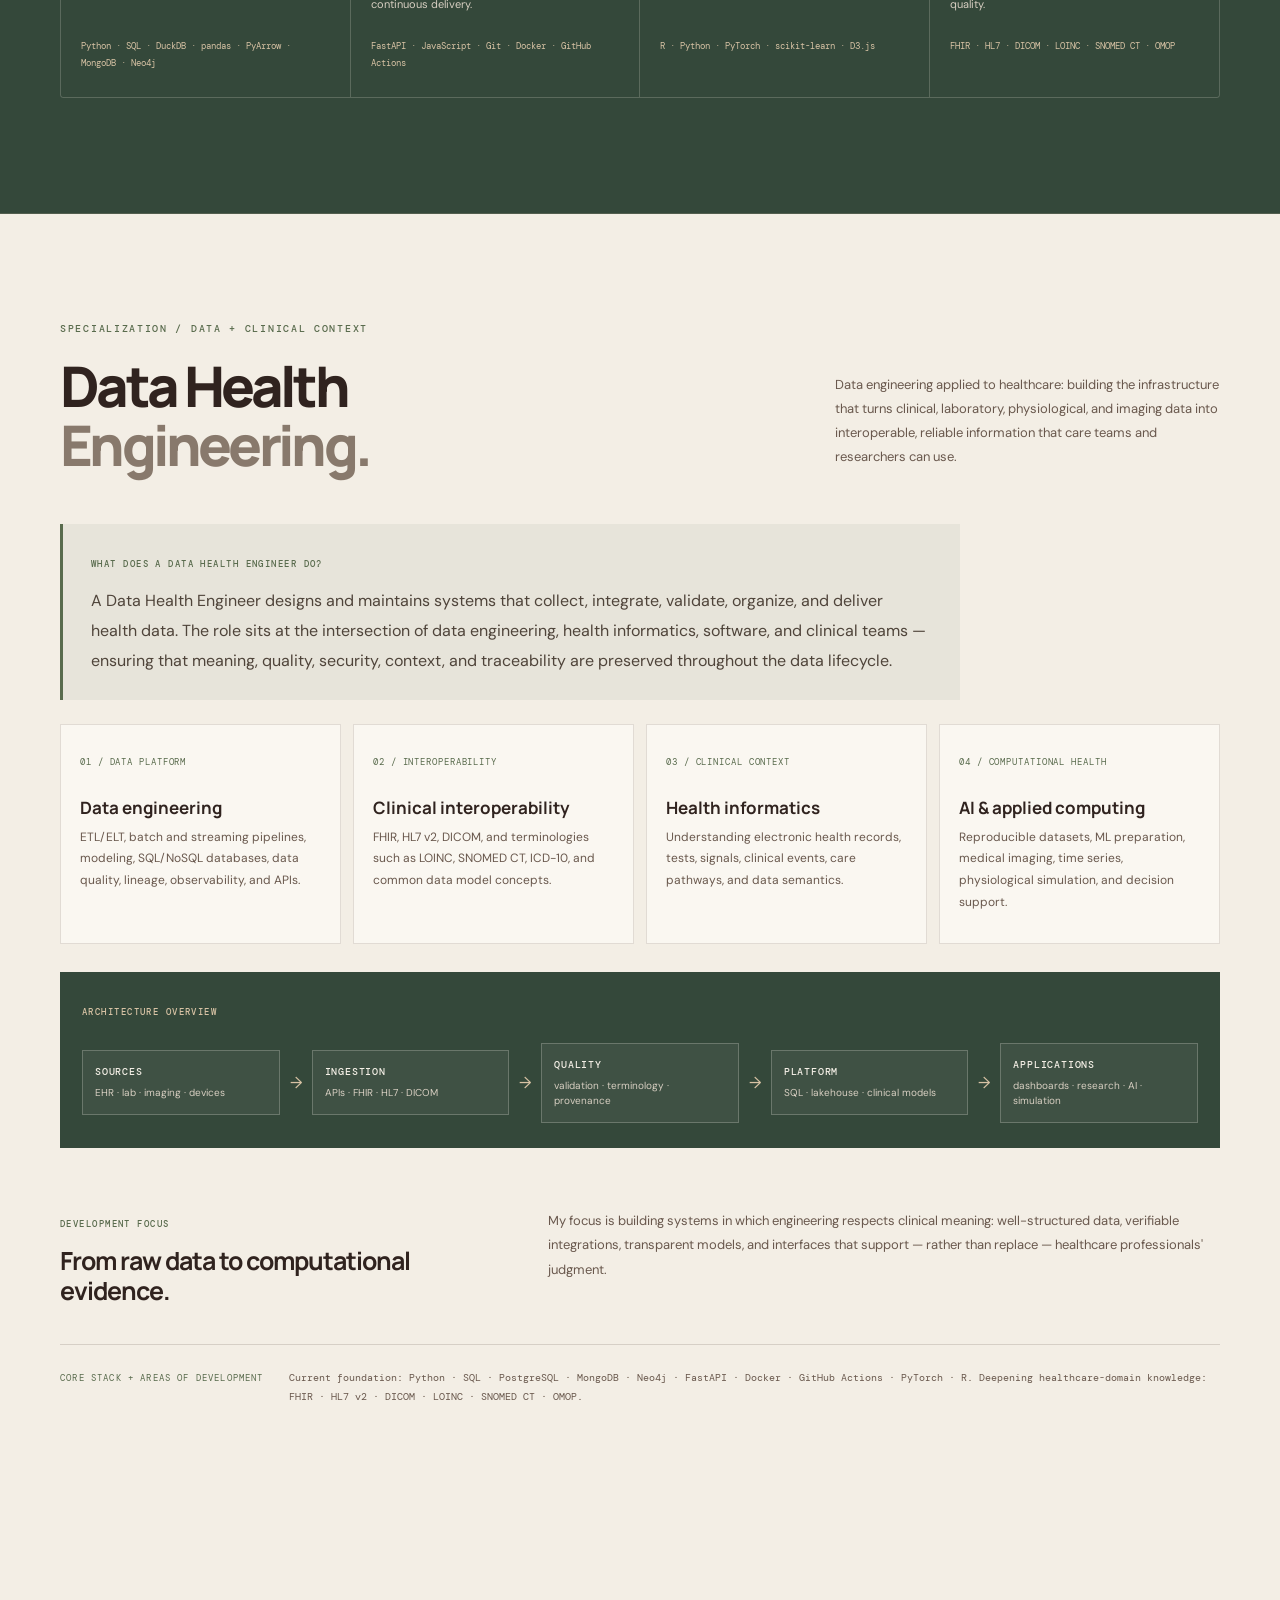
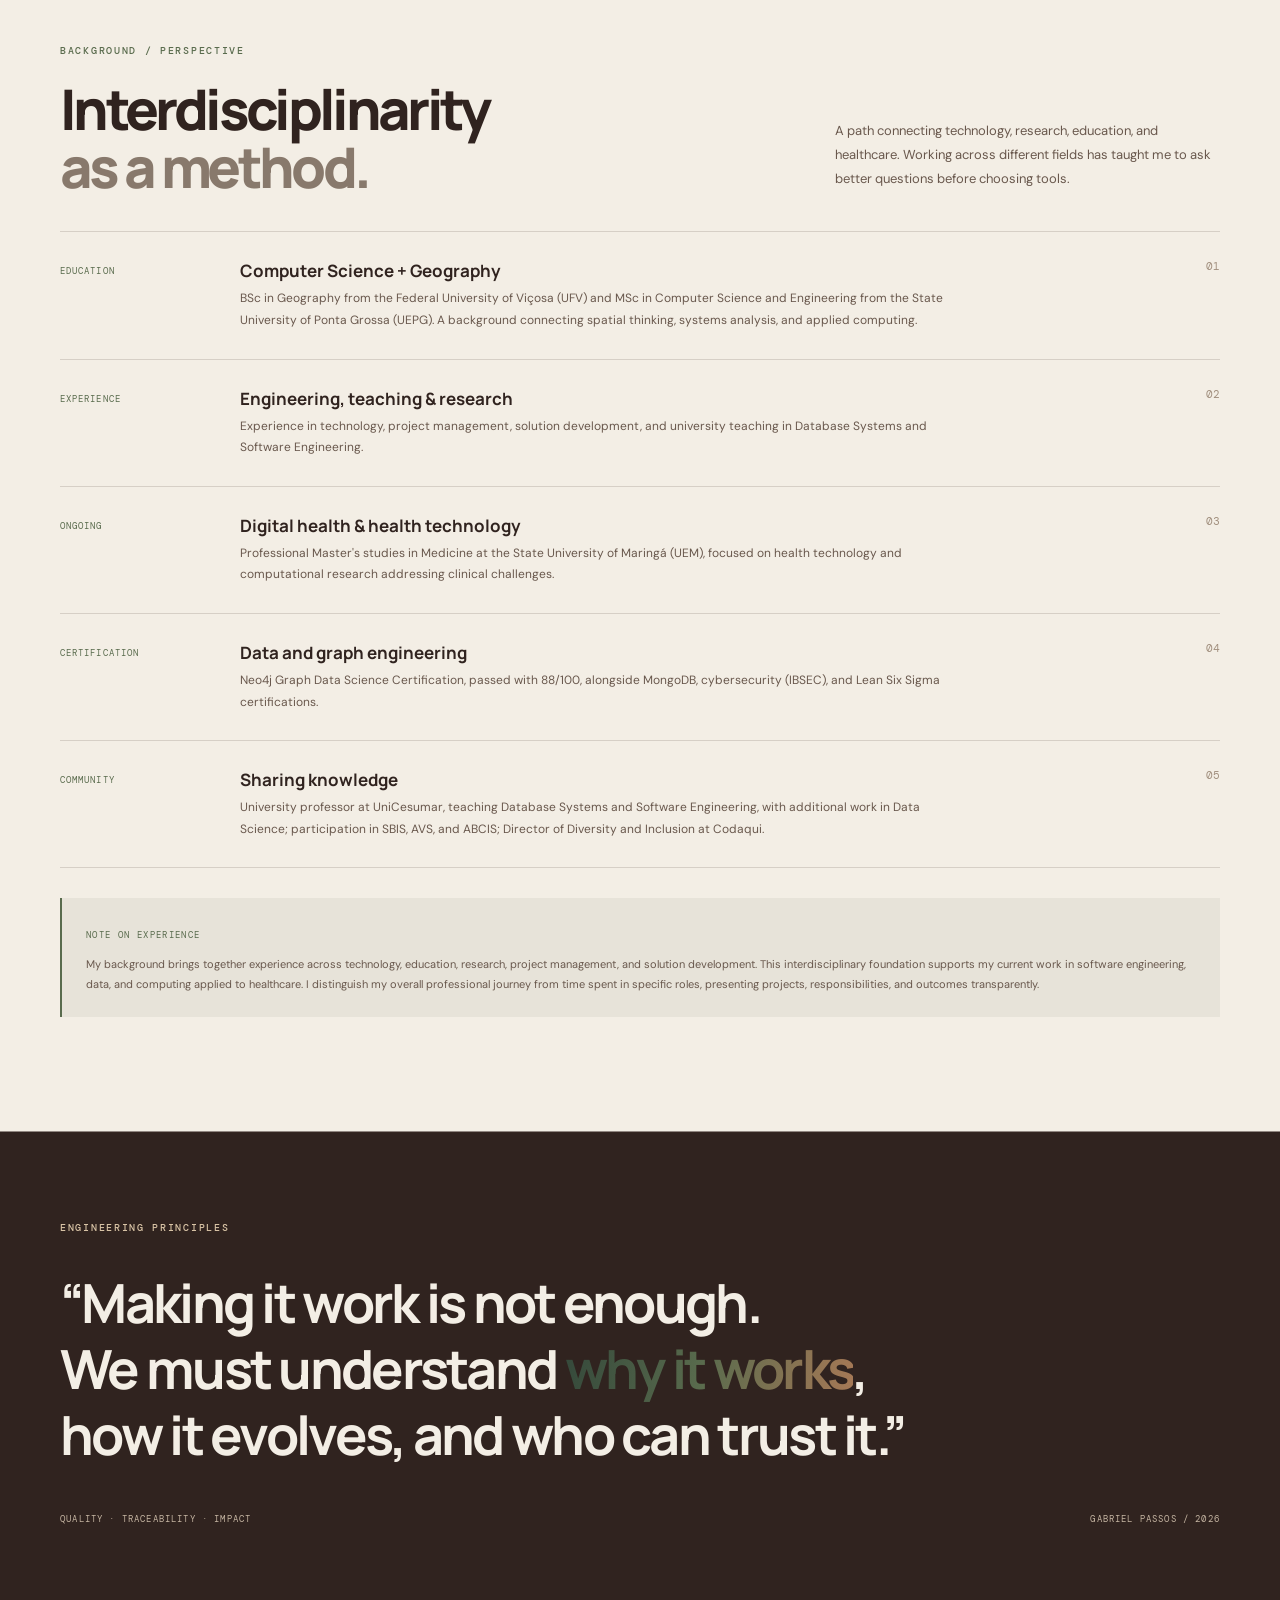
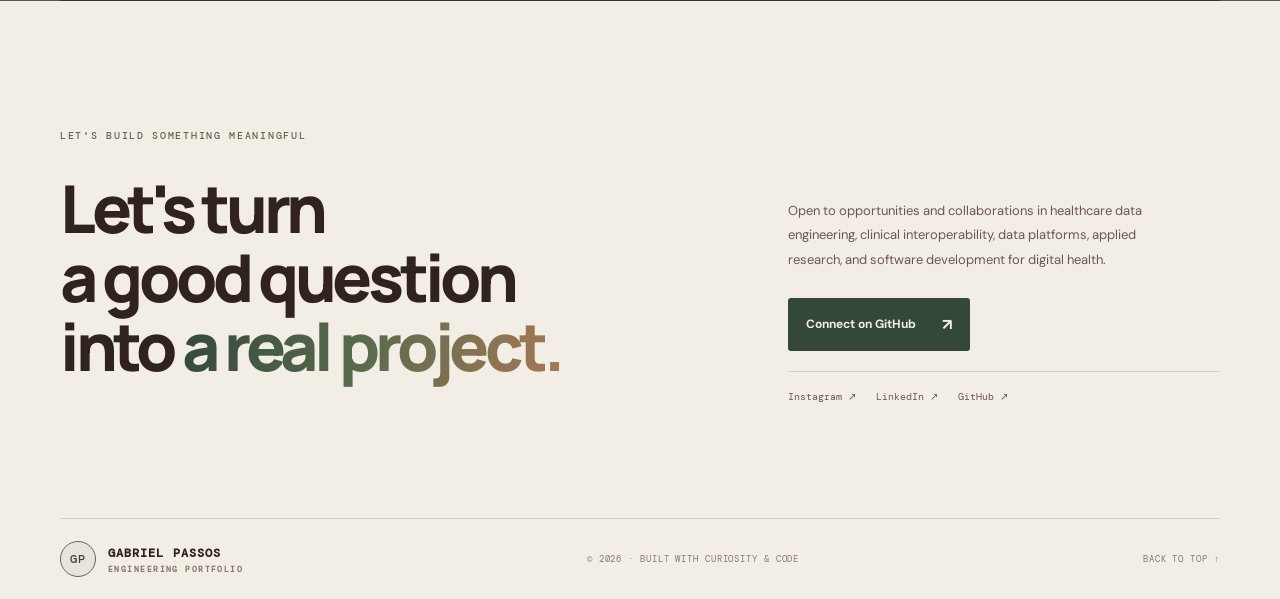
==== commit 464b0432: "Update health project portfolio descriptions" ====
--- a/portfolio/en/index.html
+++ b/portfolio/en/index.html
@@ -98,14 +98,14 @@
           <article class="project-card" data-category="health software research">
             <div class="project-top"><span class="project-type">05 / HEALTH ENGINEERING LAB</span><span class="project-arrow">↗</span></div>
             <div class="project-art art-heart"><div class="heart-pulse">♡</div><svg viewBox="0 0 500 100" role="img" aria-label="Illustrative physiological signal"><path d="M0 52 H100 L125 52 L145 22 L165 82 L185 4 L205 65 L225 52 H300 L325 52 L345 22 L365 82 L385 4 L405 65 L425 52 H500"/></svg><span class="heart-caption">PHYSIOLOGY · 3D · PERFUSION</span></div>
-            <h3>PerfusionLab</h3><p>A distributed research platform for cardiovascular surgery and extracorporeal circulation, with a Java/Spring Boot API, ODE/PDE simulations, RabbitMQ queues, PostgreSQL, and specialized workers. Educational and research prototype.</p>
+            <h3>PerfusionLab</h3><p>A distributed research platform for extracorporeal circulation: Java/Spring Boot API, ODE/PDE models, RabbitMQ queues, PostgreSQL, transactional outbox, leased workers, and asynchronous processing. Educational/research prototype; not clinically validated.</p>
             <div class="tags"><span>Python</span><span>Physiology</span><span>3D simulation</span><span>Data visualization</span></div>
             <a class="project-link" href="https://iamdatagabs.github.io/perfusion_lab/frontend/workbench.html" target="_blank" rel="noreferrer">Open computational workbench <b>↗</b></a><a class="project-link" href="https://github.com/iamdatagabs/perfusion_lab" target="_blank" rel="noreferrer">View repository <b>↗</b></a>
           </article>
           <article class="project-card" data-category="health research software">
             <div class="project-top"><span class="project-type">06 / HEALTH COMPUTING LAB</span><span class="project-arrow">↗</span></div>
             <div class="project-art art-neural"><div class="neural-net"><i></i><i></i><i></i><i></i><i></i><i></i><i></i><i></i><i></i><b></b></div><span class="neural-caption">SPLEEN · PHYSIOLOGY · MODELING</span></div>
-            <h3>SPLEEN</h3><p>An experimental computational-physiology environment for exploring splanchnic hemodynamics, portal pressure, regional perfusion, uncertainty, and interactive 3D spleen visualization. Outputs are reduced-order research models, not anatomical measurements or clinical tools.</p>
+            <h3>SPLEEN</h3><p>An experimental computational-physiology environment with regional arterial compartments, portal pressure, flow balances, sensitivity and uncertainty analysis, and a parametric 3D spleen visualization. A reduced-order research model—not segmented anatomy, spatial CFD, or a clinical tool.</p>
             <div class="tags"><span>Python</span><span>Mathematical modeling</span><span>3D</span><span>Physiology</span></div>
             <a class="project-link" href="https://iamdatagabs.github.io/spleen/" target="_blank" rel="noreferrer">Open interactive simulation <b>↗</b></a><a class="project-link" href="https://github.com/iamdatagabs/spleen" target="_blank" rel="noreferrer">View repository <b>↗</b></a>
           </article>
@@ -132,14 +132,14 @@
           <article class="project-card" data-category="health research">
             <div class="project-top"><span class="project-type">02 / ENGINEERING REPOSITORY</span><span class="project-arrow">↗</span></div>
             <div class="project-art art-neural"><div class="neural-net"><i></i><i></i><i></i><i></i><i></i><i></i><i></i><i></i><i></i><b></b></div><span class="neural-caption">REPRESENTATION LEARNING</span></div>
-            <h3>NeuralRepo</h3><p>Experimental deep learning research on heterogeneous medical images, focused on generalization, TinyML, and domain adaptation.</p>
+            <h3>NeuralRepo</h3><p>An experimental deep learning framework for heterogeneous medical images, focused on cross-domain generalization, domain adaptation, and efficient models (TinyML). Includes exploratory brain MRI tools; it is not a diagnostic system.</p>
             <div class="tags"><span>PyTorch</span><span>Medical imaging</span><span>TinyML</span></div>
             <a class="project-link" href="https://github.com/iamdatagabs/neuralrepo" target="_blank" rel="noreferrer">Explore repository <b>↗</b></a>
           </article>
           <article class="project-card" data-category="health data research">
             <div class="project-top"><span class="project-type">03 / ENGINEERING REPOSITORY</span><span class="project-arrow">↗</span></div>
             <div class="project-art art-heart"><div class="heart-pulse">♡</div><svg viewBox="0 0 500 100" role="img" aria-label="Illustrative cardiovascular signal"><path d="M0 52 H100 L125 52 L145 22 L165 82 L185 4 L205 65 L225 52 H300 L325 52 L345 22 L365 82 L385 4 L405 65 L425 52 H500"/></svg><span class="heart-caption">SIGNAL · MODEL · EXPLAIN</span></div>
-            <h3>Coronary Monorepo</h3><p>A cardiovascular analysis pipeline combining clinical statistics, machine learning, calibration, diagnostic metrics, and explainability.</p>
+            <h3>Coronary Monorepo</h3><p>A retrospective experimental pipeline combining inferential statistics, machine learning, calibration, diagnostic-accuracy metrics, decision curve analysis, and SHAP explainability. It uses a public/educational dataset and does not estimate individual risk or guide clinical care.</p>
             <div class="tags"><span>Python</span><span>ML</span><span>Explainability</span><span>Clinical data</span></div>
             <a class="project-link" href="https://github.com/iamdatagabs/coronary_monorepo" target="_blank" rel="noreferrer">Explore repository <b>↗</b></a>
           </article>
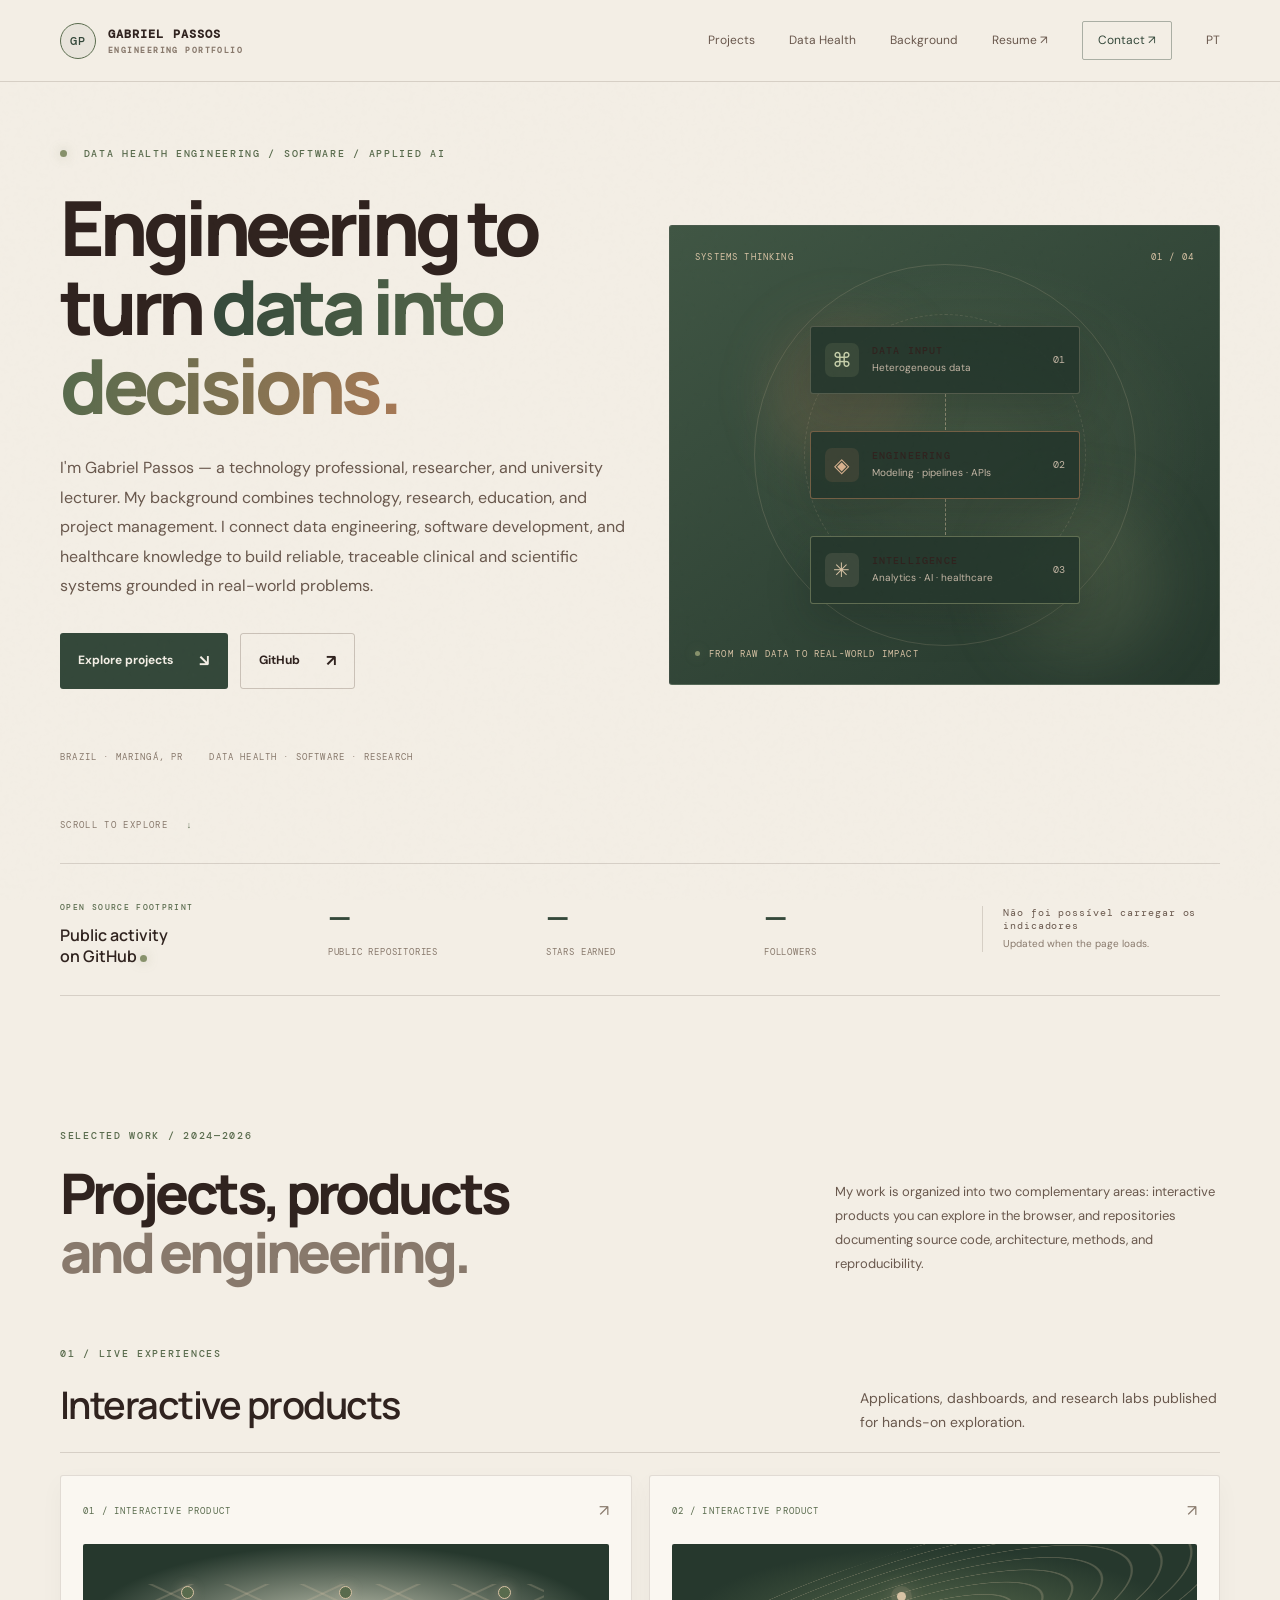
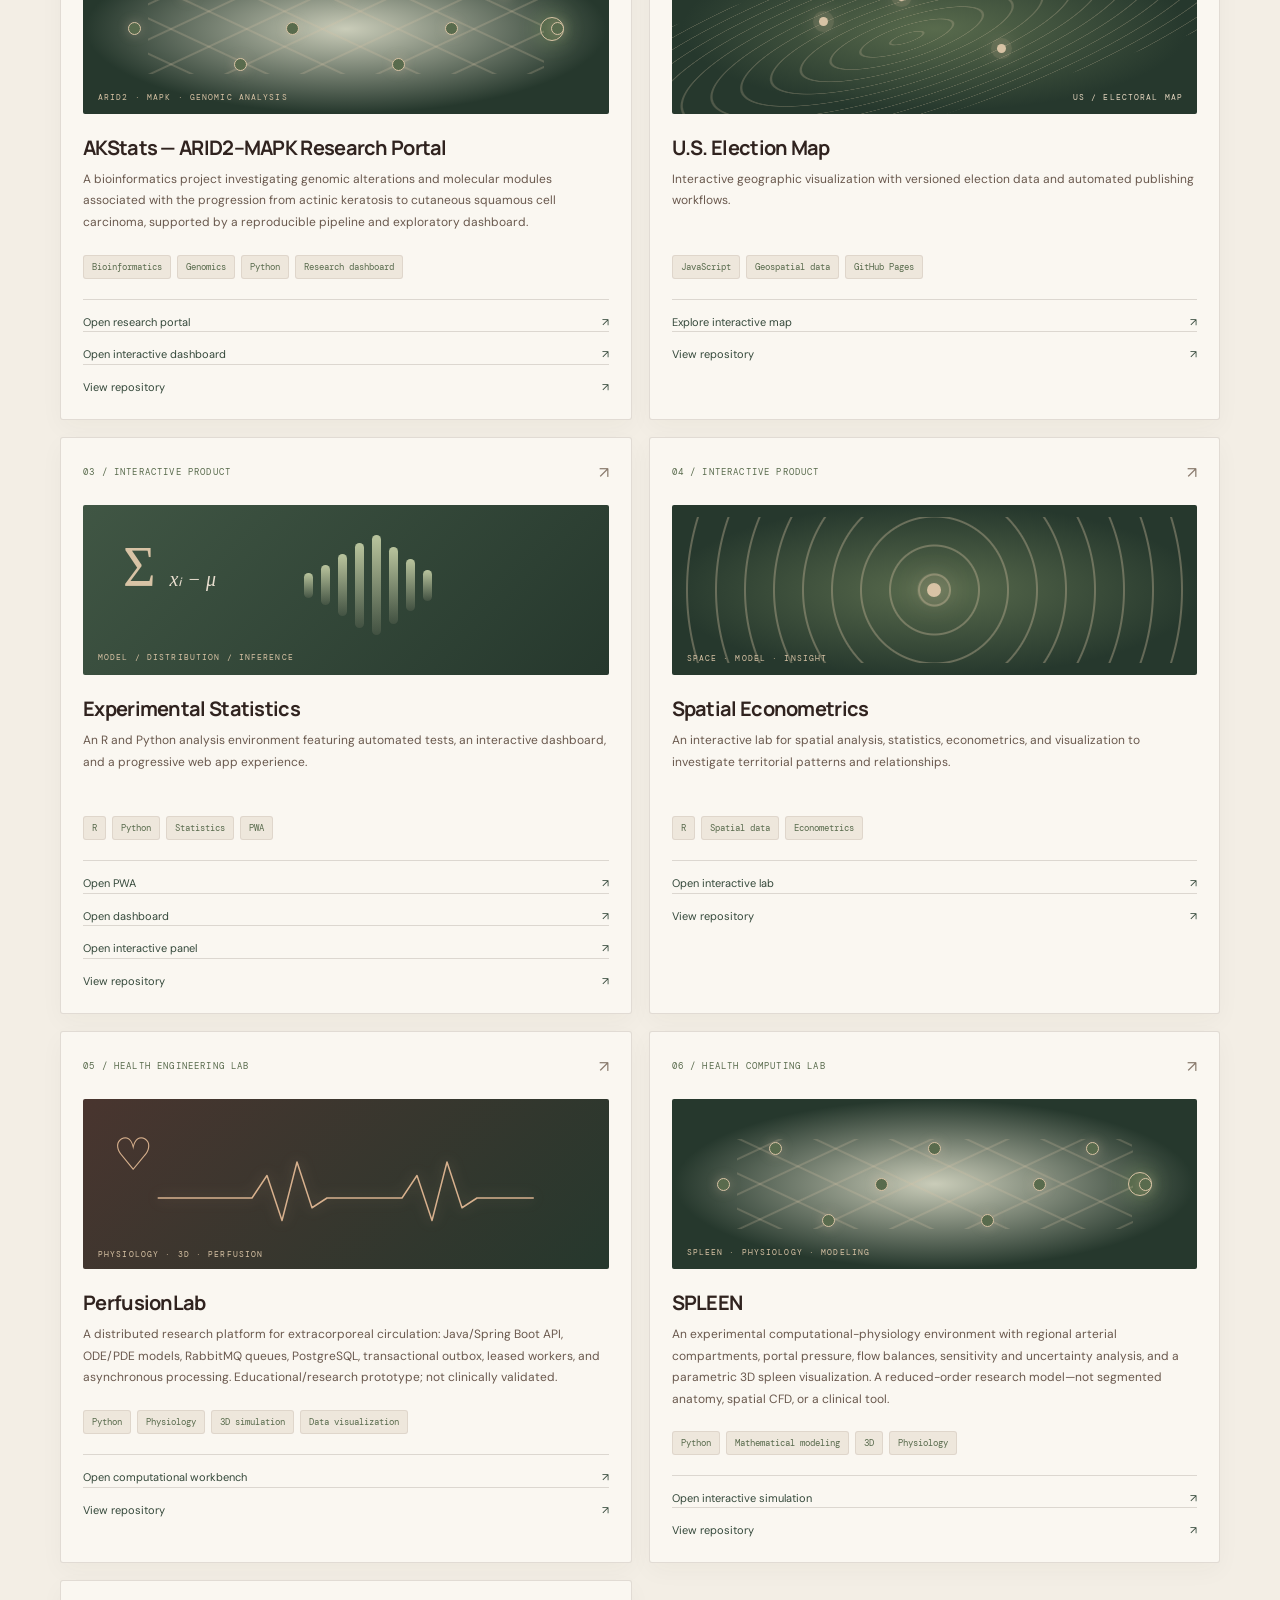
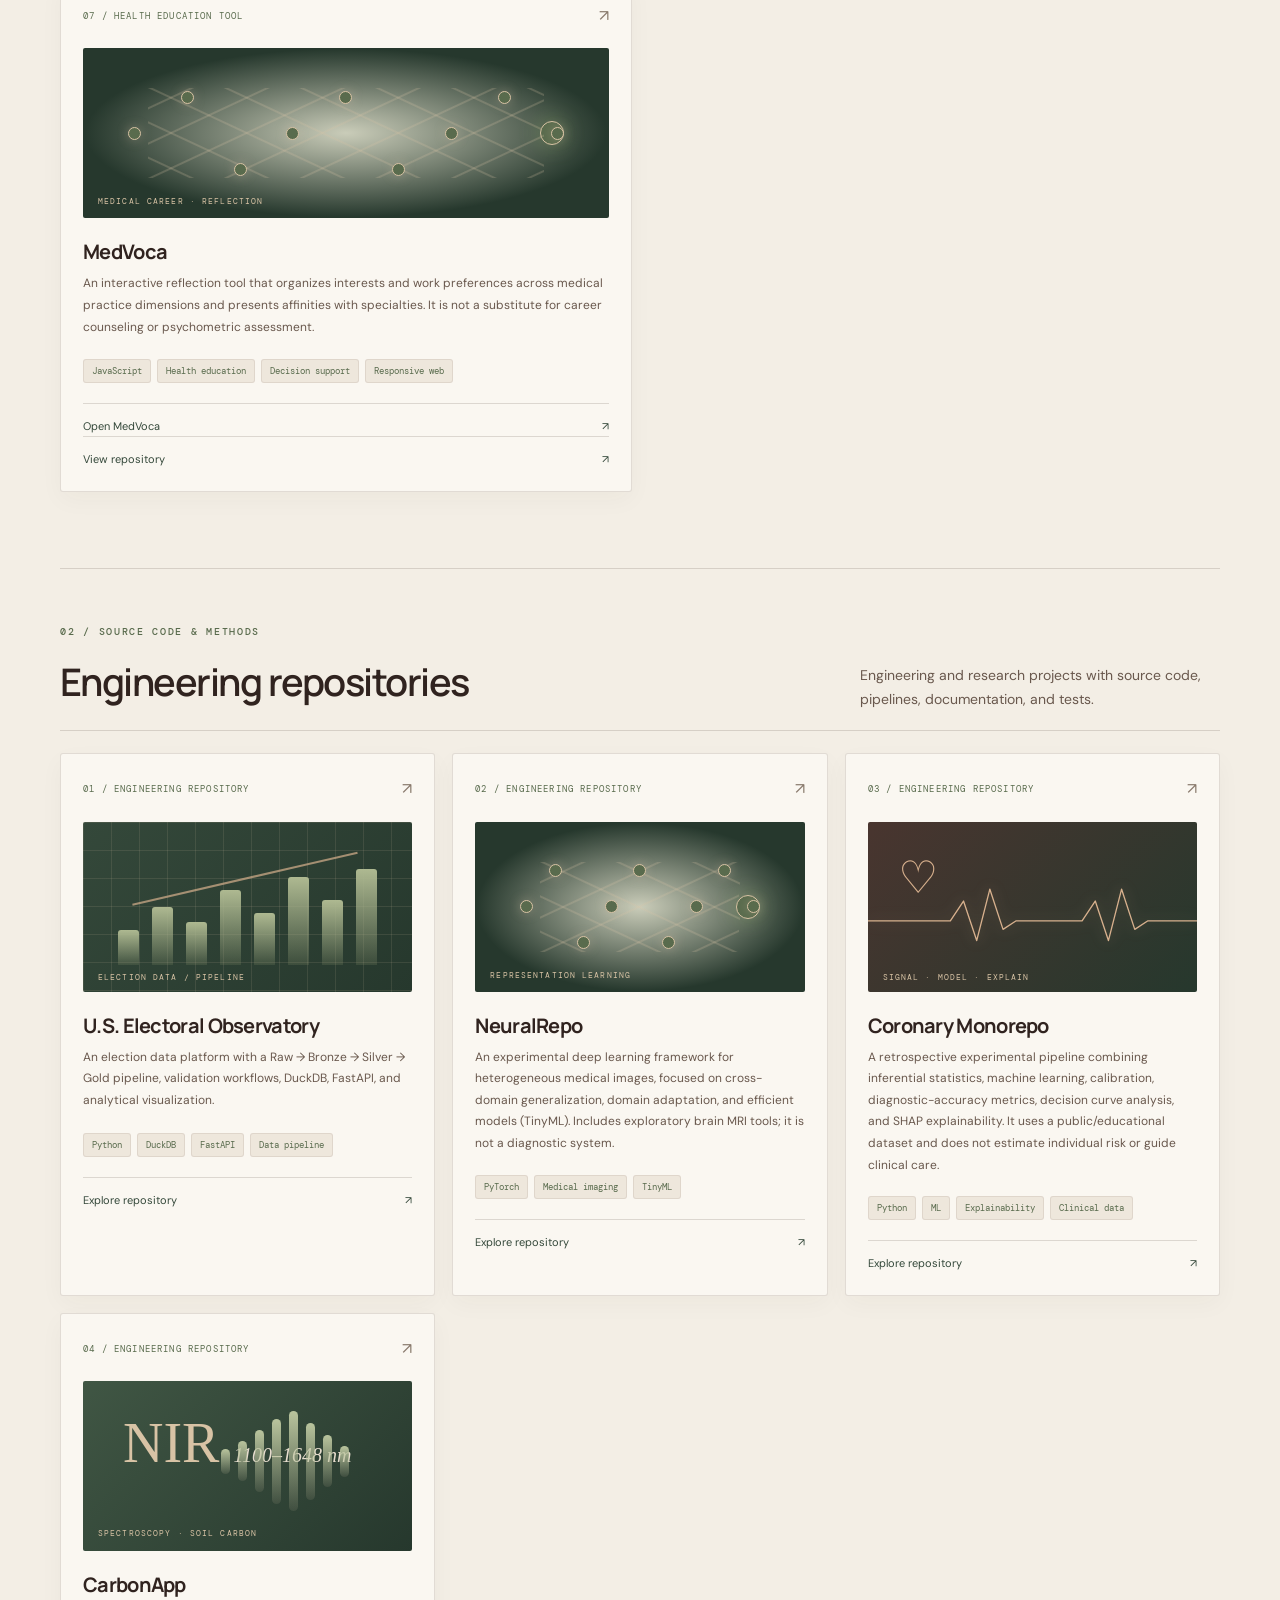
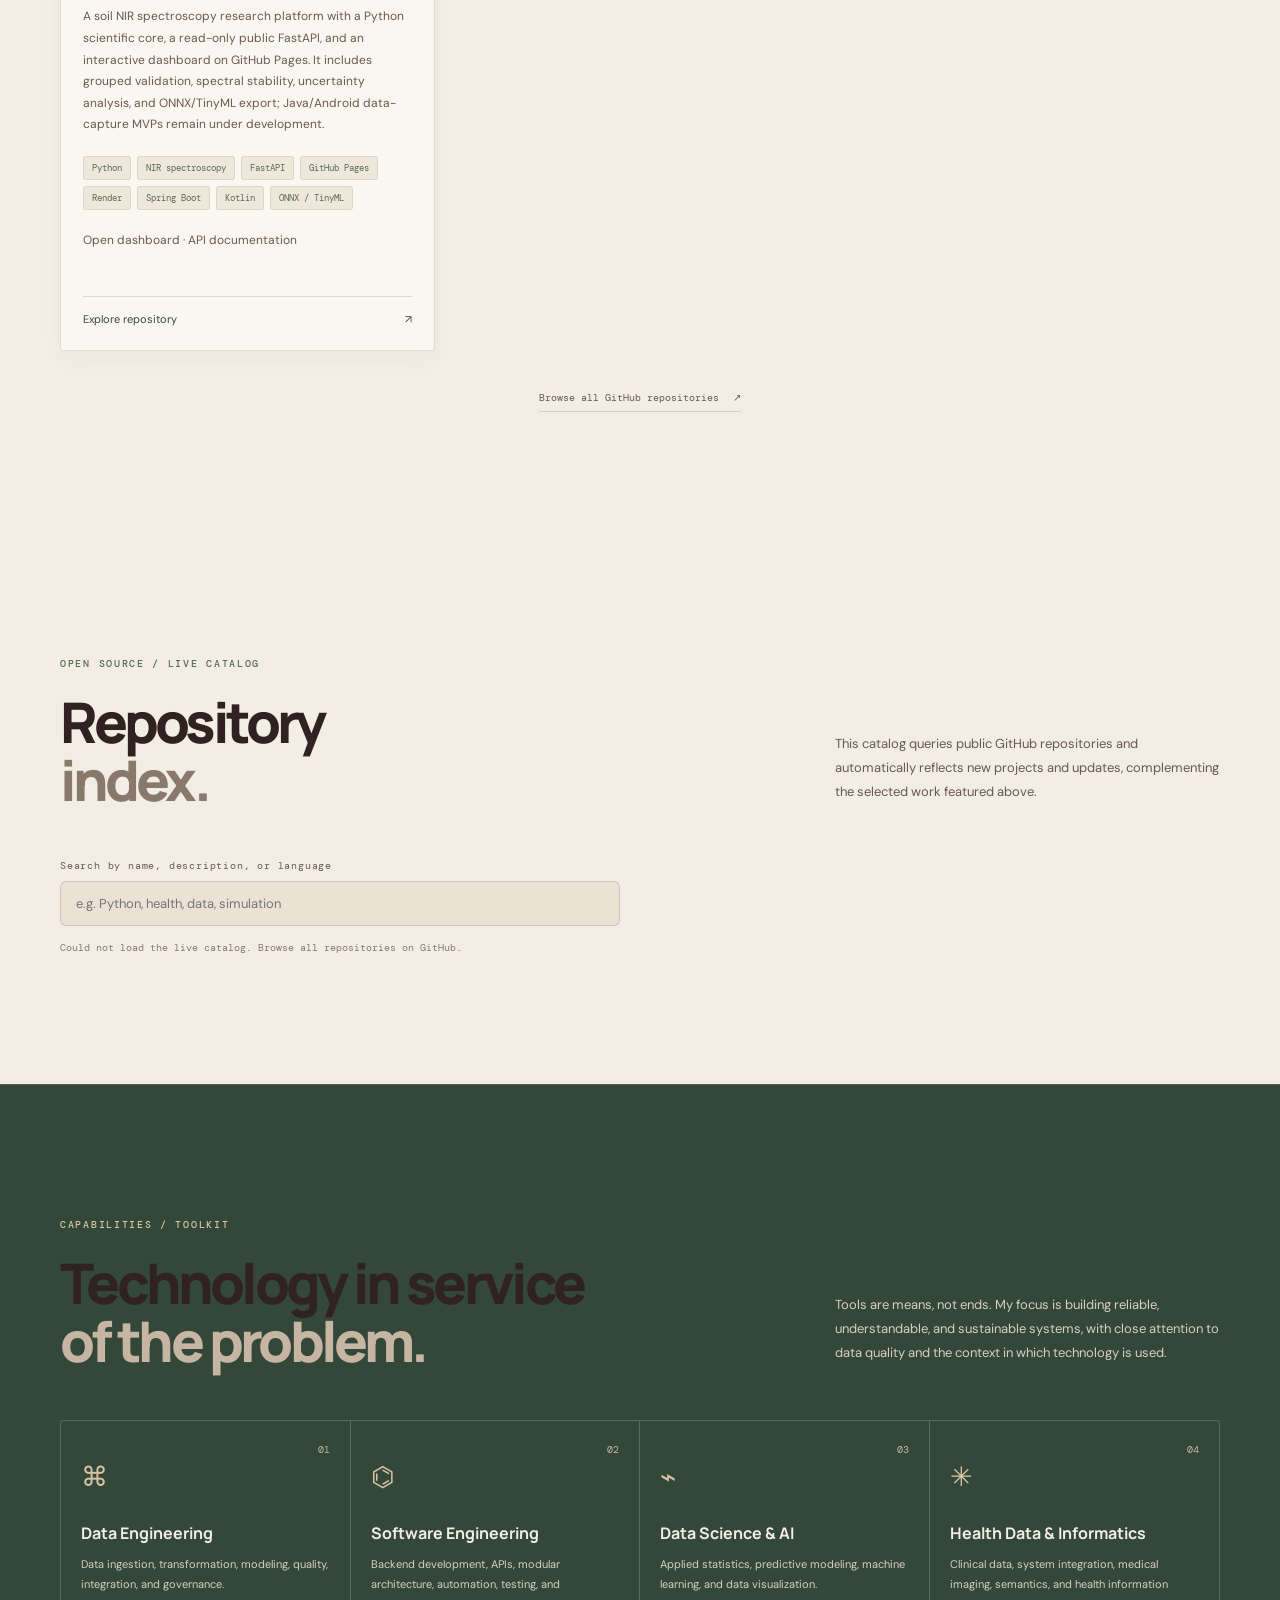
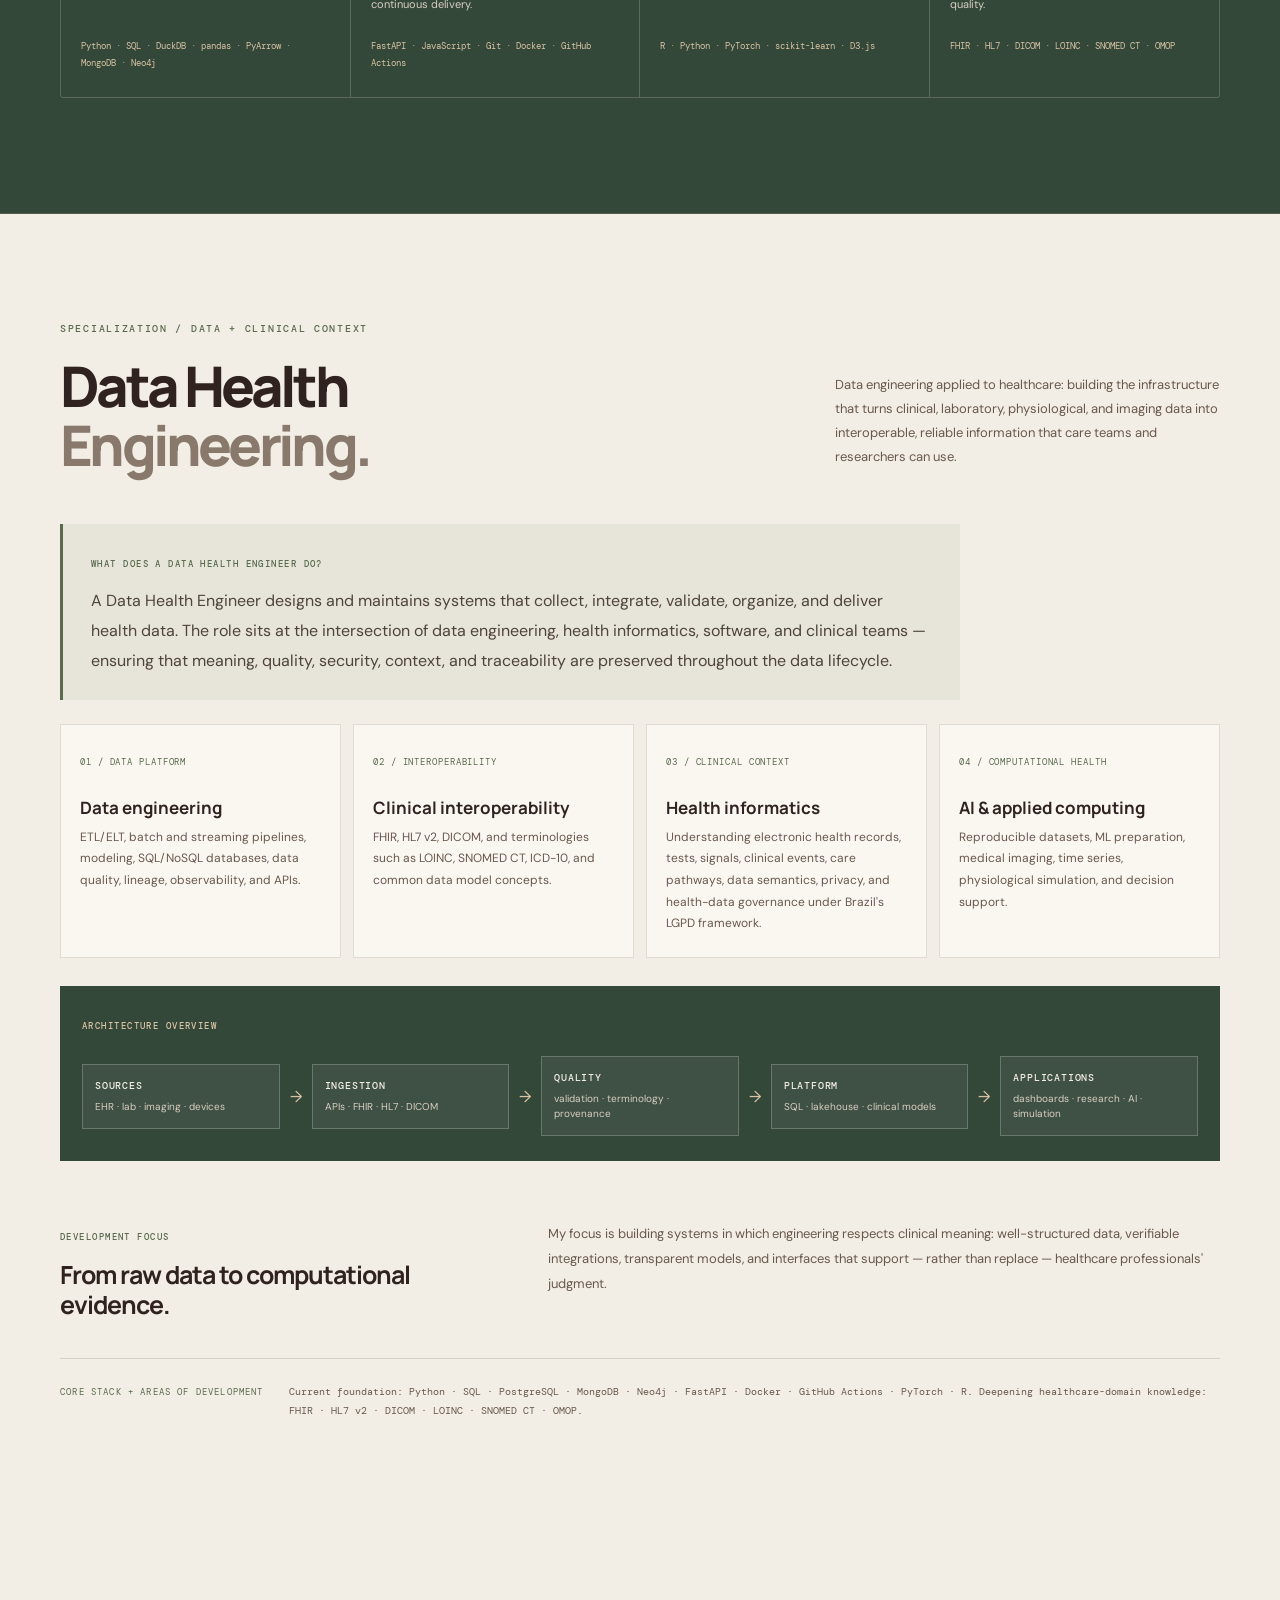
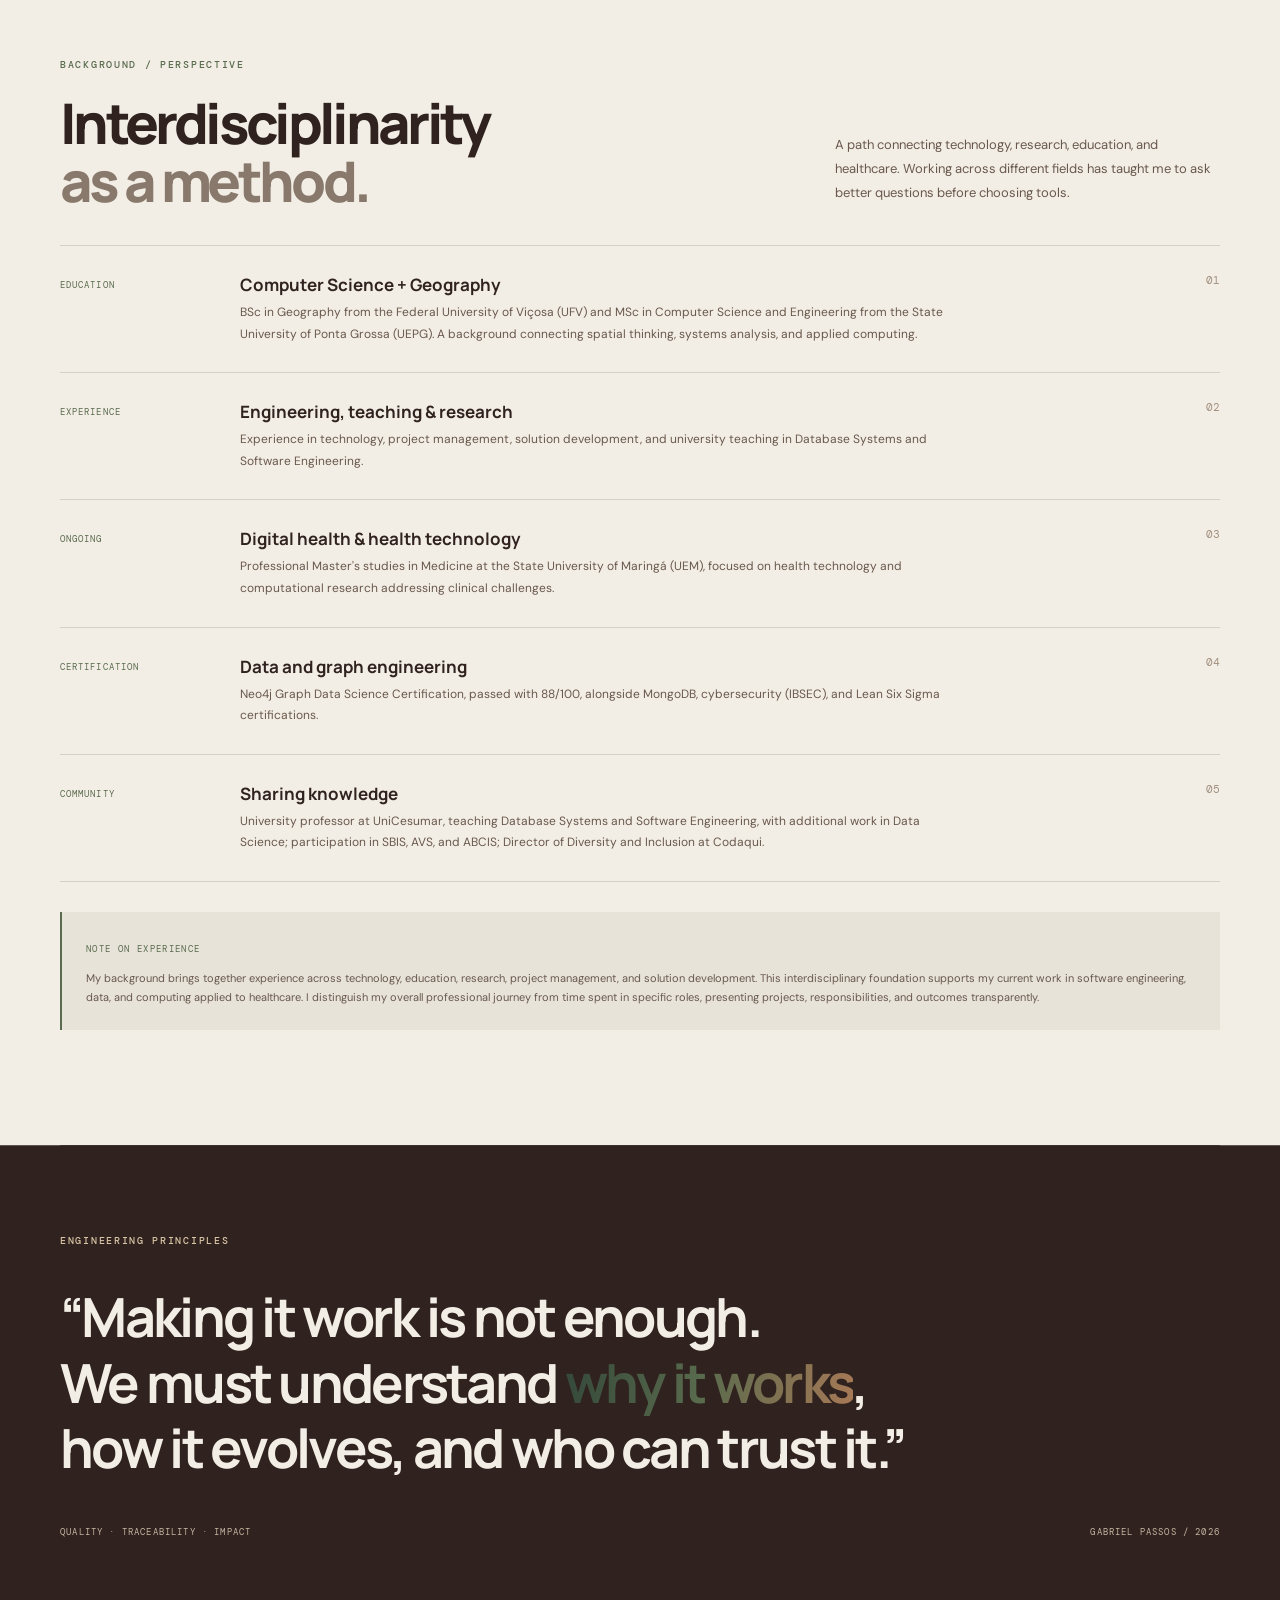
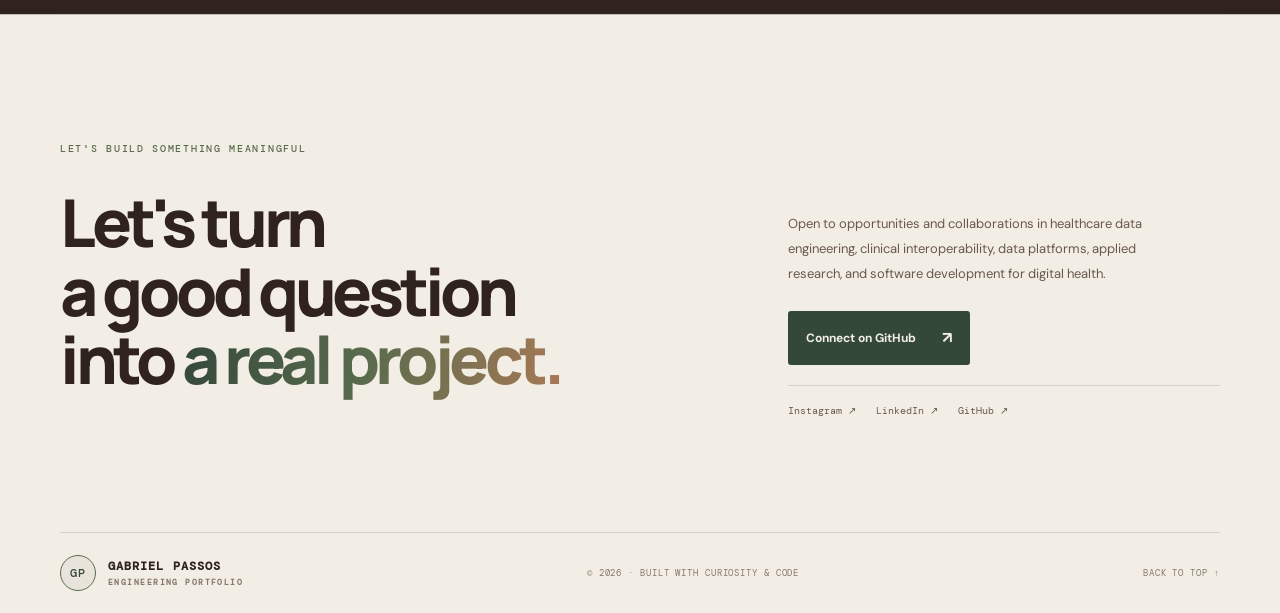
==== commit 8a1f9fe3: "Clarify health data privacy and governance expertise" ====
--- a/portfolio/en/index.html
+++ b/portfolio/en/index.html
@@ -186,7 +186,7 @@
       <div class="health-pillars">
         <article><span>01 / DATA PLATFORM</span><h3>Data engineering</h3><p>ETL/ELT, batch and streaming pipelines, modeling, SQL/NoSQL databases, data quality, lineage, observability, and APIs.</p></article>
         <article><span>02 / INTEROPERABILITY</span><h3>Clinical interoperability</h3><p>FHIR, HL7 v2, DICOM, and terminologies such as LOINC, SNOMED CT, ICD-10, and common data model concepts.</p></article>
-        <article><span>03 / CLINICAL CONTEXT</span><h3>Health informatics</h3><p>Understanding electronic health records, tests, signals, clinical events, care pathways, and data semantics.</p></article>
+        <article><span>03 / CLINICAL CONTEXT</span><h3>Health informatics</h3><p>Understanding electronic health records, tests, signals, clinical events, care pathways, data semantics, privacy, and health-data governance under Brazil's LGPD framework.</p></article>
         <article><span>04 / COMPUTATIONAL HEALTH</span><h3>AI & applied computing</h3><p>Reproducible datasets, ML preparation, medical imaging, time series, physiological simulation, and decision support.</p></article>
       </div>
       <div class="health-architecture">
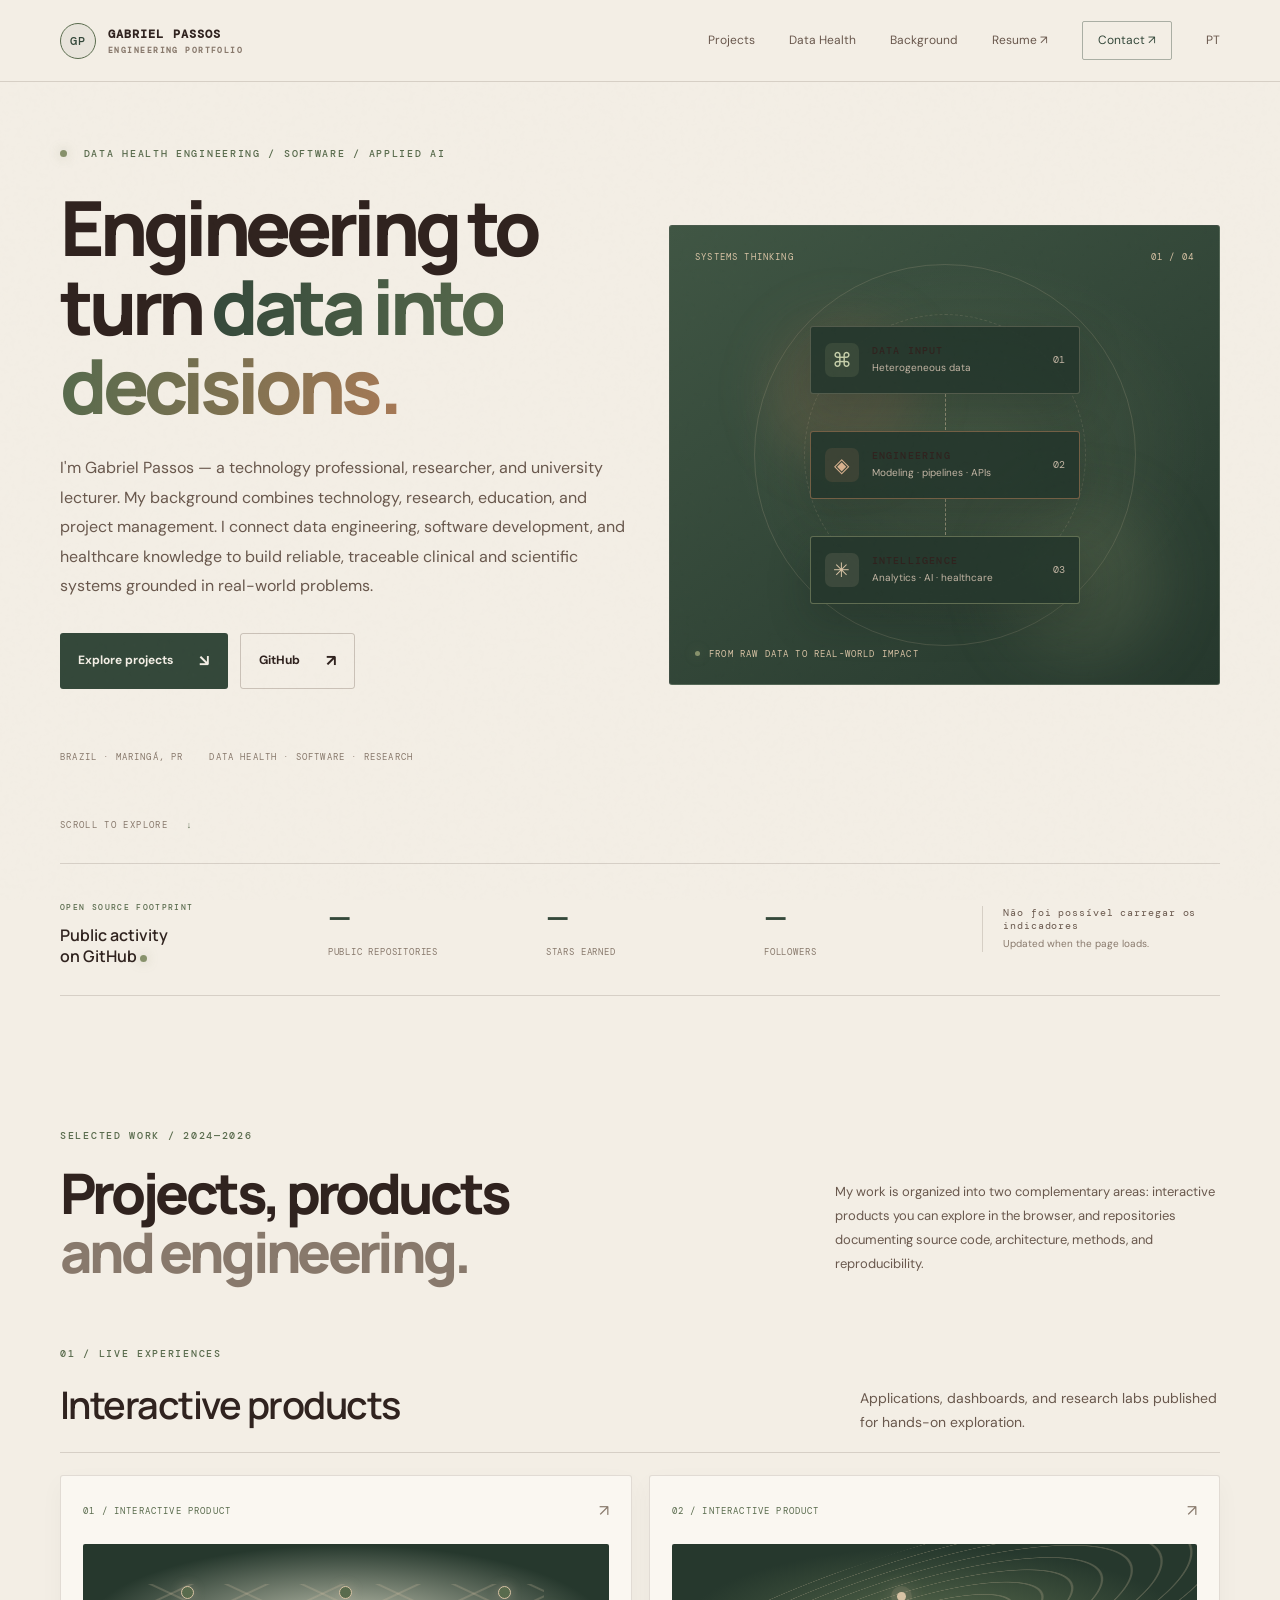
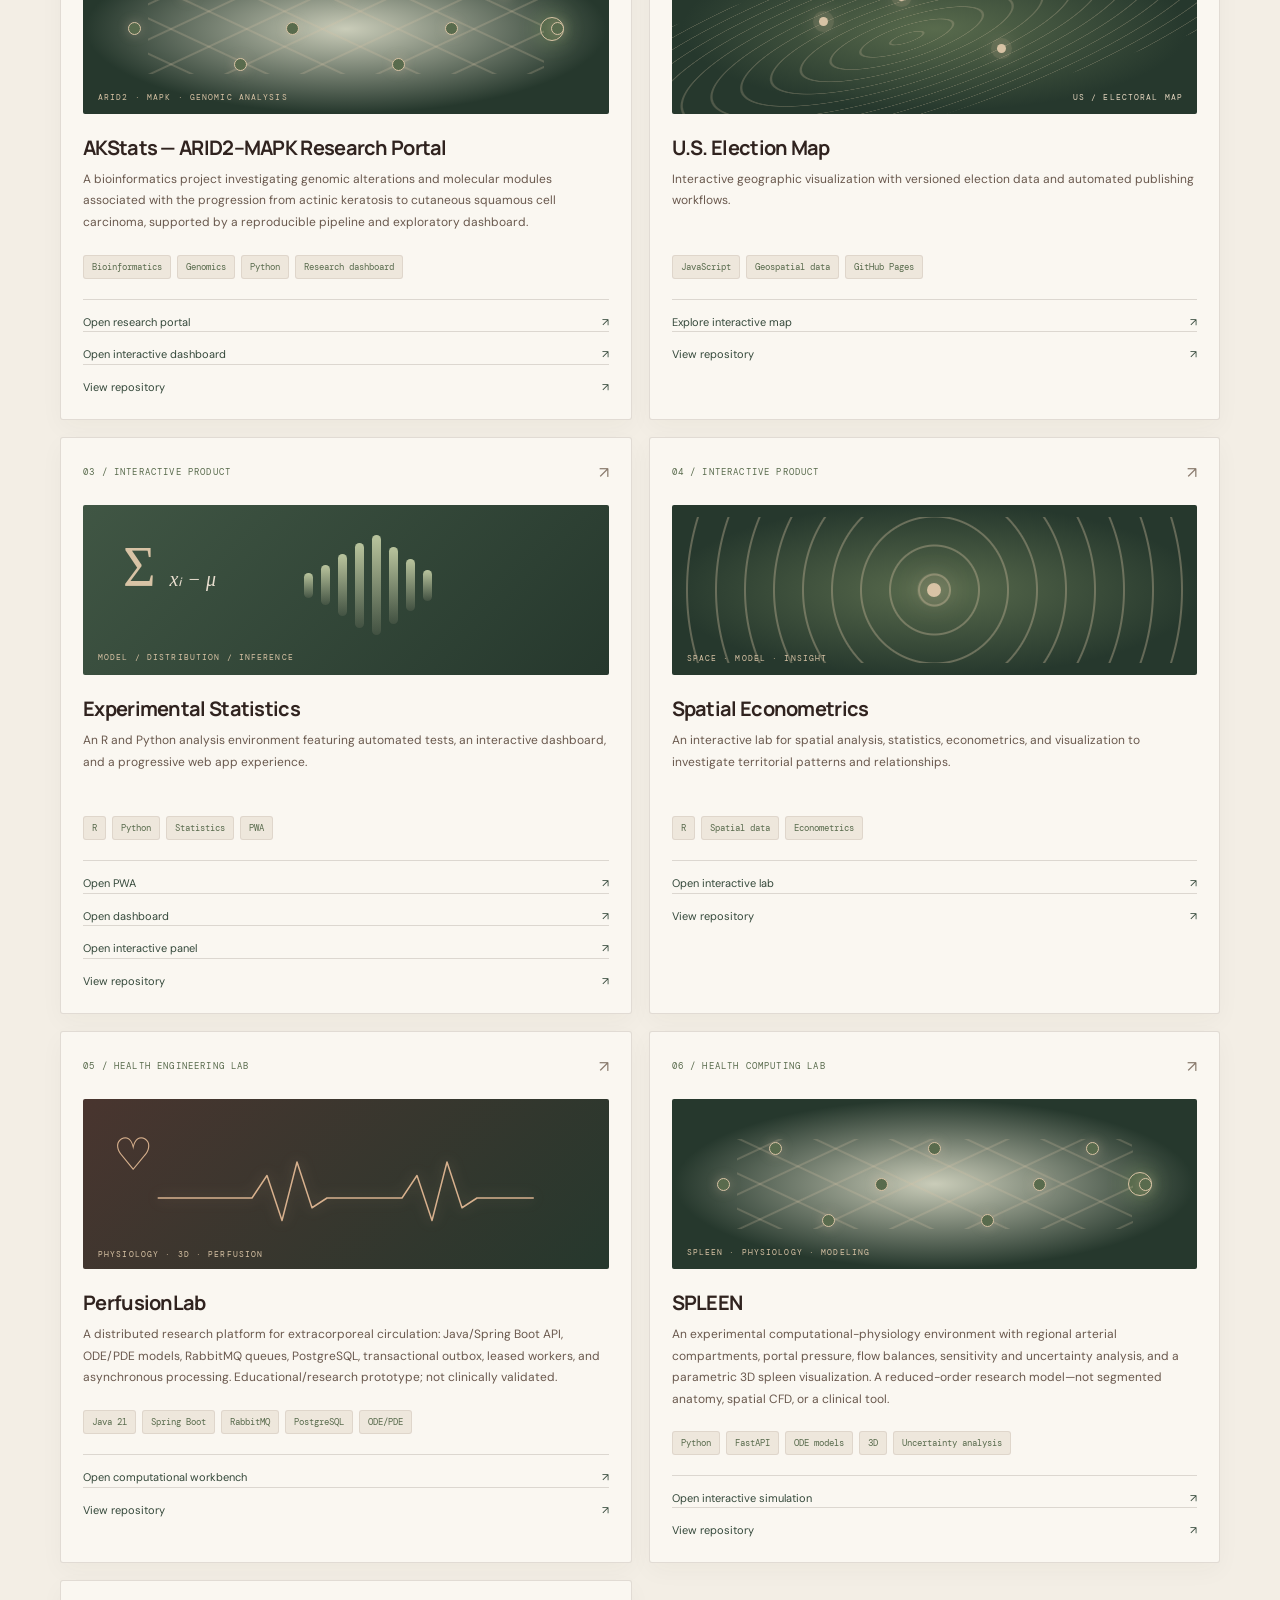
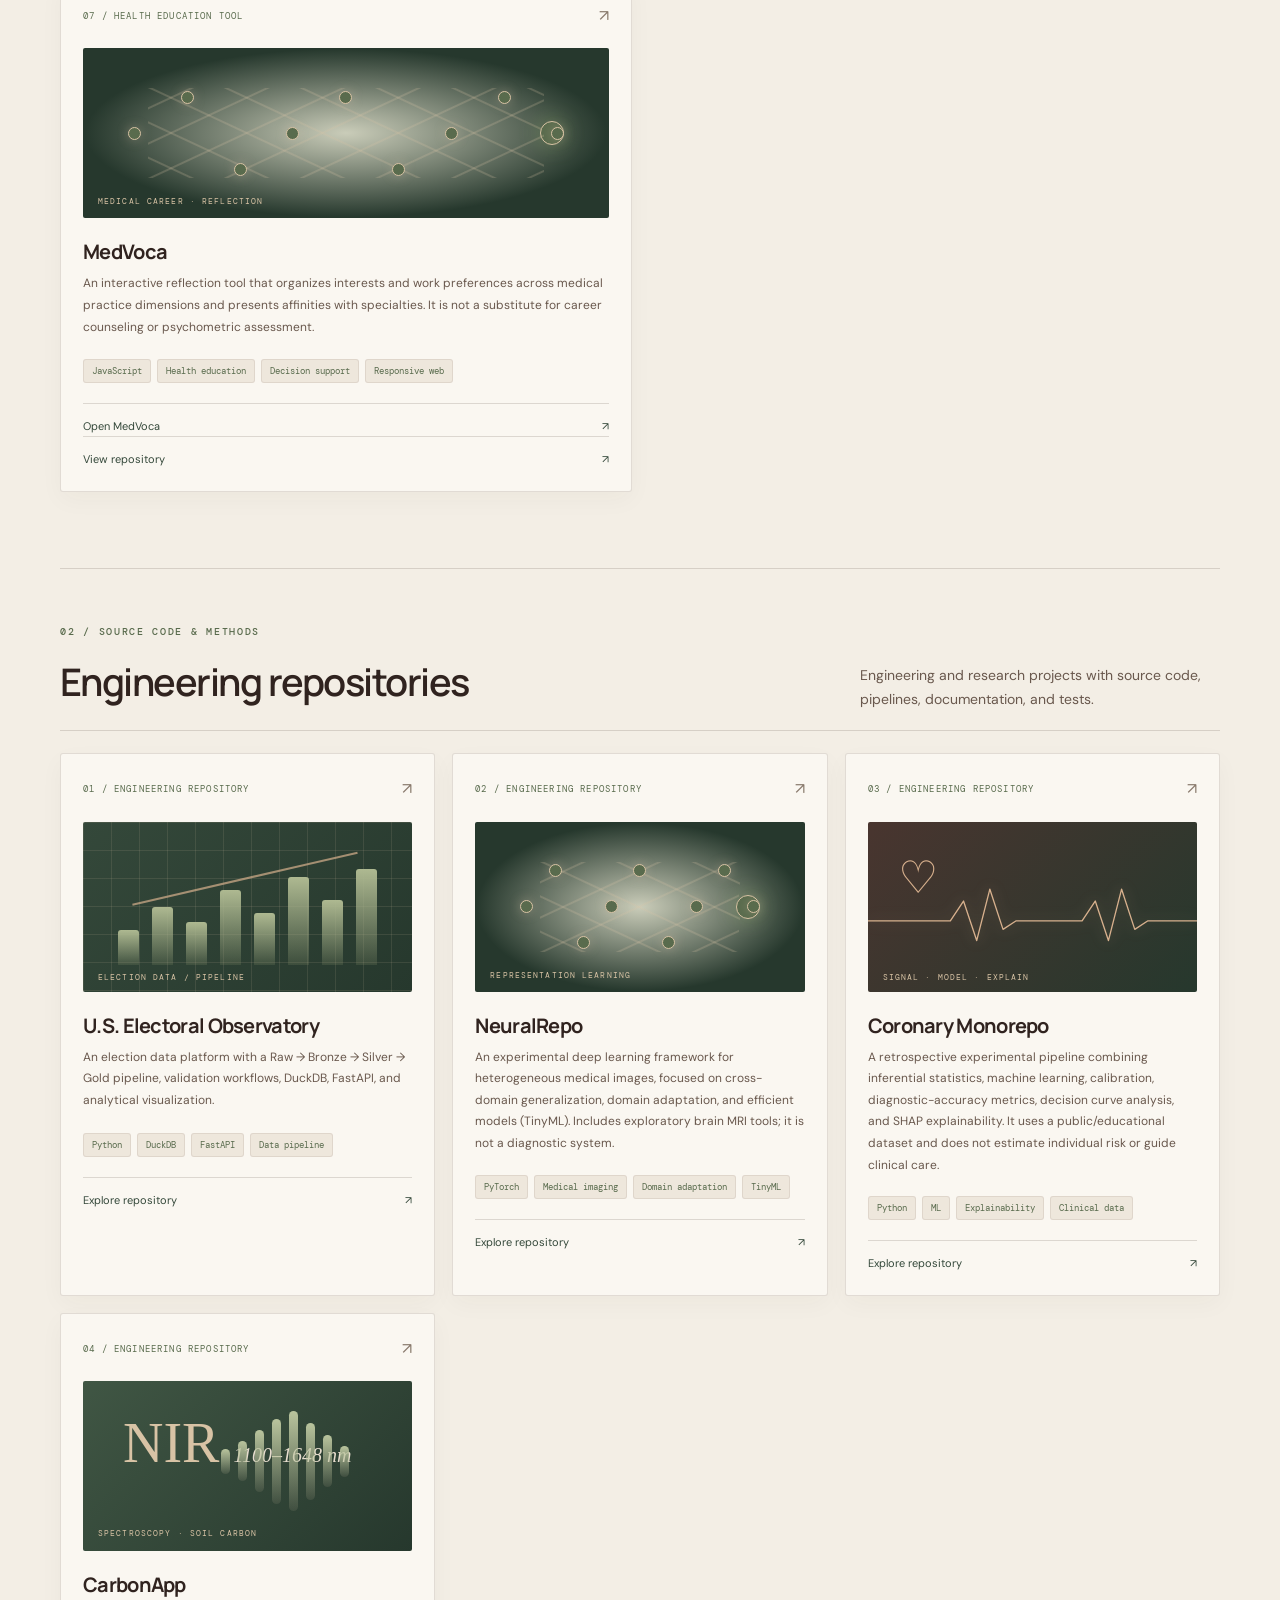
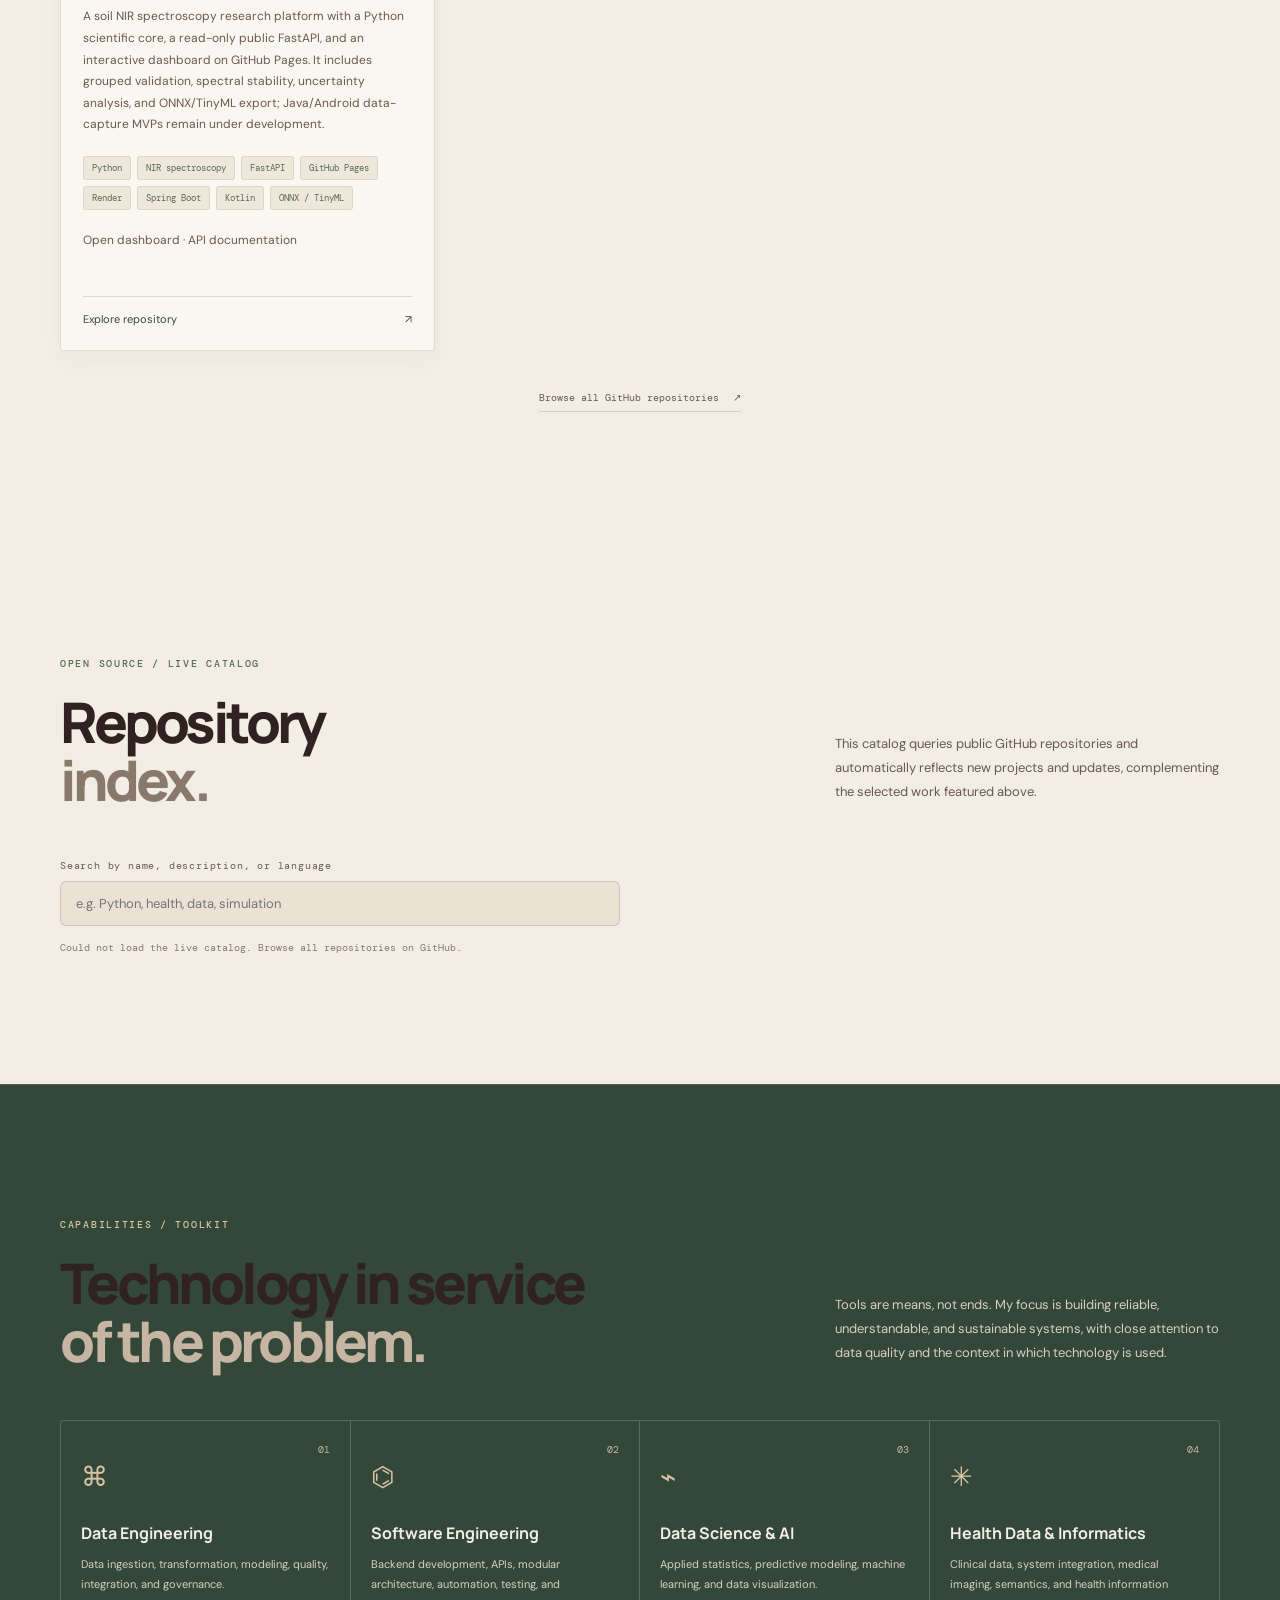
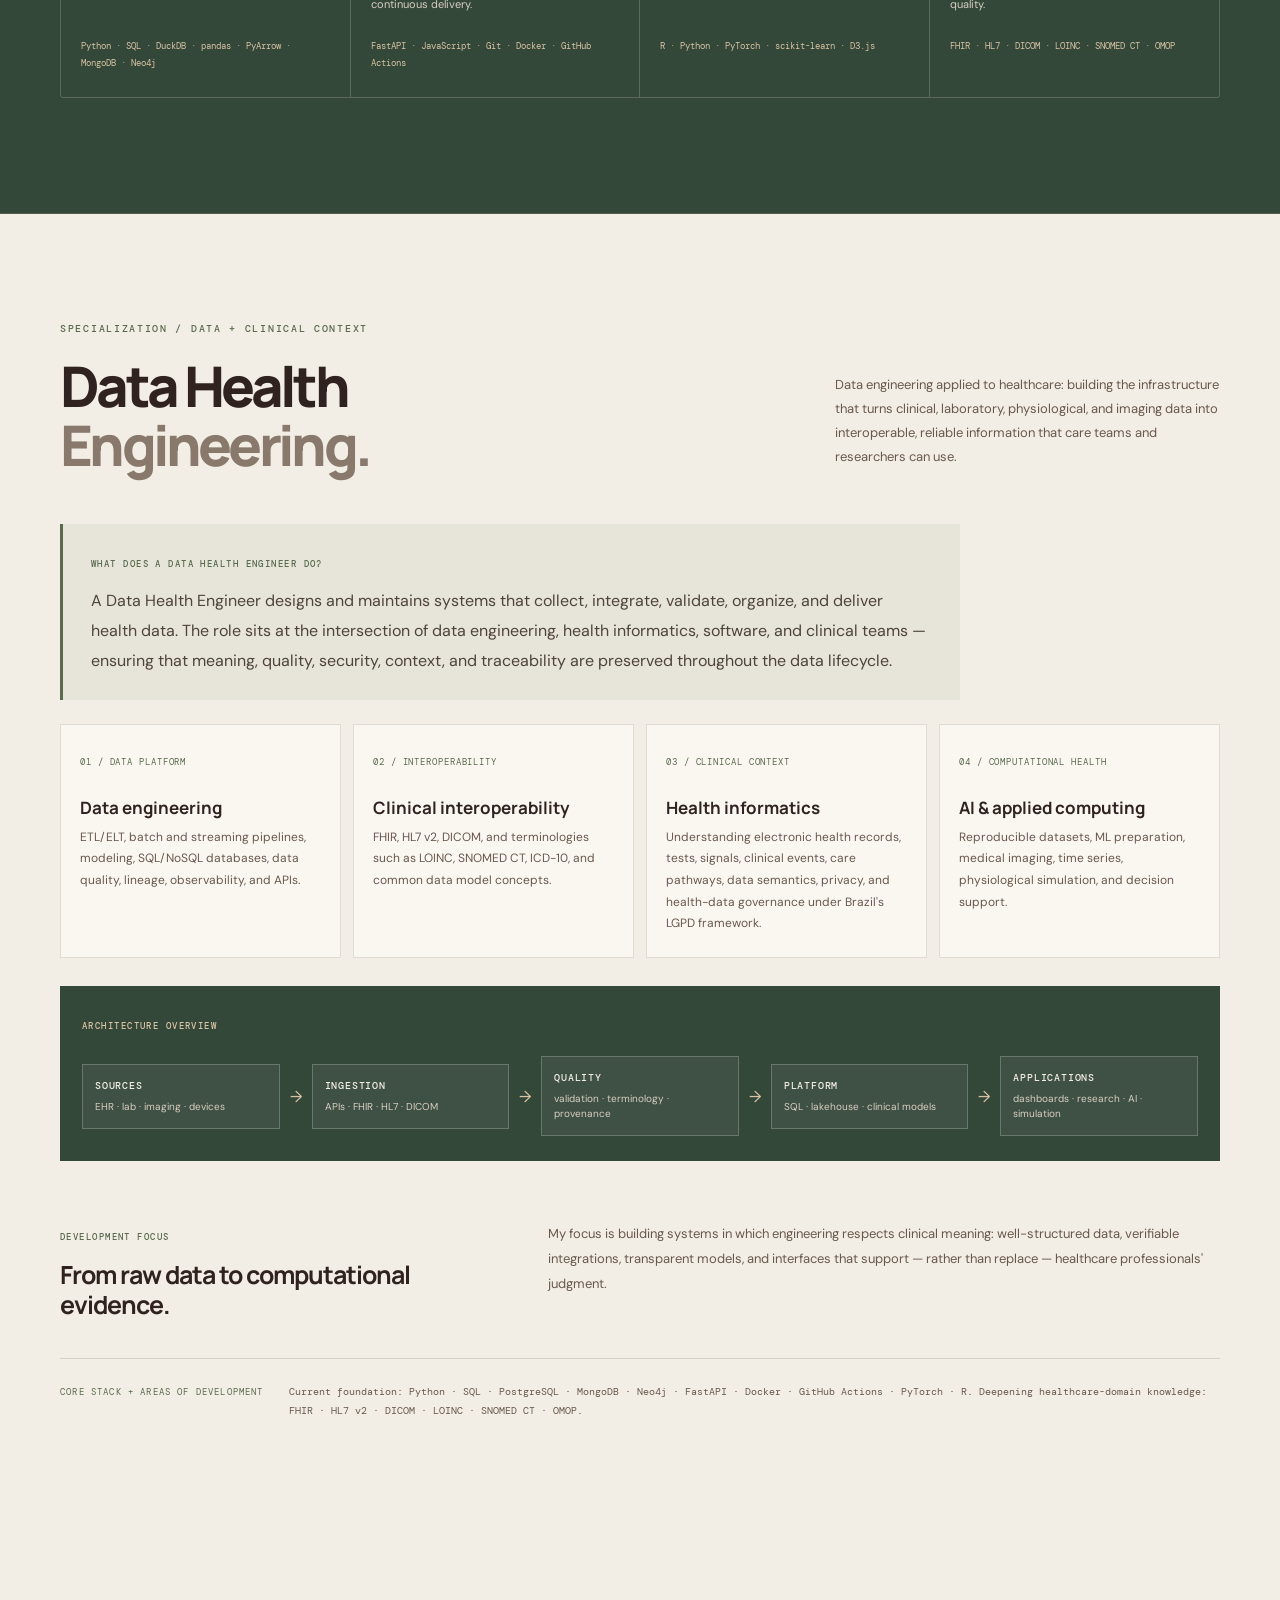
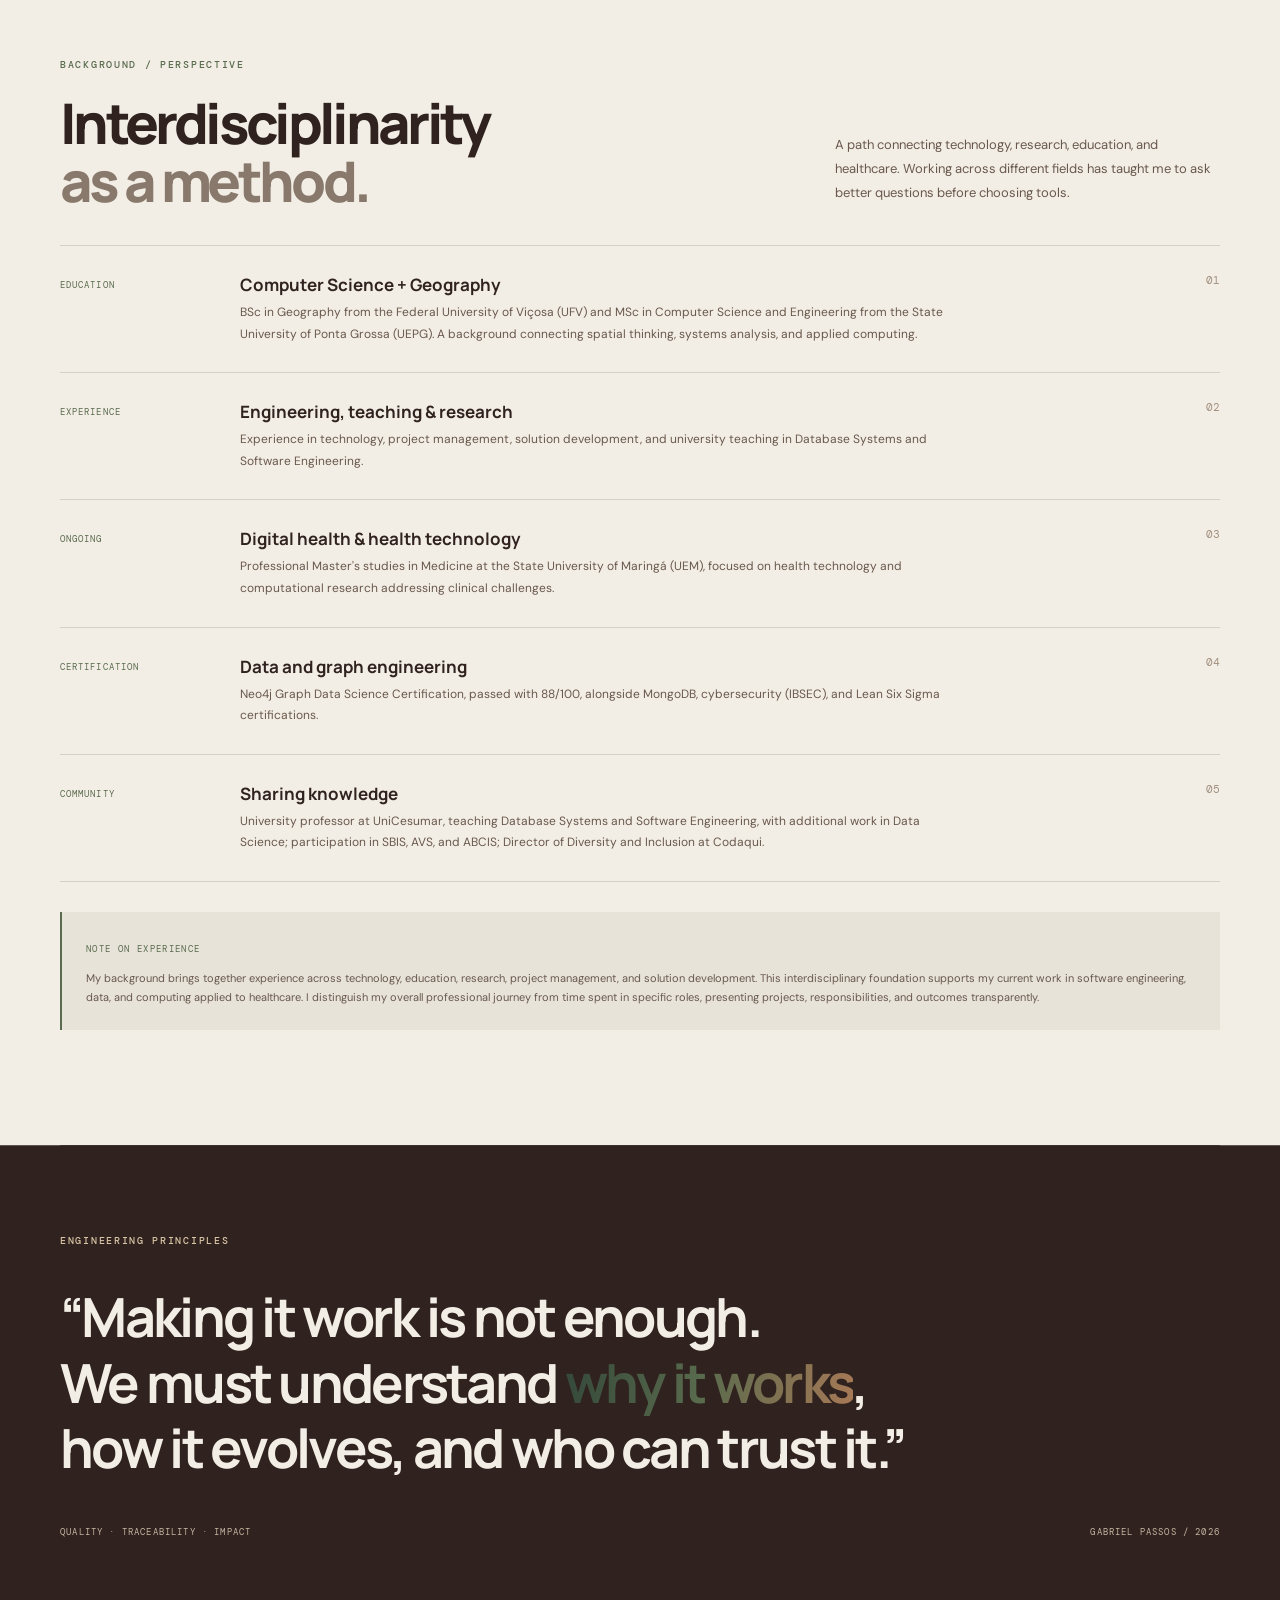
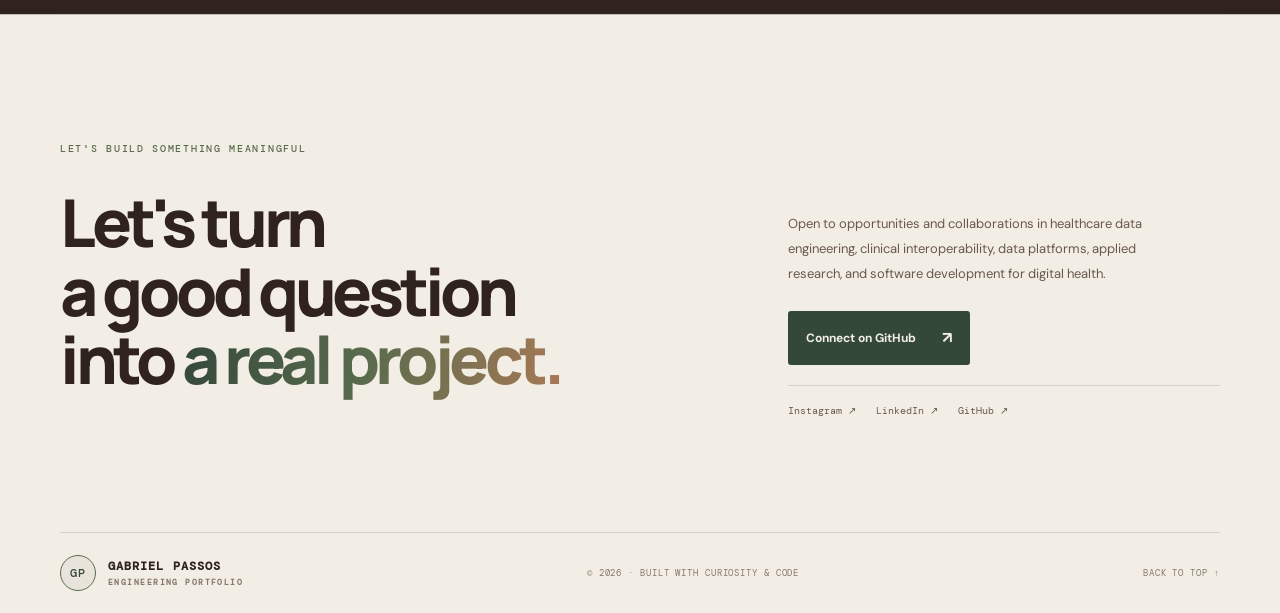
==== commit b39b315e: "Align portfolio technology tags with health projects" ====
--- a/portfolio/en/index.html
+++ b/portfolio/en/index.html
@@ -99,14 +99,14 @@
             <div class="project-top"><span class="project-type">05 / HEALTH ENGINEERING LAB</span><span class="project-arrow">↗</span></div>
             <div class="project-art art-heart"><div class="heart-pulse">♡</div><svg viewBox="0 0 500 100" role="img" aria-label="Illustrative physiological signal"><path d="M0 52 H100 L125 52 L145 22 L165 82 L185 4 L205 65 L225 52 H300 L325 52 L345 22 L365 82 L385 4 L405 65 L425 52 H500"/></svg><span class="heart-caption">PHYSIOLOGY · 3D · PERFUSION</span></div>
             <h3>PerfusionLab</h3><p>A distributed research platform for extracorporeal circulation: Java/Spring Boot API, ODE/PDE models, RabbitMQ queues, PostgreSQL, transactional outbox, leased workers, and asynchronous processing. Educational/research prototype; not clinically validated.</p>
-            <div class="tags"><span>Python</span><span>Physiology</span><span>3D simulation</span><span>Data visualization</span></div>
+            <div class="tags"><span>Java 21</span><span>Spring Boot</span><span>RabbitMQ</span><span>PostgreSQL</span><span>ODE/PDE</span></div>
             <a class="project-link" href="https://iamdatagabs.github.io/perfusion_lab/frontend/workbench.html" target="_blank" rel="noreferrer">Open computational workbench <b>↗</b></a><a class="project-link" href="https://github.com/iamdatagabs/perfusion_lab" target="_blank" rel="noreferrer">View repository <b>↗</b></a>
           </article>
           <article class="project-card" data-category="health research software">
             <div class="project-top"><span class="project-type">06 / HEALTH COMPUTING LAB</span><span class="project-arrow">↗</span></div>
             <div class="project-art art-neural"><div class="neural-net"><i></i><i></i><i></i><i></i><i></i><i></i><i></i><i></i><i></i><b></b></div><span class="neural-caption">SPLEEN · PHYSIOLOGY · MODELING</span></div>
             <h3>SPLEEN</h3><p>An experimental computational-physiology environment with regional arterial compartments, portal pressure, flow balances, sensitivity and uncertainty analysis, and a parametric 3D spleen visualization. A reduced-order research model—not segmented anatomy, spatial CFD, or a clinical tool.</p>
-            <div class="tags"><span>Python</span><span>Mathematical modeling</span><span>3D</span><span>Physiology</span></div>
+            <div class="tags"><span>Python</span><span>FastAPI</span><span>ODE models</span><span>3D</span><span>Uncertainty analysis</span></div>
             <a class="project-link" href="https://iamdatagabs.github.io/spleen/" target="_blank" rel="noreferrer">Open interactive simulation <b>↗</b></a><a class="project-link" href="https://github.com/iamdatagabs/spleen" target="_blank" rel="noreferrer">View repository <b>↗</b></a>
           </article>
           <article class="project-card" data-category="health software research">
@@ -133,7 +133,7 @@
             <div class="project-top"><span class="project-type">02 / ENGINEERING REPOSITORY</span><span class="project-arrow">↗</span></div>
             <div class="project-art art-neural"><div class="neural-net"><i></i><i></i><i></i><i></i><i></i><i></i><i></i><i></i><i></i><b></b></div><span class="neural-caption">REPRESENTATION LEARNING</span></div>
             <h3>NeuralRepo</h3><p>An experimental deep learning framework for heterogeneous medical images, focused on cross-domain generalization, domain adaptation, and efficient models (TinyML). Includes exploratory brain MRI tools; it is not a diagnostic system.</p>
-            <div class="tags"><span>PyTorch</span><span>Medical imaging</span><span>TinyML</span></div>
+            <div class="tags"><span>PyTorch</span><span>Medical imaging</span><span>Domain adaptation</span><span>TinyML</span></div>
             <a class="project-link" href="https://github.com/iamdatagabs/neuralrepo" target="_blank" rel="noreferrer">Explore repository <b>↗</b></a>
           </article>
           <article class="project-card" data-category="health data research">
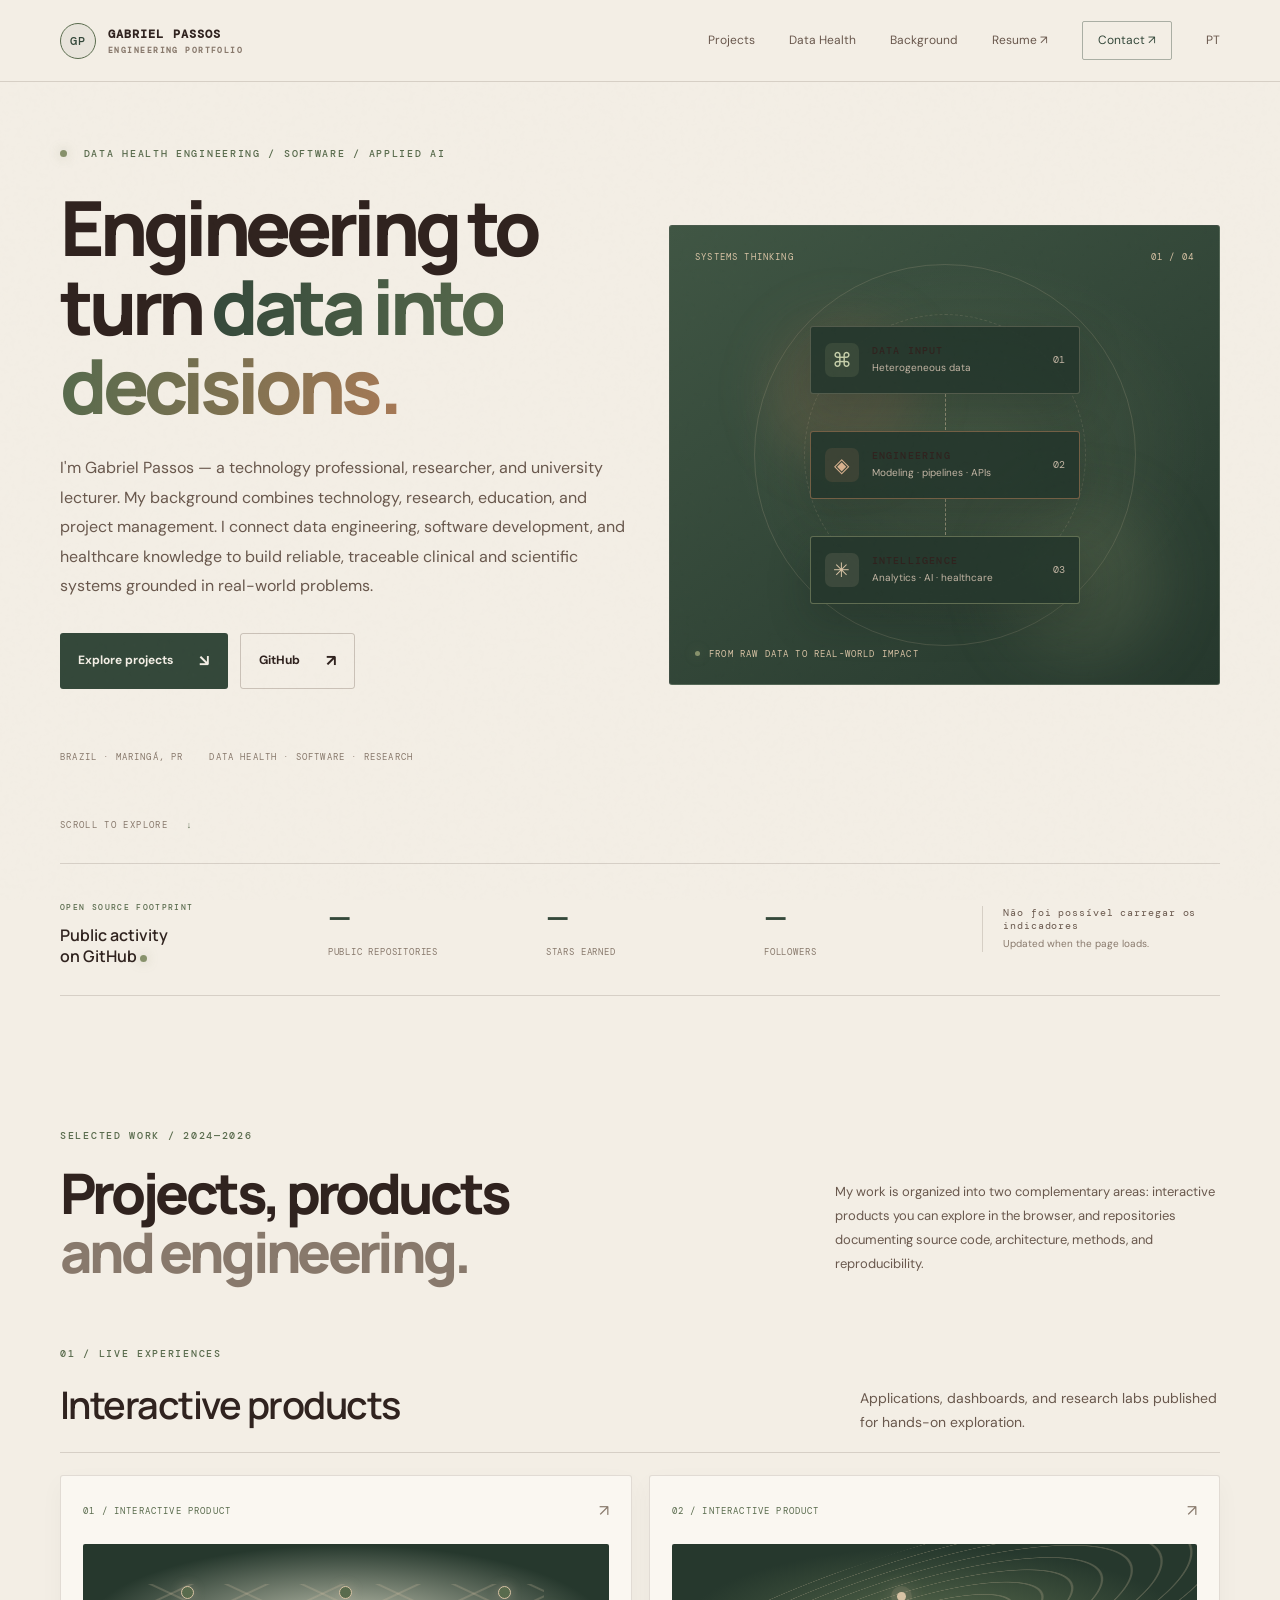
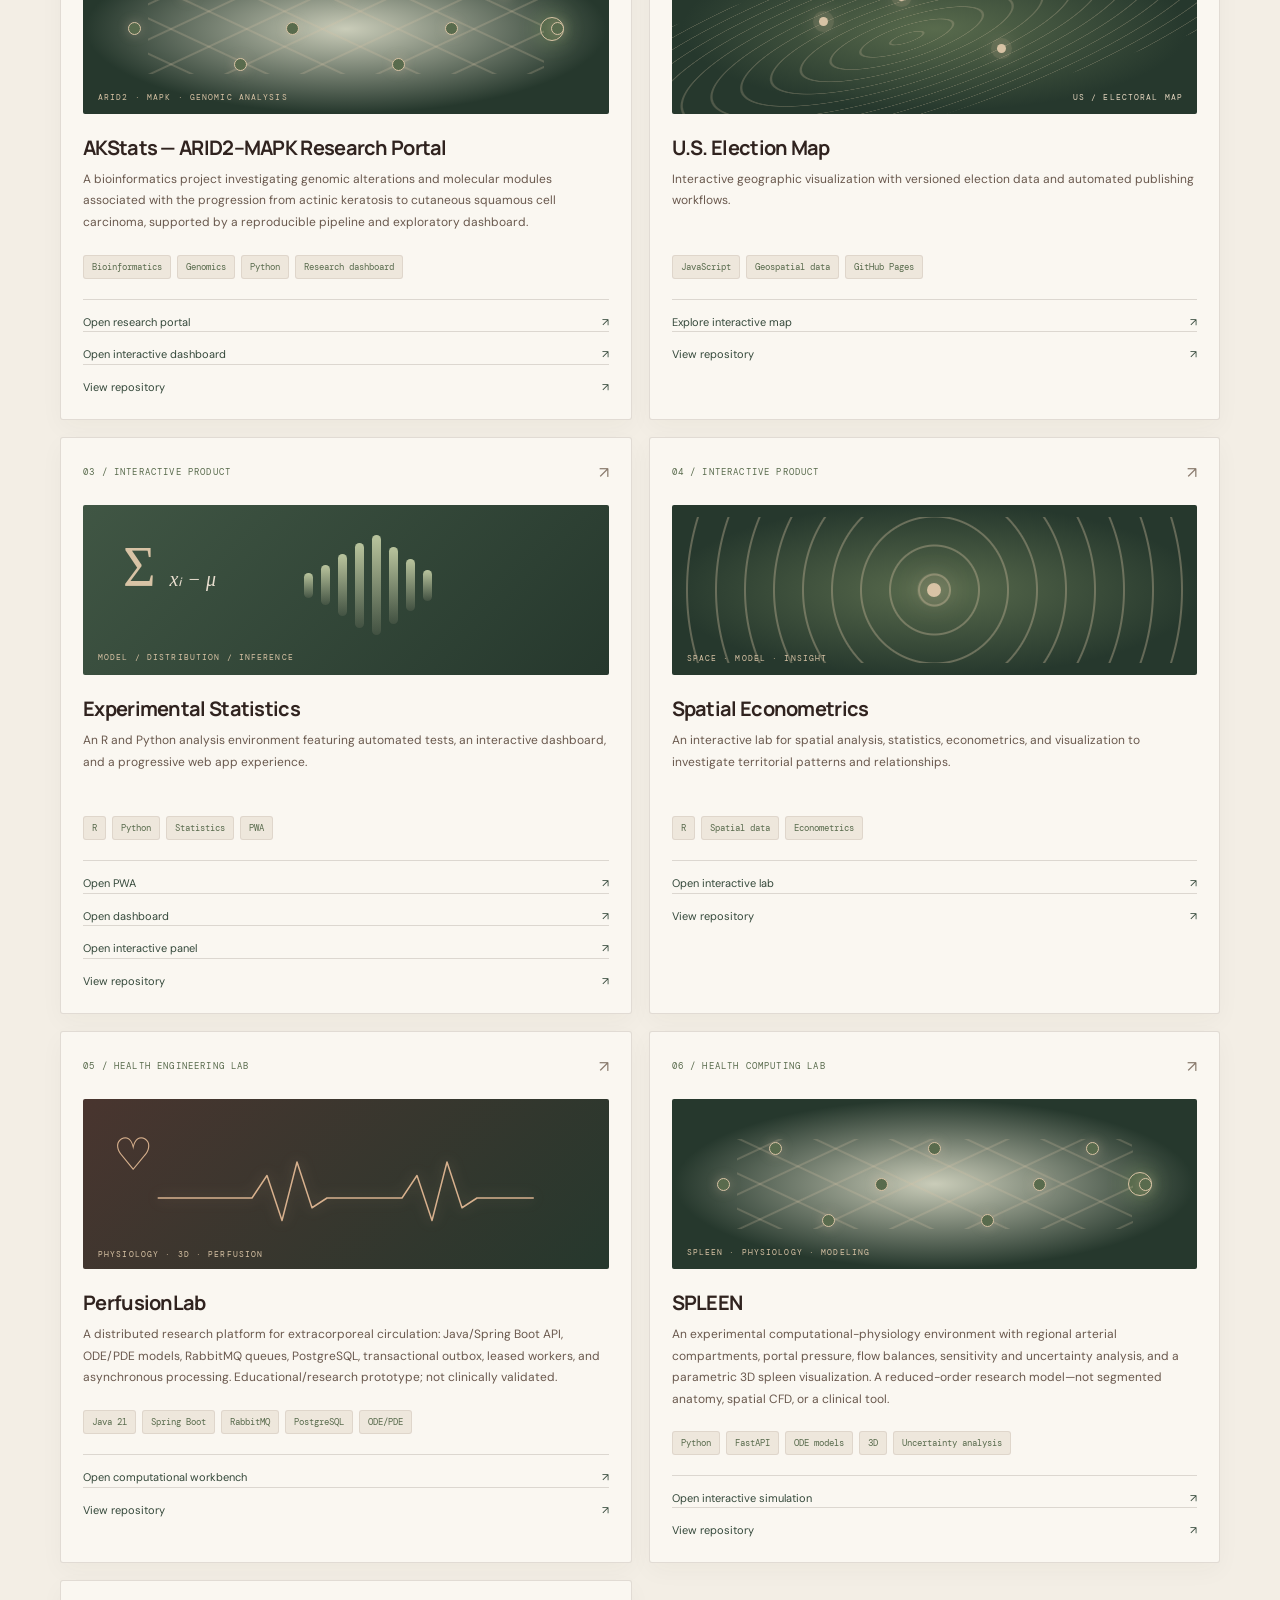
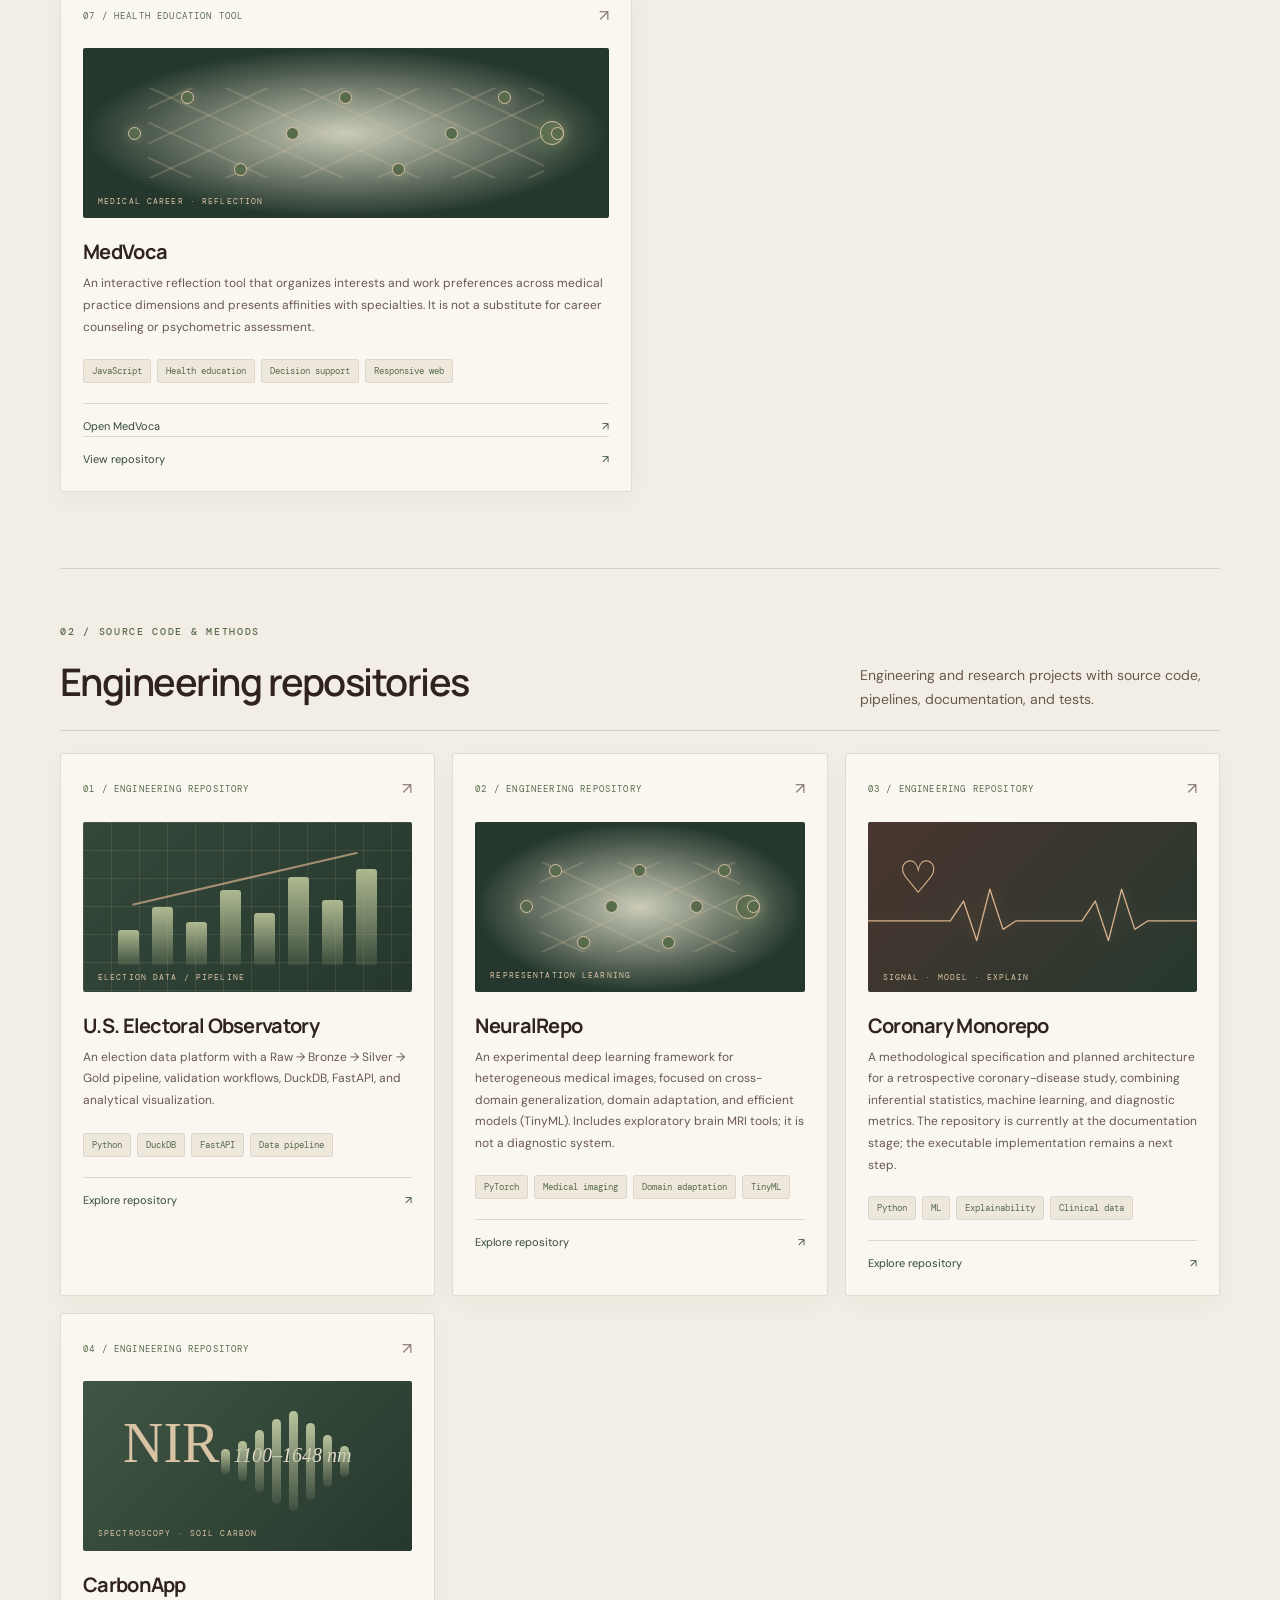
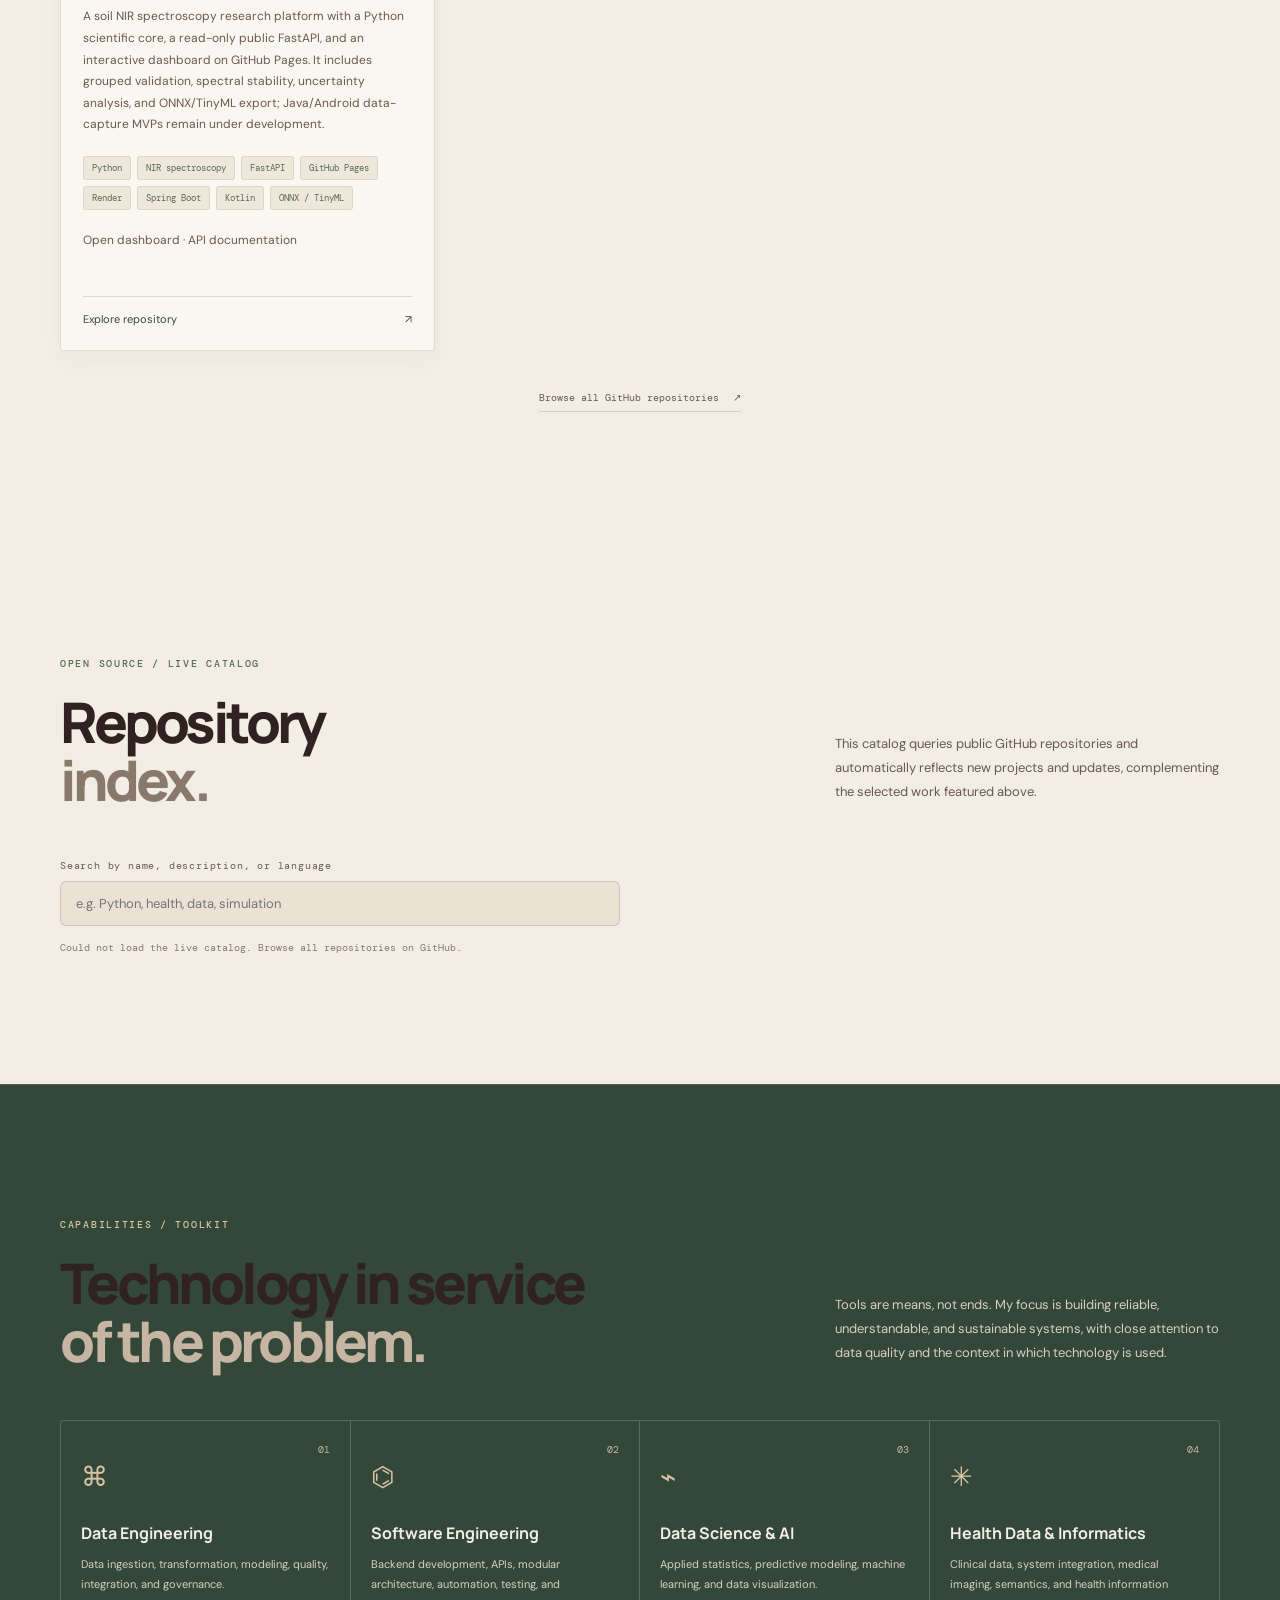
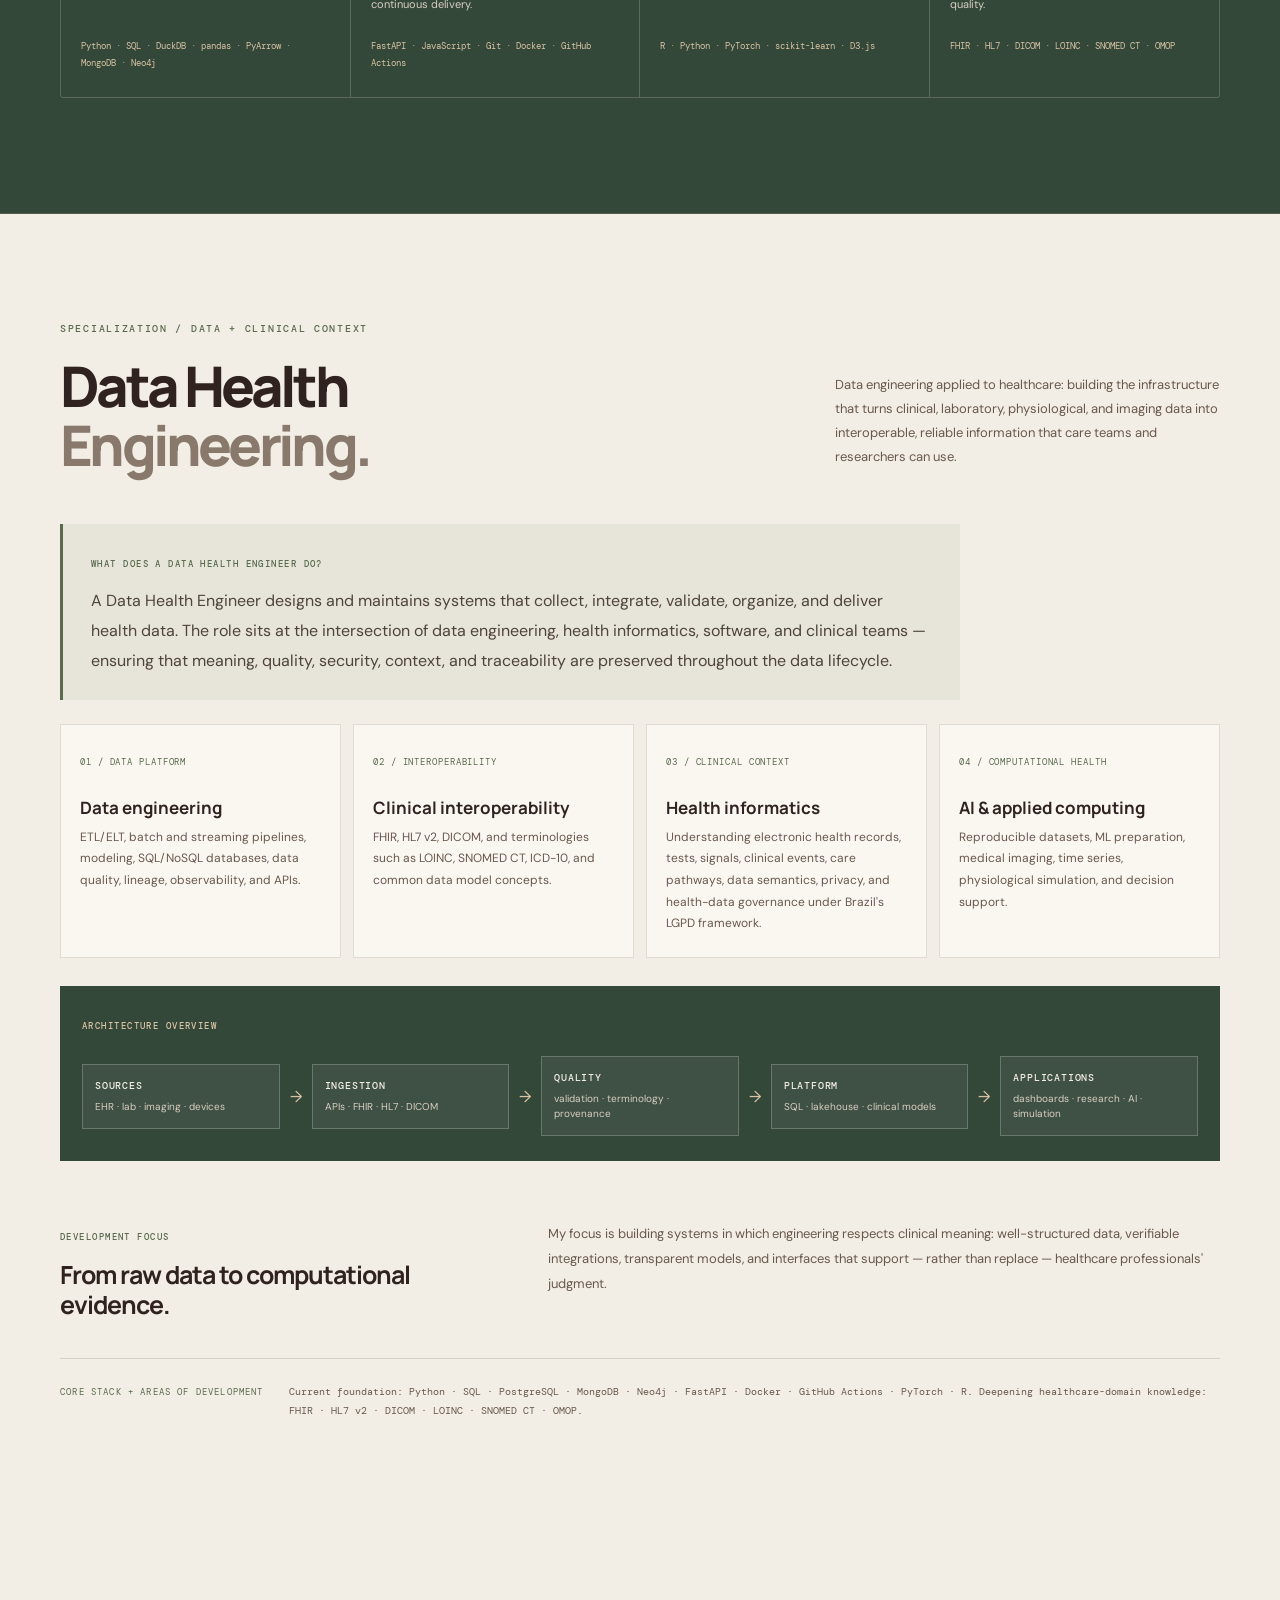
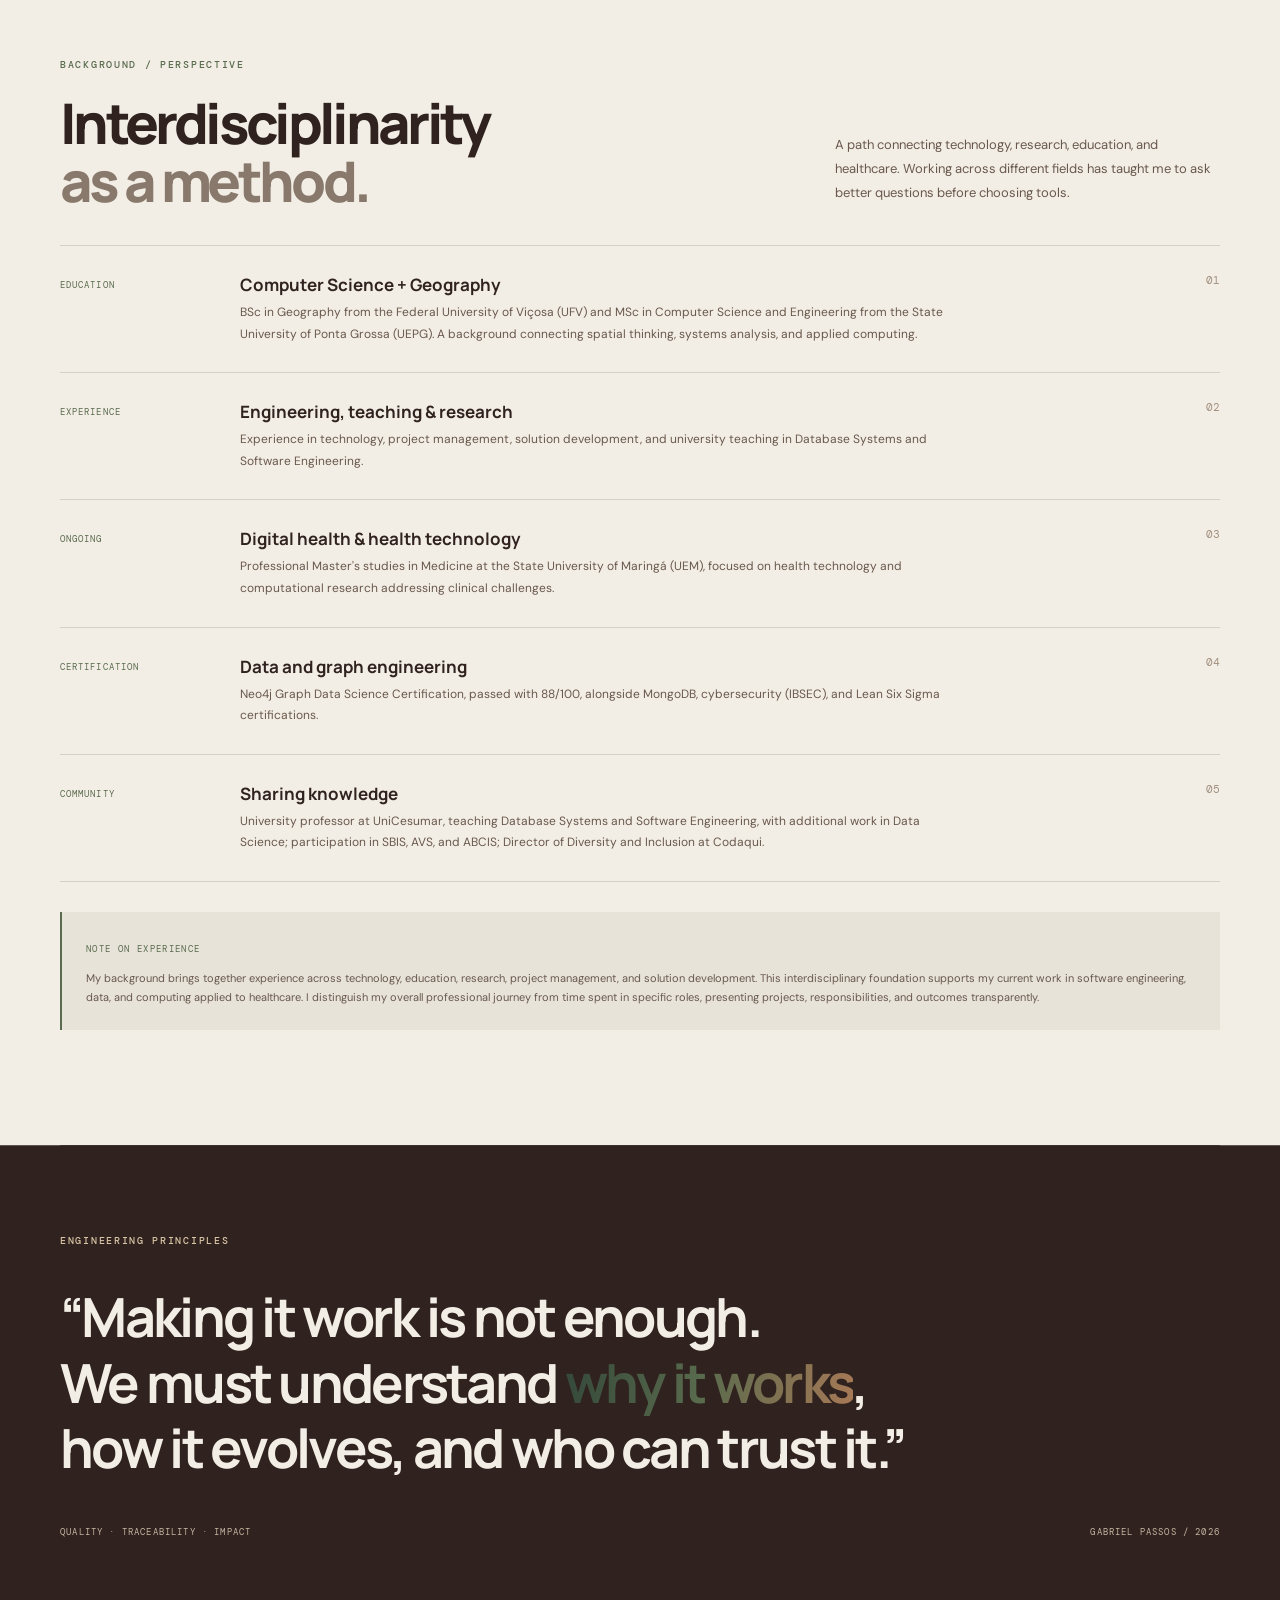
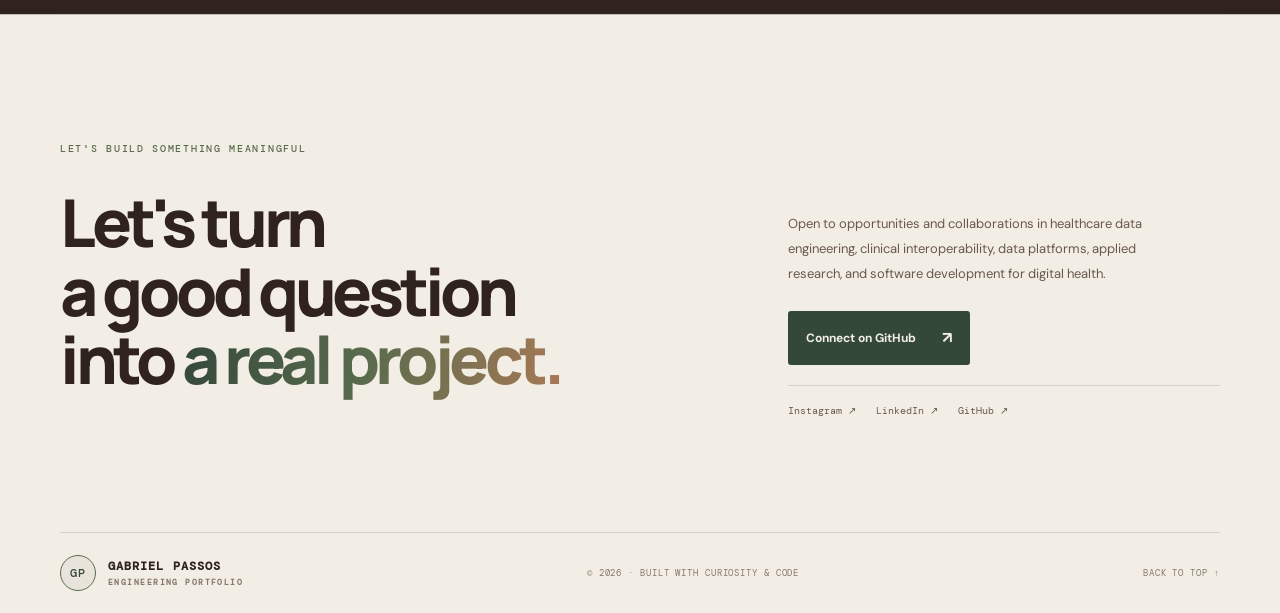
==== commit ad0db56b: "Align coronary project description with implementation status" ====
--- a/portfolio/en/index.html
+++ b/portfolio/en/index.html
@@ -139,7 +139,7 @@
           <article class="project-card" data-category="health data research">
             <div class="project-top"><span class="project-type">03 / ENGINEERING REPOSITORY</span><span class="project-arrow">↗</span></div>
             <div class="project-art art-heart"><div class="heart-pulse">♡</div><svg viewBox="0 0 500 100" role="img" aria-label="Illustrative cardiovascular signal"><path d="M0 52 H100 L125 52 L145 22 L165 82 L185 4 L205 65 L225 52 H300 L325 52 L345 22 L365 82 L385 4 L405 65 L425 52 H500"/></svg><span class="heart-caption">SIGNAL · MODEL · EXPLAIN</span></div>
-            <h3>Coronary Monorepo</h3><p>A retrospective experimental pipeline combining inferential statistics, machine learning, calibration, diagnostic-accuracy metrics, decision curve analysis, and SHAP explainability. It uses a public/educational dataset and does not estimate individual risk or guide clinical care.</p>
+            <h3>Coronary Monorepo</h3><p>A methodological specification and planned architecture for a retrospective coronary-disease study, combining inferential statistics, machine learning, and diagnostic metrics. The repository is currently at the documentation stage; the executable implementation remains a next step.</p>
             <div class="tags"><span>Python</span><span>ML</span><span>Explainability</span><span>Clinical data</span></div>
             <a class="project-link" href="https://github.com/iamdatagabs/coronary_monorepo" target="_blank" rel="noreferrer">Explore repository <b>↗</b></a>
           </article>
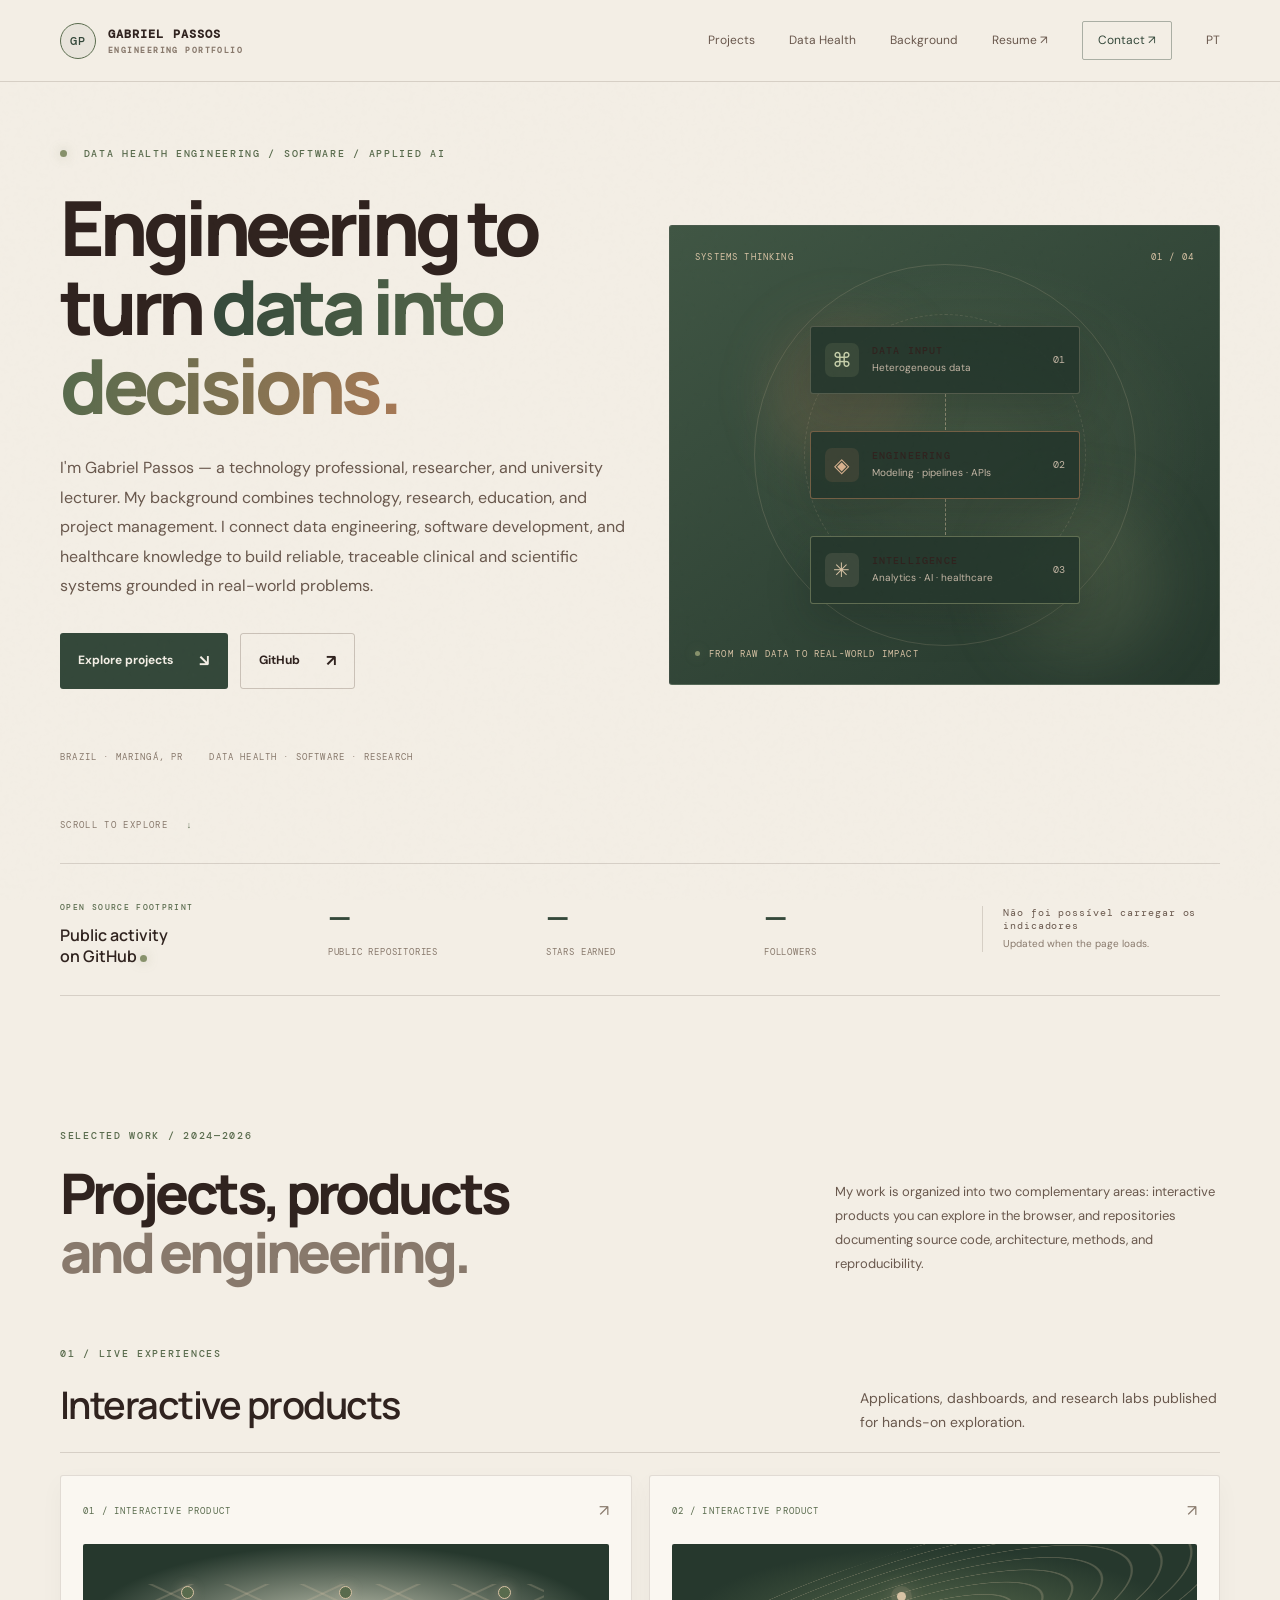
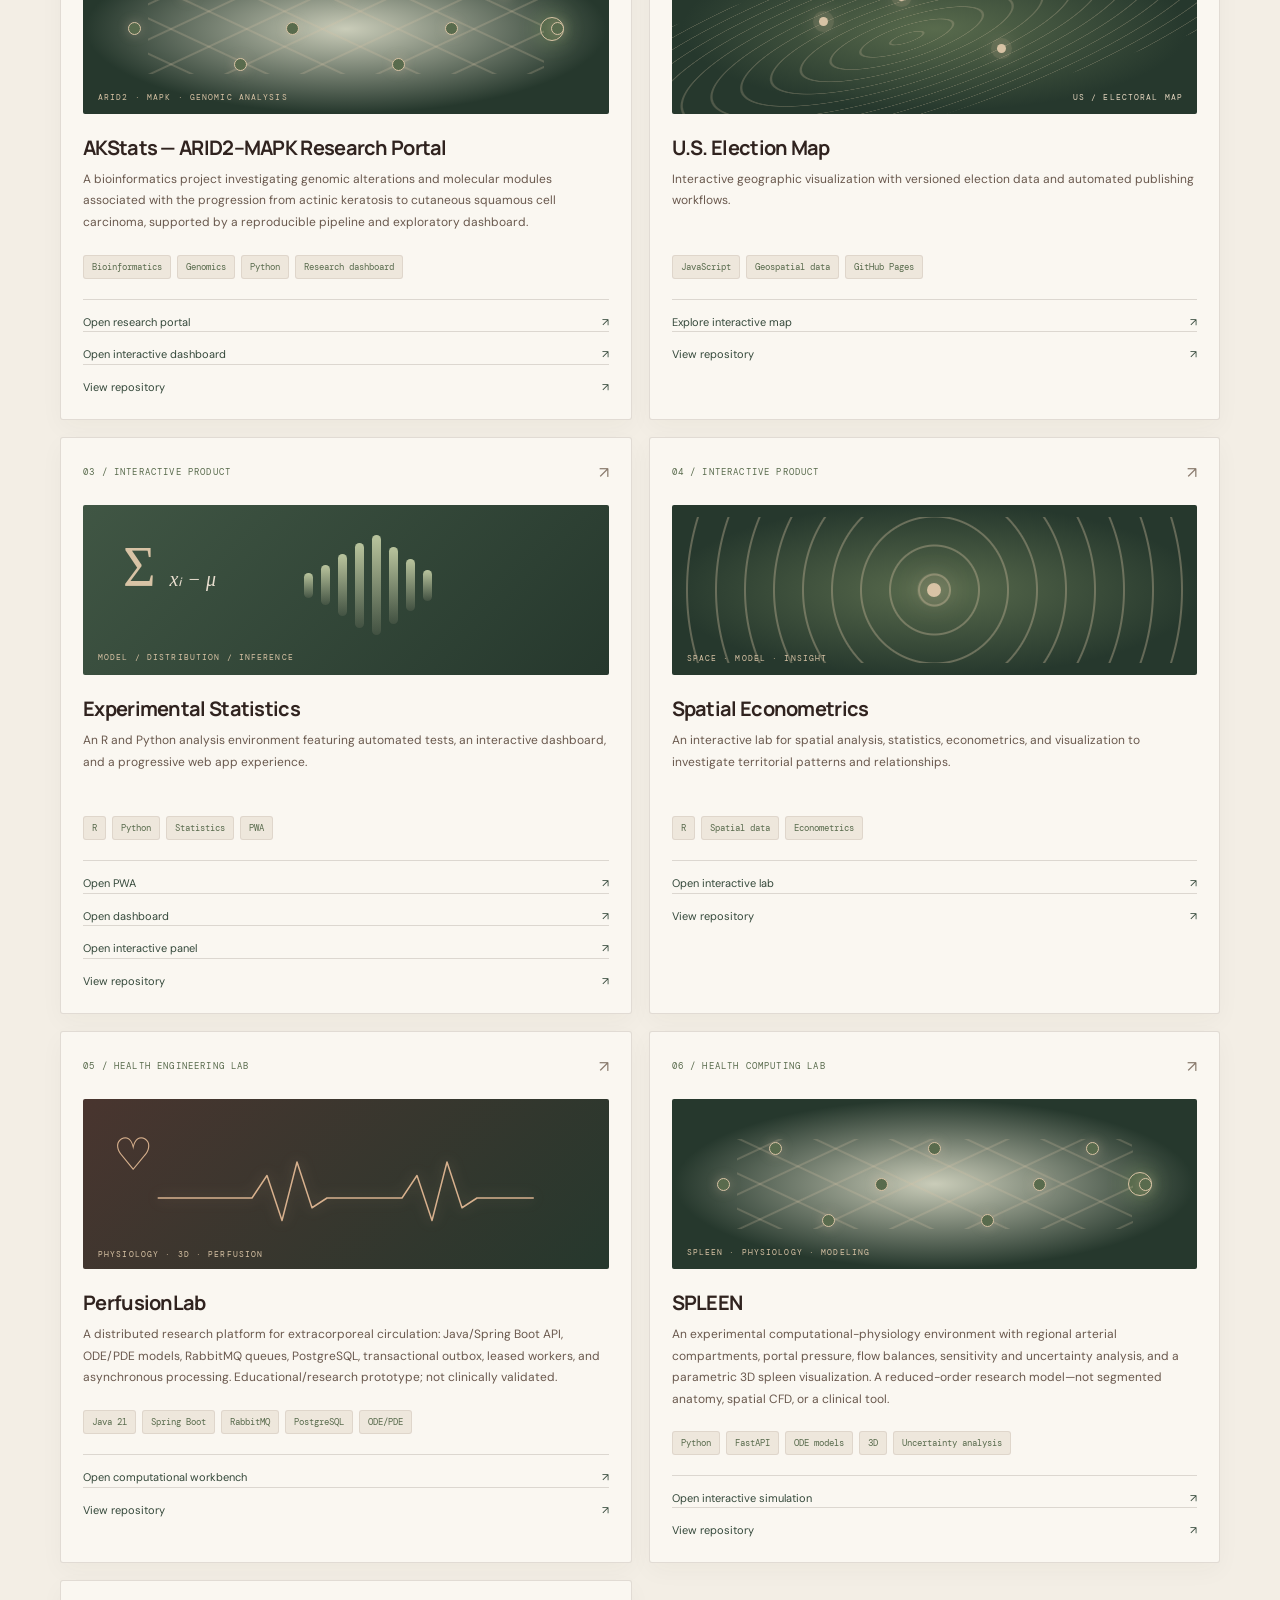
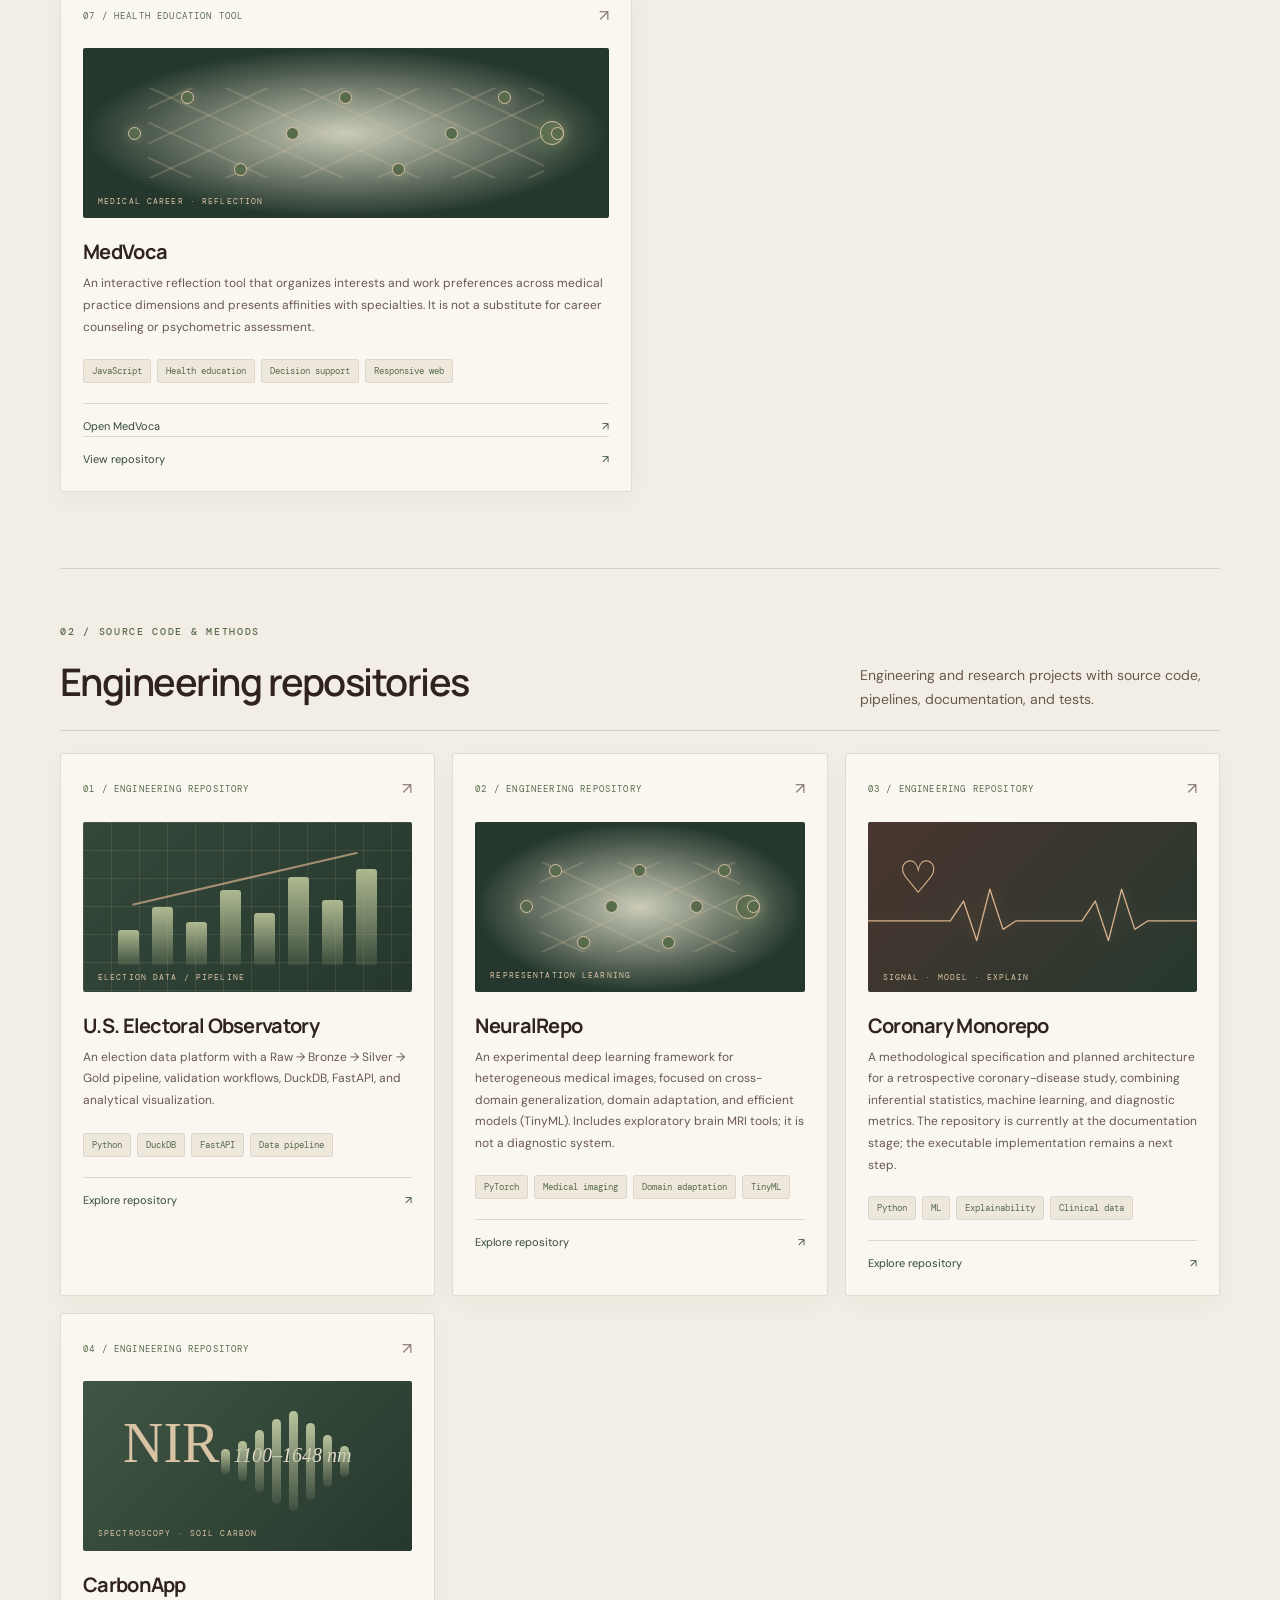
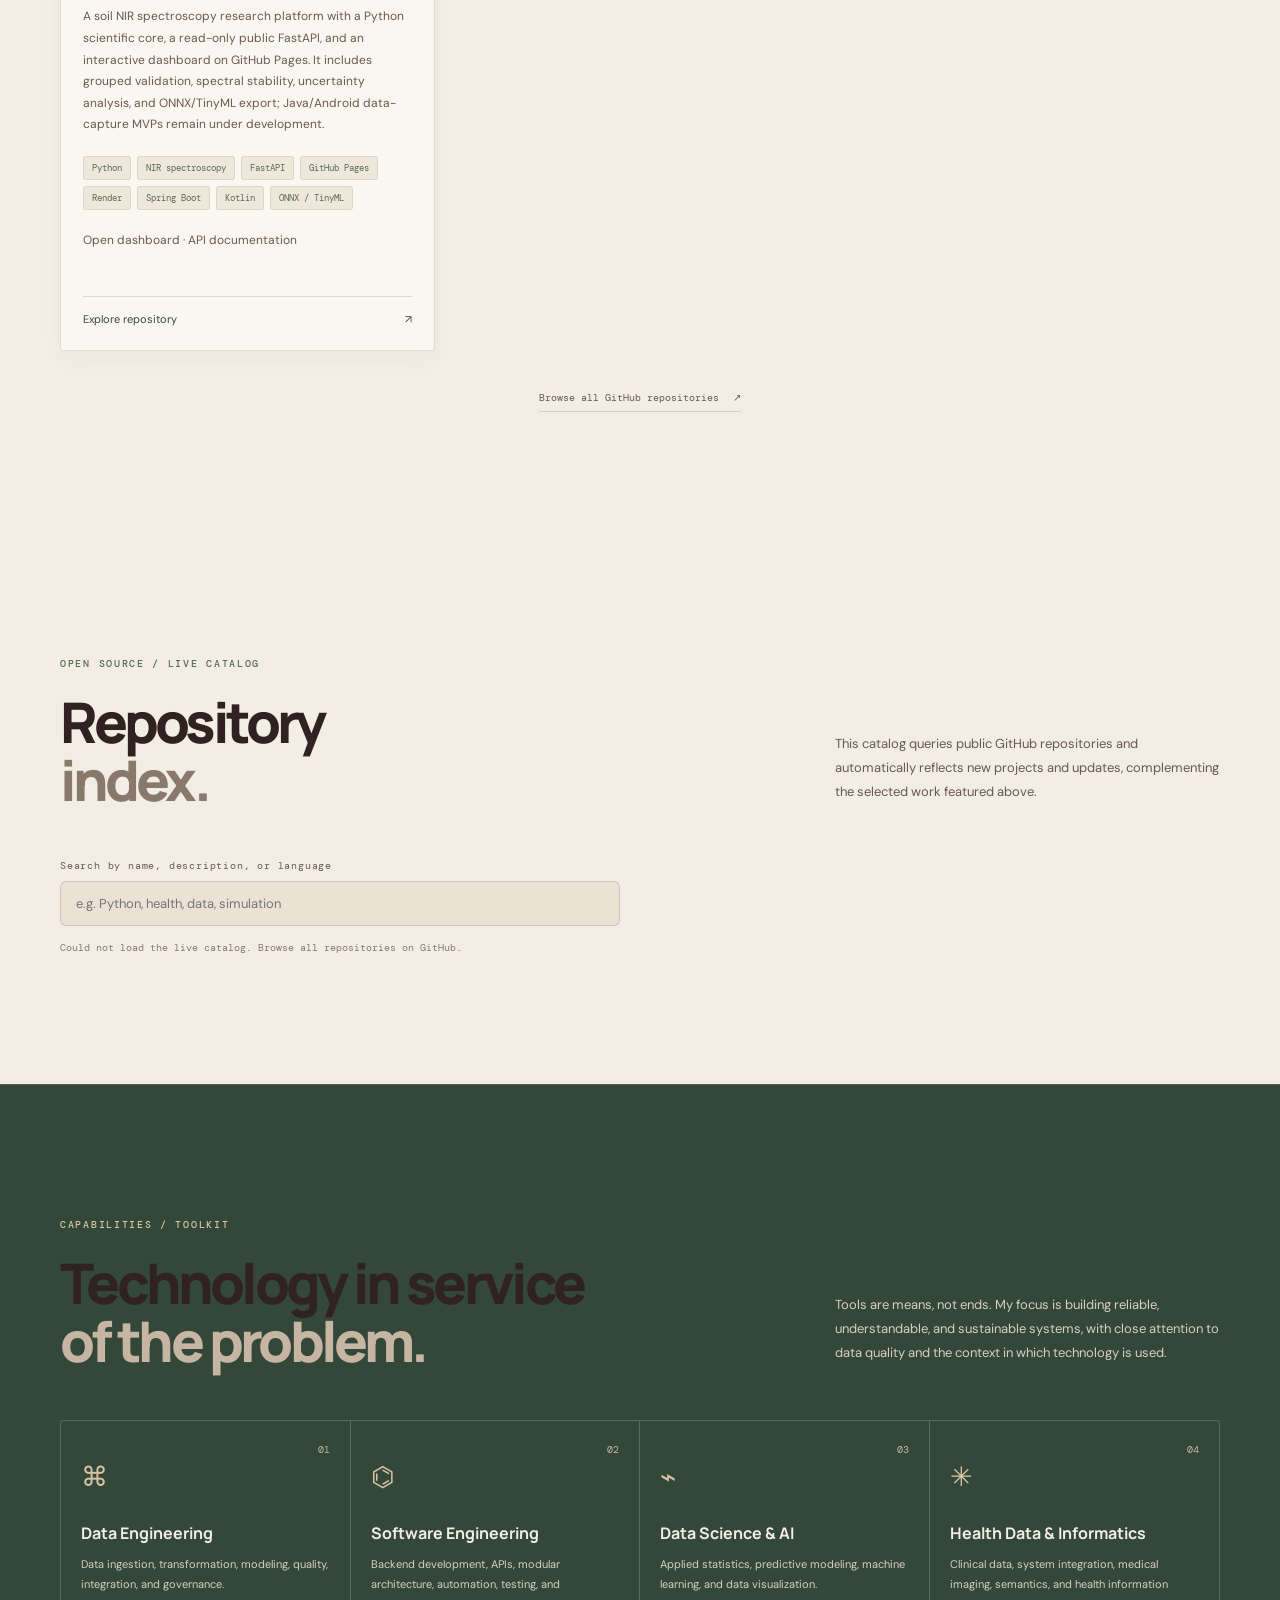
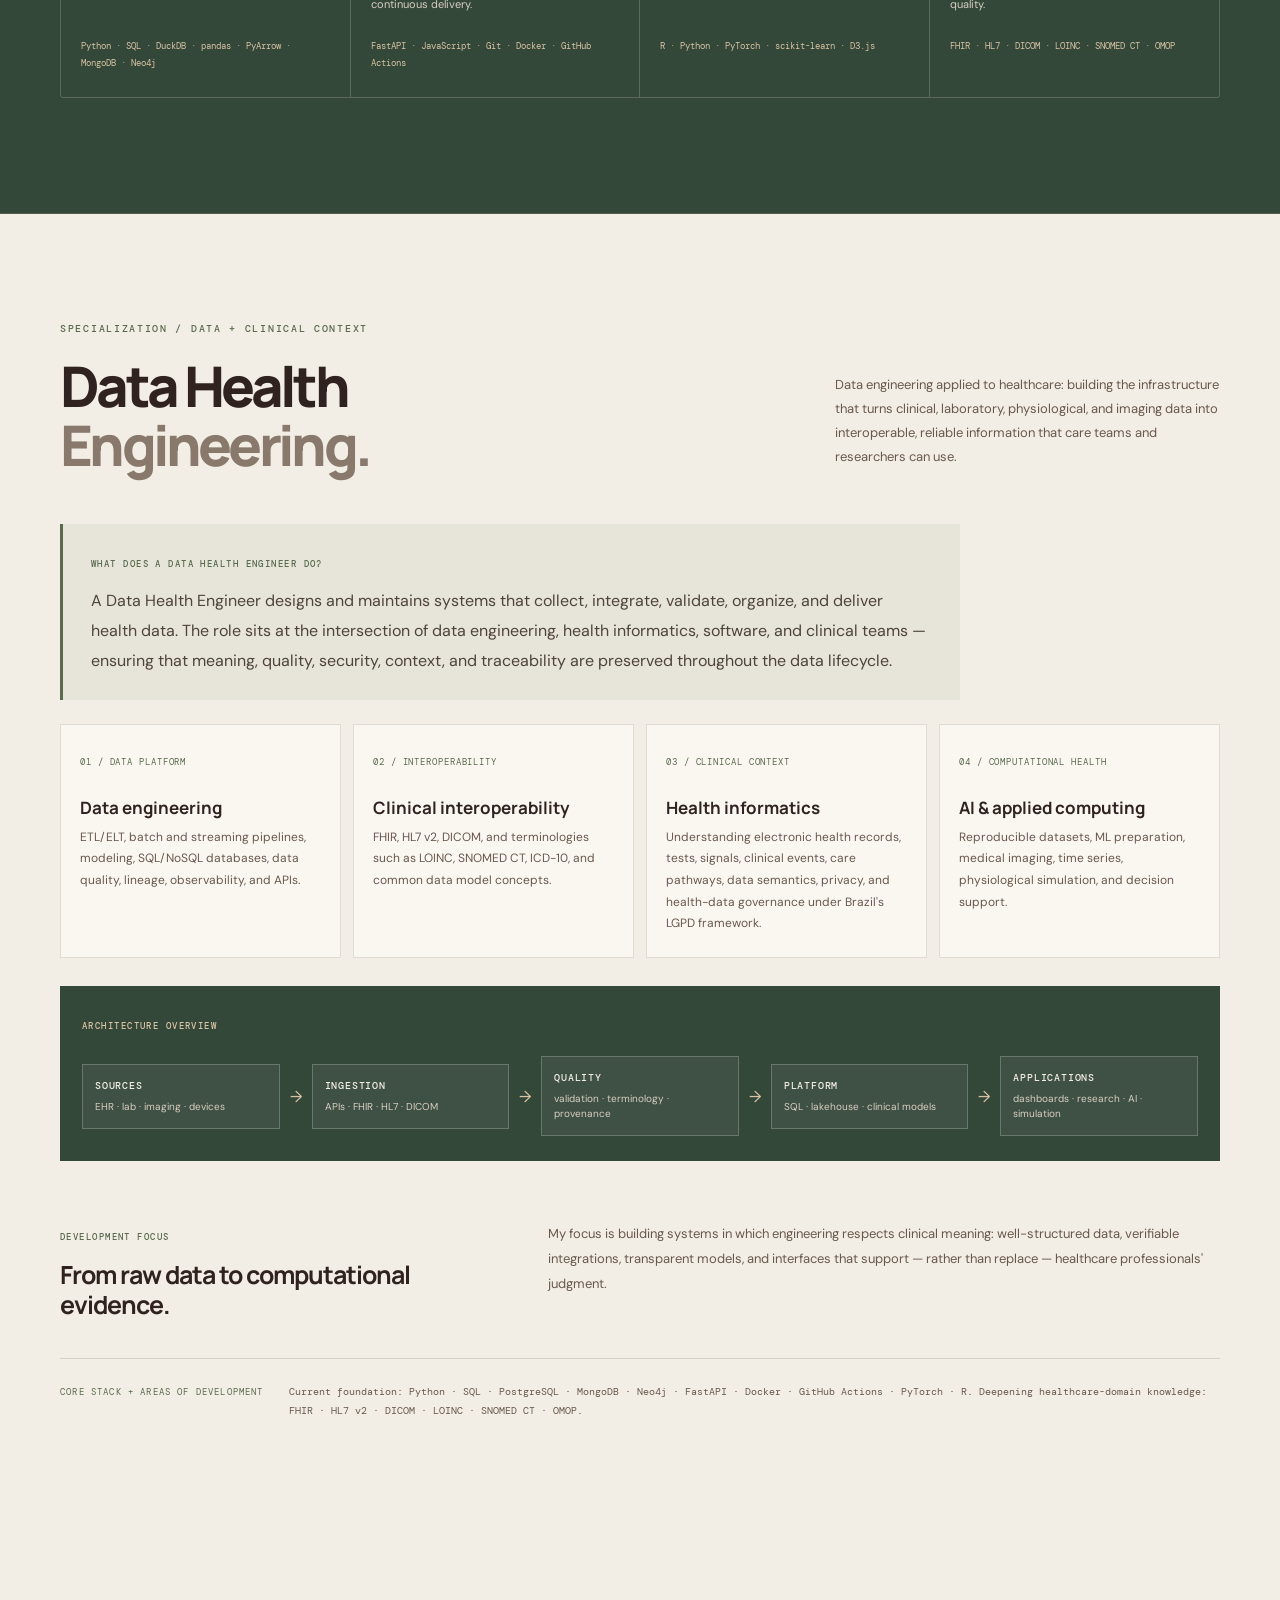
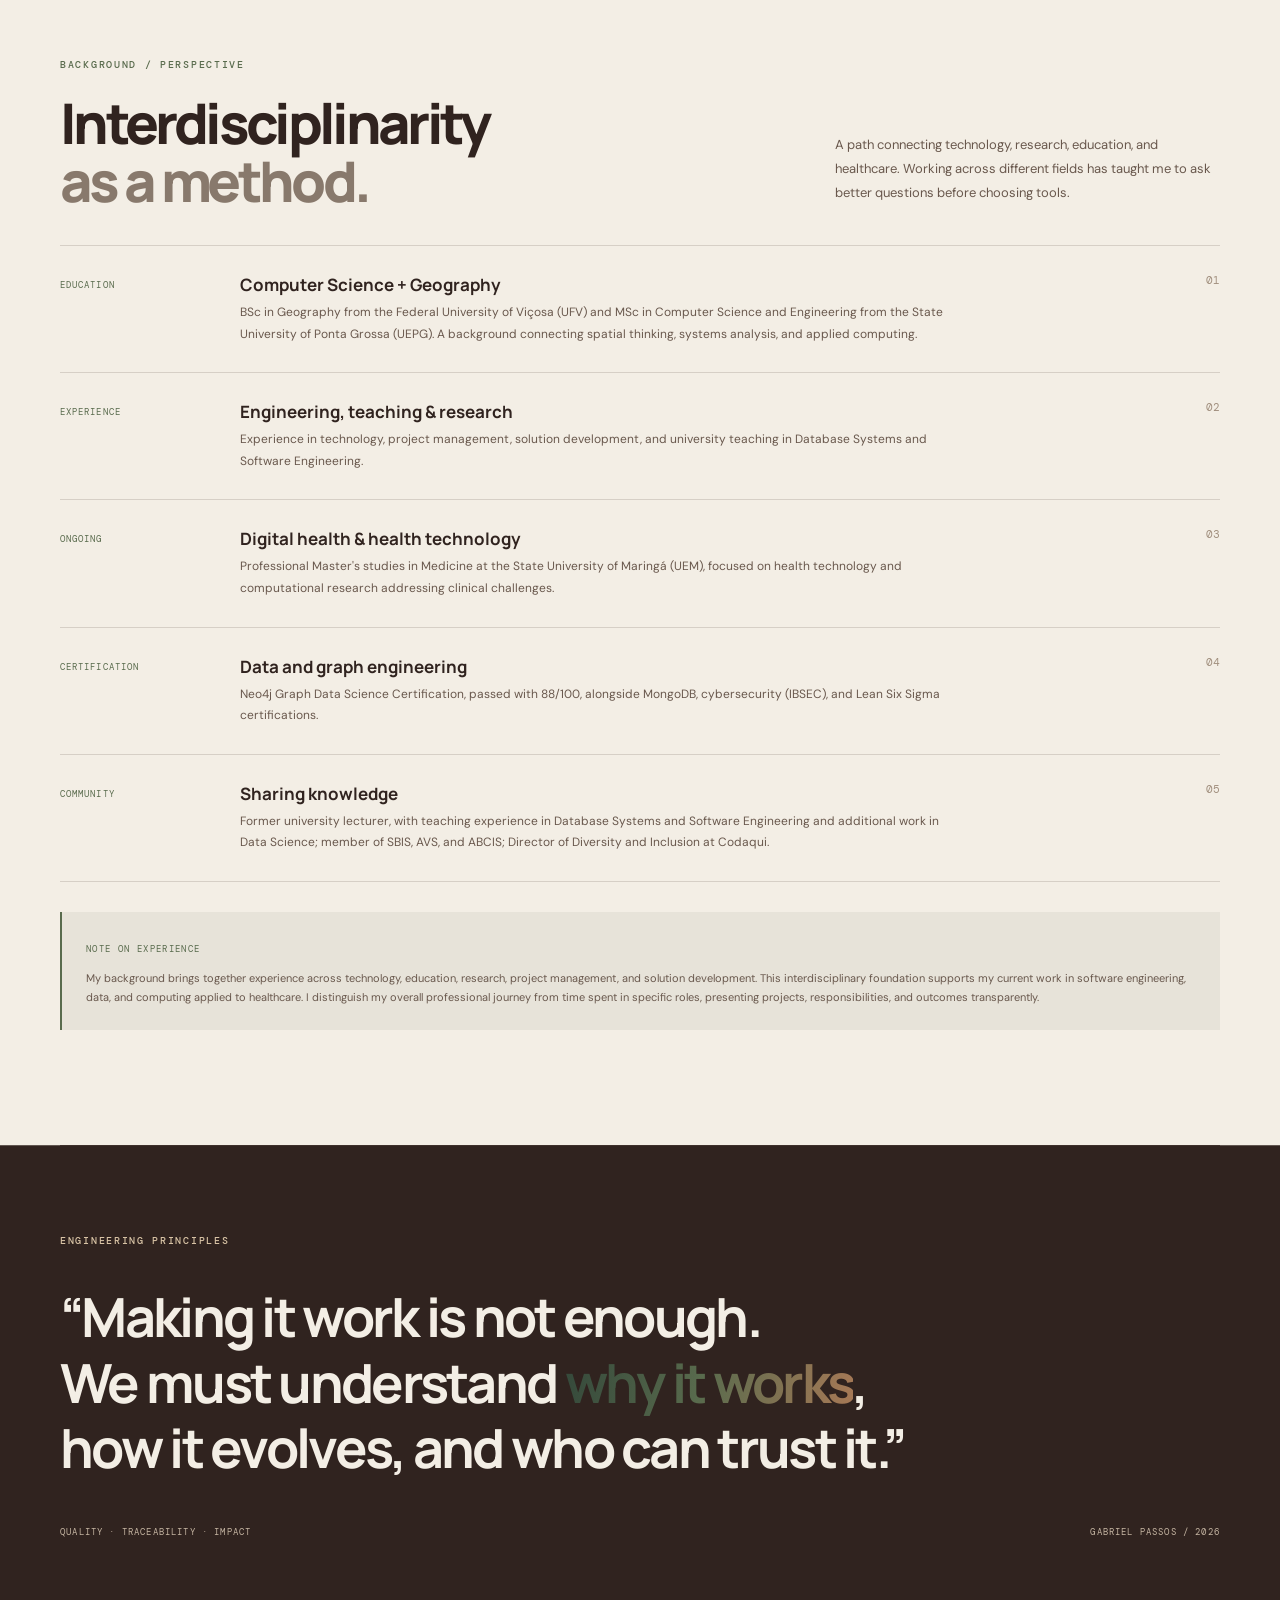
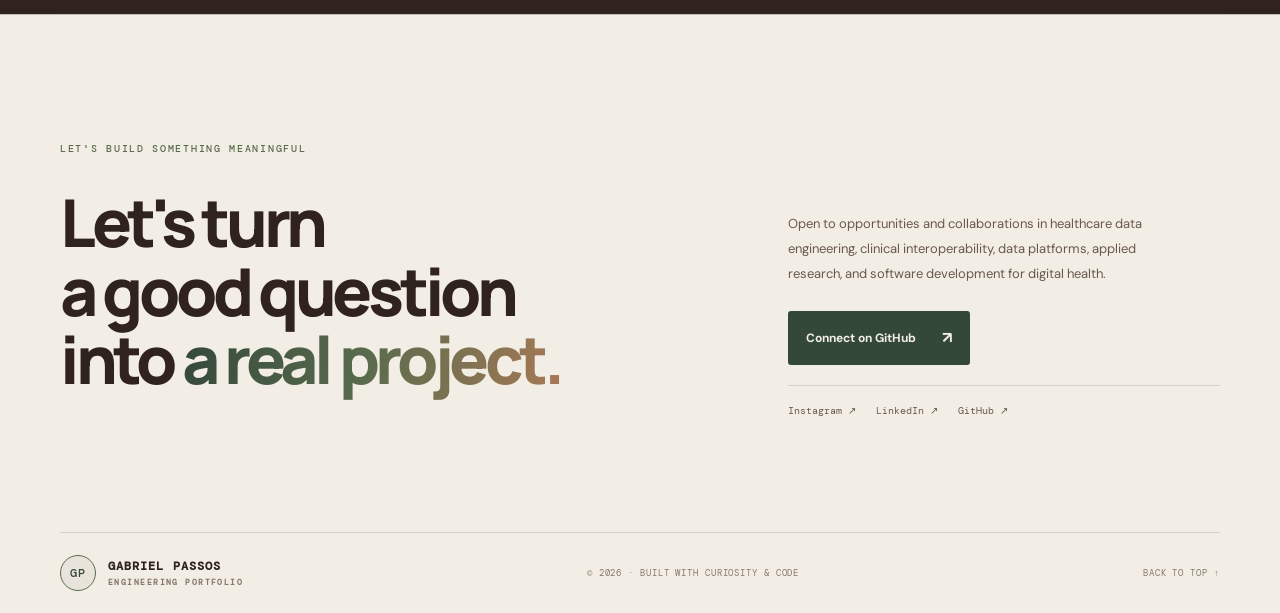
==== commit 66875da1: "Update academic teaching status" ====
--- a/portfolio/en/index.html
+++ b/portfolio/en/index.html
@@ -213,7 +213,7 @@
         <div class="timeline-row"><span class="timeline-date">EXPERIENCE</span><div><h3>Engineering, teaching & research</h3><p>Experience in technology, project management, solution development, and university teaching in Database Systems and Software Engineering.</p></div><span class="timeline-index">02</span></div>
         <div class="timeline-row"><span class="timeline-date">ONGOING</span><div><h3>Digital health & health technology</h3><p>Professional Master's studies in Medicine at the State University of Maringá (UEM), focused on health technology and computational research addressing clinical challenges.</p></div><span class="timeline-index">03</span></div>
         <div class="timeline-row"><span class="timeline-date">CERTIFICATION</span><div><h3>Data and graph engineering</h3><p>Neo4j Graph Data Science Certification, passed with 88/100, alongside MongoDB, cybersecurity (IBSEC), and Lean Six Sigma certifications.</p></div><span class="timeline-index">04</span></div>
-        <div class="timeline-row"><span class="timeline-date">COMMUNITY</span><div><h3>Sharing knowledge</h3><p>University professor at UniCesumar, teaching Database Systems and Software Engineering, with additional work in Data Science; participation in SBIS, AVS, and ABCIS; Director of Diversity and Inclusion at Codaqui.</p></div><span class="timeline-index">05</span></div>
+        <div class="timeline-row"><span class="timeline-date">COMMUNITY</span><div><h3>Sharing knowledge</h3><p>Former university lecturer, with teaching experience in Database Systems and Software Engineering and additional work in Data Science; member of SBIS, AVS, and ABCIS; Director of Diversity and Inclusion at Codaqui.</p></div><span class="timeline-index">05</span></div>
       </div>
       <div class="positioning-note"><span>NOTE ON EXPERIENCE</span><p>My background brings together experience across technology, education, research, project management, and solution development. This interdisciplinary foundation supports my current work in software engineering, data, and computing applied to healthcare. I distinguish my overall professional journey from time spent in specific roles, presenting projects, responsibilities, and outcomes transparently.</p></div>
     </section>
